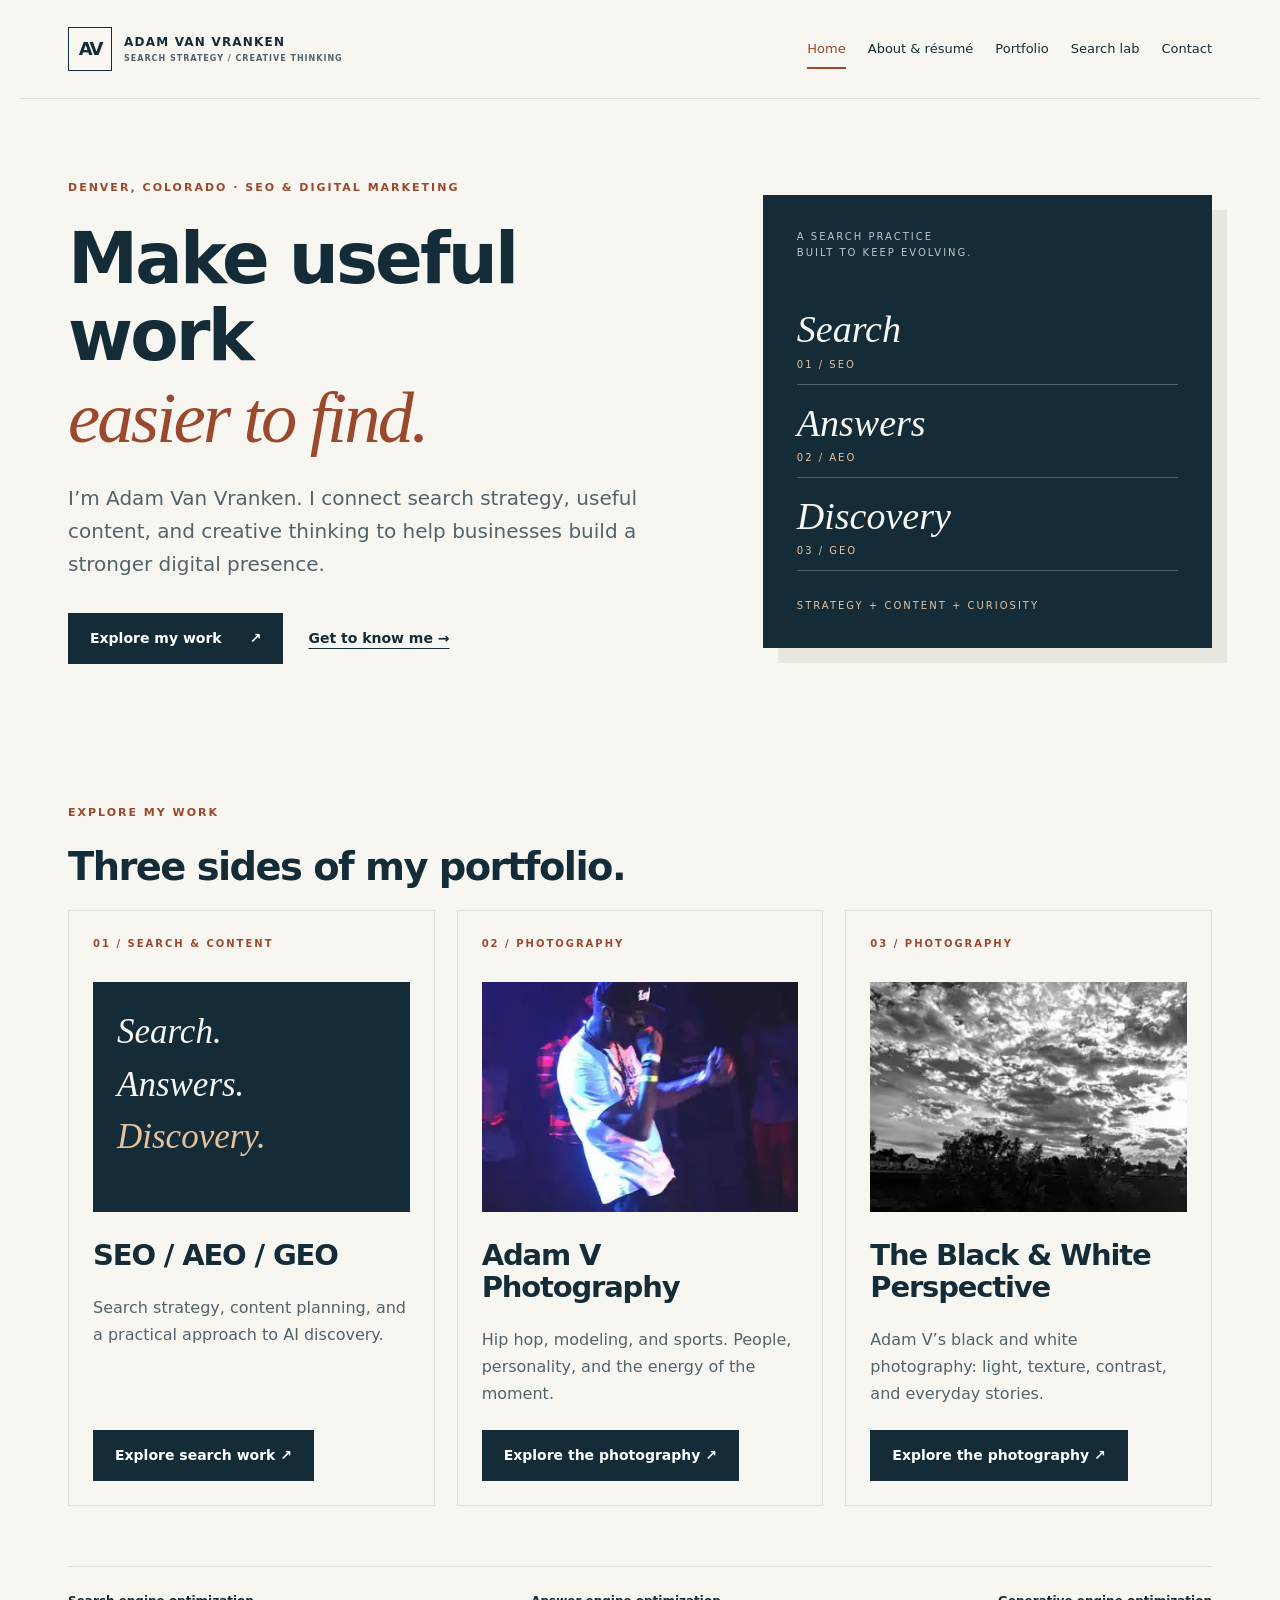
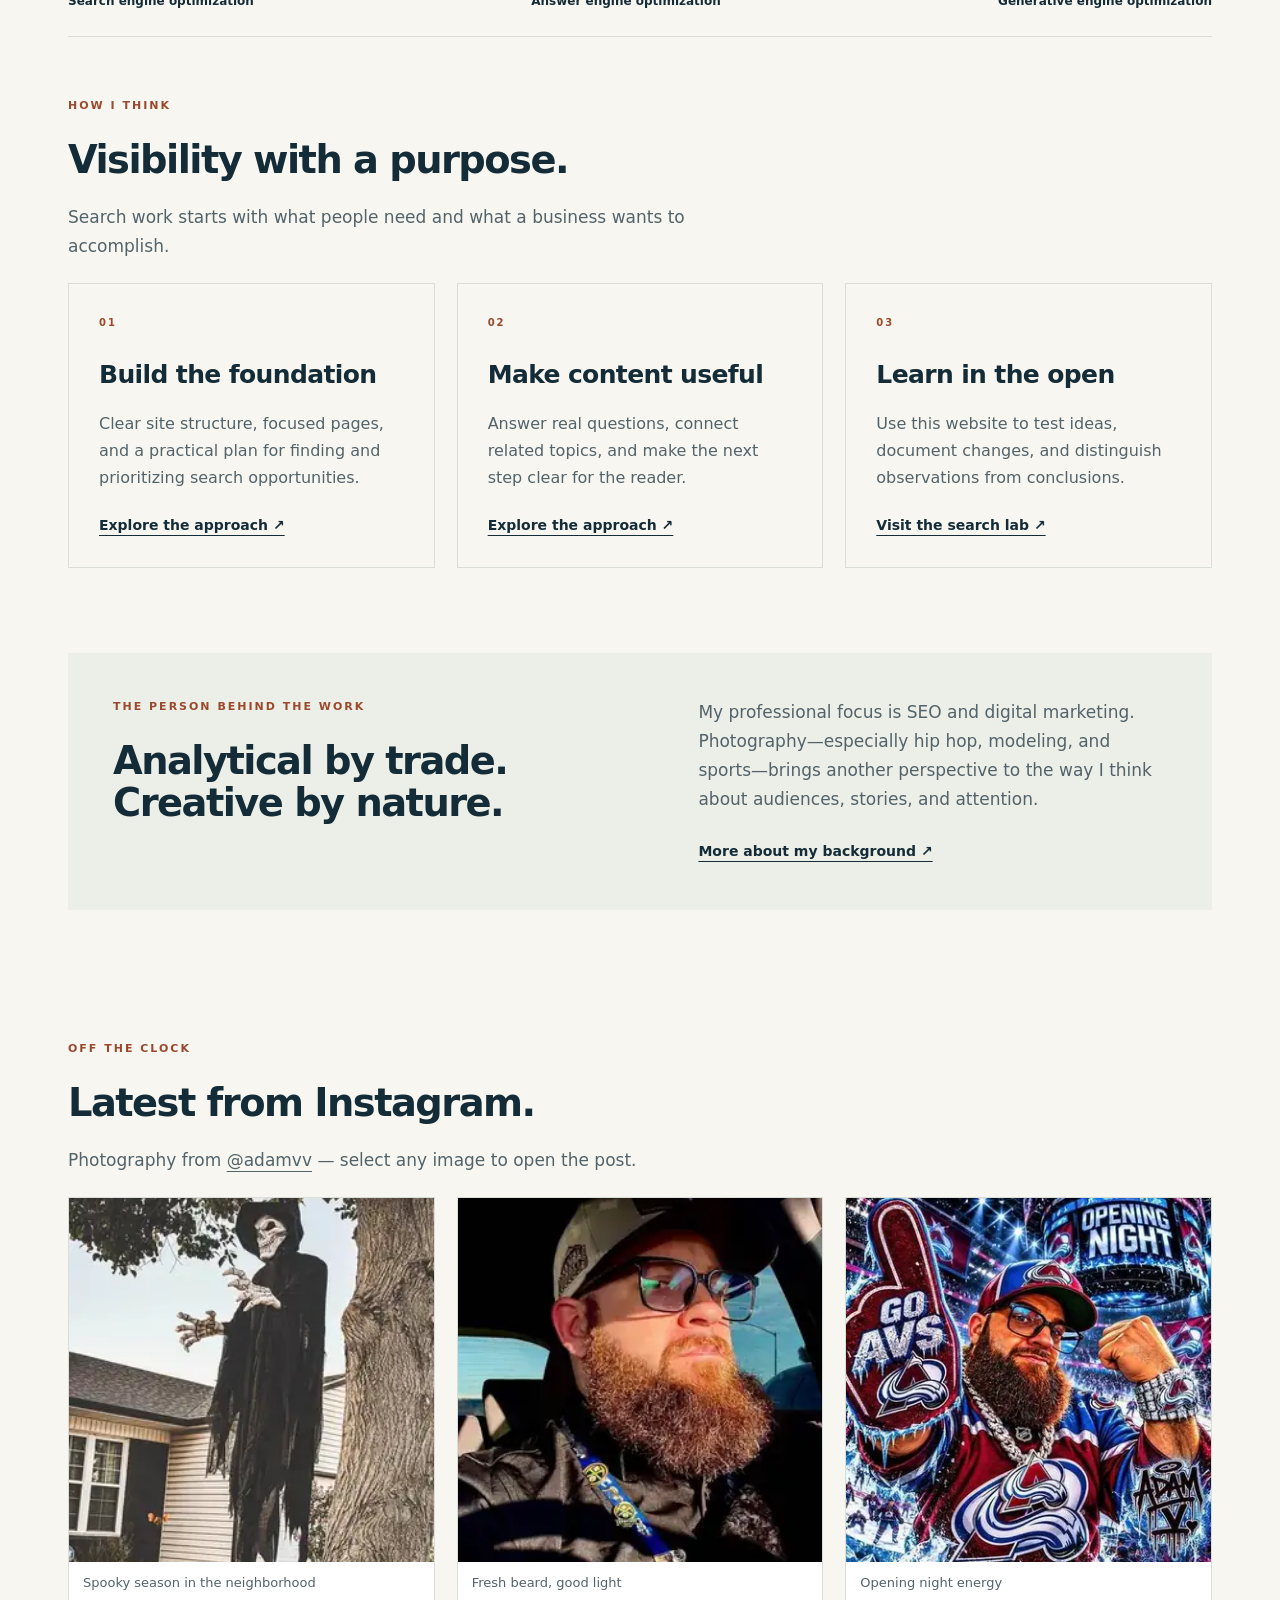
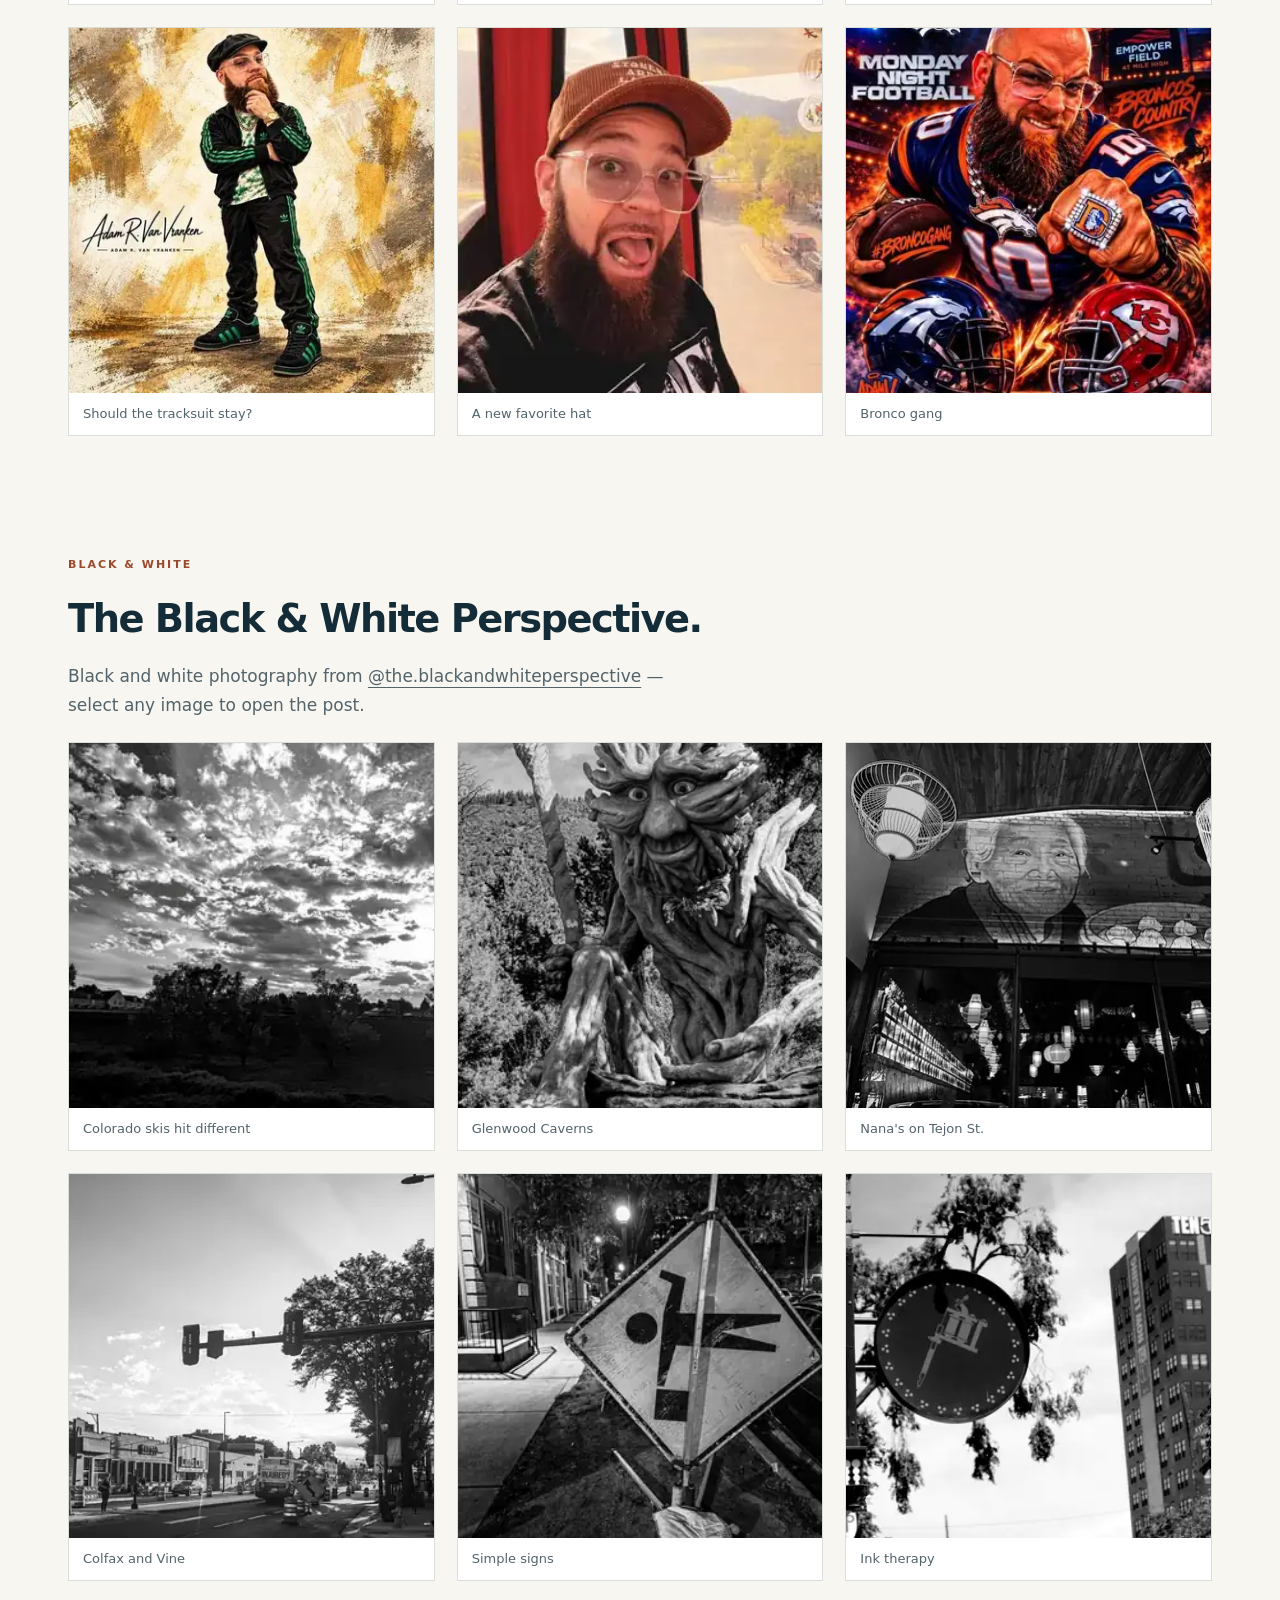
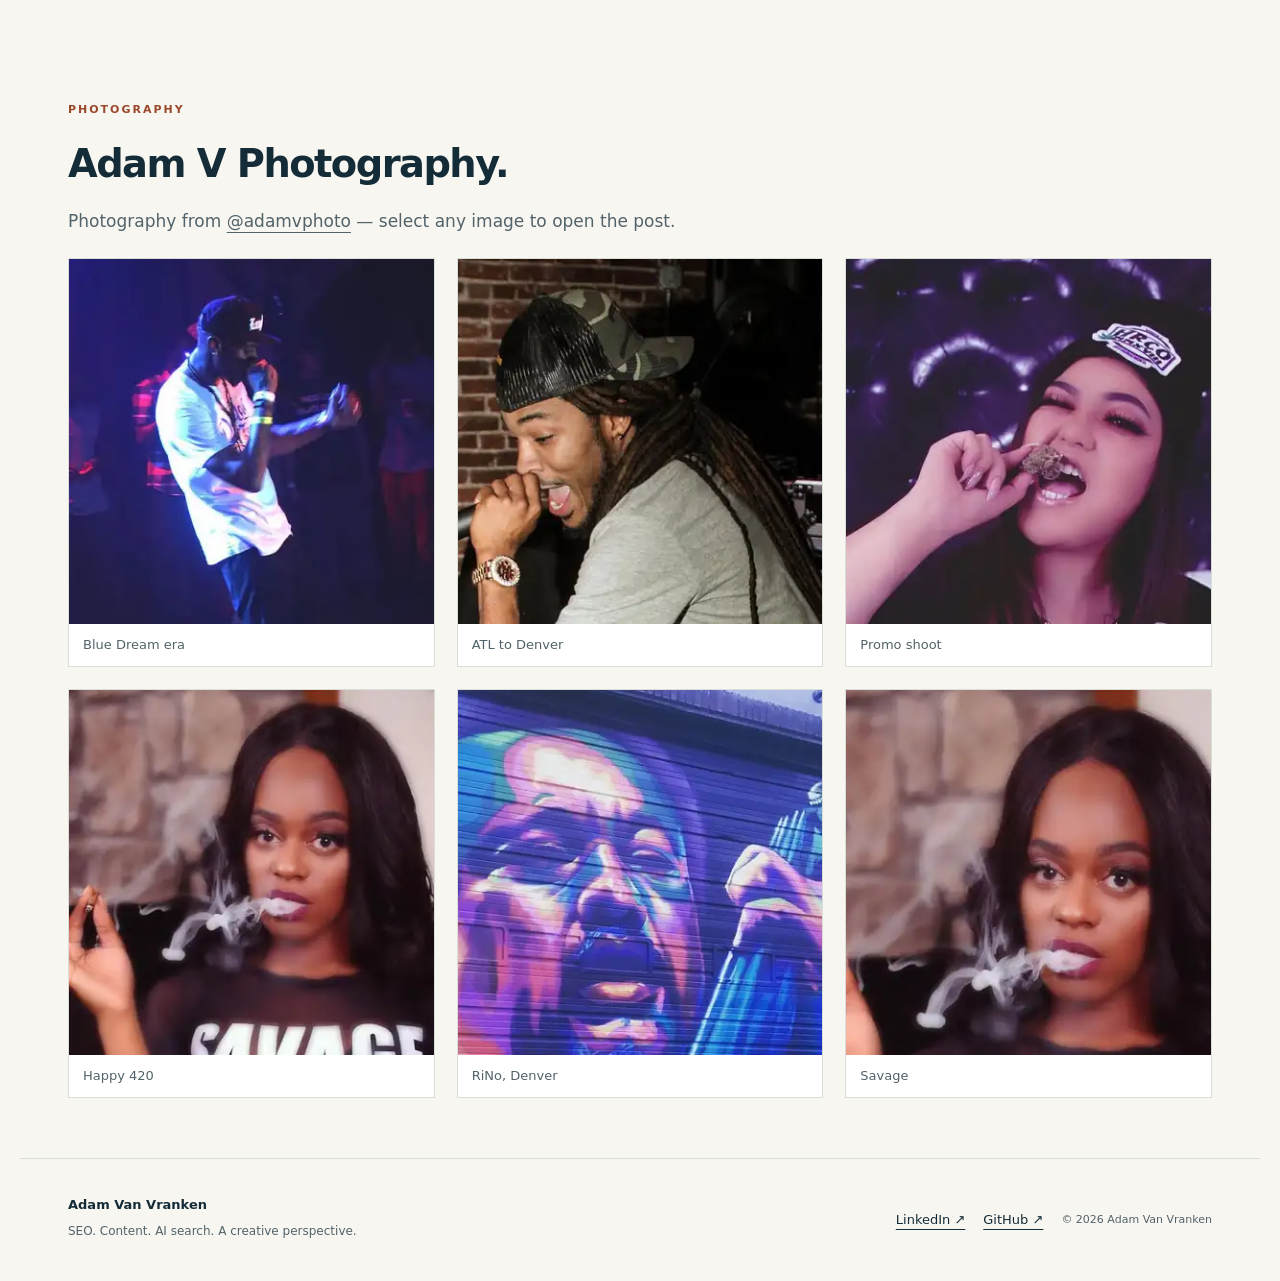
==== index.html @ 3eb28151 "Organize portfolio into search and two photography collections; fix gallery loading" ====
<!doctype html>
<html lang="en"><head><meta charset="utf-8"><meta name="viewport" content="width=device-width,initial-scale=1"><title>SEO, Content & AI Search Portfolio | Adam Van Vranken</title><meta name="description" content="Meet Adam Van Vranken, a Denver-area SEO and digital marketing professional exploring content strategy, AEO, GEO, and creative storytelling."><link rel="canonical" href="https://adamvv303.github.io/"><meta property="og:title" content="SEO, Content & AI Search Portfolio | Adam Van Vranken"><meta property="og:description" content="Meet Adam Van Vranken, a Denver-area SEO and digital marketing professional exploring content strategy, AEO, GEO, and creative storytelling."><meta property="og:url" content="https://adamvv303.github.io/"><meta property="og:type" content="website"><meta name="theme-color" content="#142c37"><link rel="icon" href="/favicon.svg" type="image/svg+xml"><link rel="stylesheet" href="/assets/style.css"><script type="application/ld+json">{"@context":"https://schema.org","@type":"WebPage","name":"SEO, Content & AI Search Portfolio","url":"https://adamvv303.github.io/","description":"Meet Adam Van Vranken, a Denver-area SEO and digital marketing professional exploring content strategy, AEO, GEO, and creative storytelling.","mainEntity":{"@type":"Person","@id":"https://adamvv303.github.io/#adam","name":"Adam Van Vranken","jobTitle":"SEO & Digital Marketing Professional","url":"https://adamvv303.github.io","sameAs":["https://www.linkedin.com/in/internetmarketer/","https://github.com/AdamVV303"]}}</script></head>
<body><a class="skip" href="#main">Skip to content</a><header><a class="brand" href="/" aria-label="Adam Van Vranken home"><span class="mark">AV</span><span>ADAM VAN VRANKEN<small>SEARCH STRATEGY / CREATIVE THINKING</small></span></a><nav aria-label="Main navigation"><a href="/" aria-current="page">Home</a><a href="/about/" >About & résumé</a><a href="/portfolio/" >Portfolio</a><a href="/lab/" >Search lab</a><a href="/contact/" >Contact</a></nav></header><main id="main"><section class="hero"><div><p class="eyebrow">DENVER, COLORADO · SEO & DIGITAL MARKETING</p><h1>Make useful work<br><em>easier to find.</em></h1><p class="lede">I’m Adam Van Vranken. I connect search strategy, useful content, and creative thinking to help businesses build a stronger digital presence.</p><div class="actions"><a class="button" href="/portfolio/">Explore my work <span>↗</span></a><a class="secondary" href="/about/">Get to know me →</a></div></div><aside class="hero-art" aria-label="Areas of focus: Search, answers, and discovery"><div class="art-top">A SEARCH PRACTICE<br>BUILT TO KEEP EVOLVING.</div><div class="art-word">Search<span>01 / SEO</span></div><div class="art-word">Answers<span>02 / AEO</span></div><div class="art-word">Discovery<span>03 / GEO</span></div><div class="art-bottom">STRATEGY + CONTENT + CURIOSITY</div></aside></section><section aria-label="Explore three portfolios"><div class="section-heading"><p class="eyebrow">EXPLORE MY WORK</p><h2>Three sides of my portfolio.</h2></div><div class="grid portfolio-cards"><article class="card portfolio-card"><span class="number">01 / SEARCH & CONTENT</span><div class="search-cover" aria-hidden="true">Search.<br>Answers.<br><em>Discovery.</em></div><h2>SEO / AEO / GEO</h2><p>Search strategy, content planning, and a practical approach to AI discovery.</p><a class="button" href="/portfolio/seo-aeo-geo/">Explore search work ↗</a></article><article class="card portfolio-card"><span class="number">02 / PHOTOGRAPHY</span><div class="portfolio-cover" data-cover="IG_AVP_A"></div><h2>Adam V Photography</h2><p>Hip hop, modeling, and sports. People, personality, and the energy of the moment.</p><a class="button" href="/portfolio/adam-v-photography/">Explore the photography ↗</a></article><article class="card portfolio-card"><span class="number">03 / PHOTOGRAPHY</span><div class="portfolio-cover" data-cover="IG_BW_A"></div><h2>The Black &amp; White Perspective</h2><p>Adam V’s black and white photography: light, texture, contrast, and everyday stories.</p><a class="button" href="/portfolio/black-and-white/">Explore the photography ↗</a></article></div></section><div class="strip"><span>Search engine optimization</span><span>Answer engine optimization</span><span>Generative engine optimization</span></div><section><div class="section-heading"><p class="eyebrow">HOW I THINK</p><h2>Visibility with a purpose.</h2><p>Search work starts with what people need and what a business wants to accomplish.</p></div><div class="grid"><article class="card"><span class="number">01</span><h3>Build the foundation</h3><p>Clear site structure, focused pages, and a practical plan for finding and prioritizing search opportunities.</p><a class="textlink" href="/portfolio/">Explore the approach ↗</a></article><article class="card"><span class="number">02</span><h3>Make content useful</h3><p>Answer real questions, connect related topics, and make the next step clear for the reader.</p><a class="textlink" href="/portfolio/content-planning/">Explore the approach ↗</a></article><article class="card"><span class="number">03</span><h3>Learn in the open</h3><p>Use this website to test ideas, document changes, and distinguish observations from conclusions.</p><a class="textlink" href="/lab/">Visit the search lab ↗</a></article></div></section><section class="split callout"><div><p class="eyebrow">THE PERSON BEHIND THE WORK</p><h2>Analytical by trade.<br>Creative by nature.</h2></div><div><p>My professional focus is SEO and digital marketing. Photography—especially hip hop, modeling, and sports—brings another perspective to the way I think about audiences, stories, and attention.</p><a class="textlink" href="/about/">More about my background ↗</a></div></section><section id="instagram"><div class="section-heading"><p class="eyebrow">OFF THE CLOCK</p><h2>Latest from Instagram.</h2><p>Photography from <a href="https://www.instagram.com/adamvv/">@adamvv</a> — select any image to open the post.</p></div><div class="grid photogrid" id="igGrid"></div><script src="/assets/instagram/ig-photos-1.js"></script><script src="/assets/instagram/ig-photos-2.js"></script><script>document.addEventListener("DOMContentLoaded",function(){function buildGrid(id,vars){var g=document.getElementById(id);if(!g)return;var all=[];vars.forEach(function(v){all=all.concat(window[v]||[])});all.forEach(function(p){var f=document.createElement("figure");var a=document.createElement("a");a.href=p.u;a.target="_blank";a.rel="noopener";var im=document.createElement("img");im.decoding="async";im.loading="lazy";im.alt=p.a;im.src=p.s;a.appendChild(im);f.appendChild(a);var c=document.createElement("figcaption");c.textContent=p.t;f.appendChild(c);g.appendChild(f);});}buildGrid("igGrid",["IG_PHOTOS_A","IG_PHOTOS_B"]);buildGrid("bwGrid",["IG_BW_A","IG_BW_B"]);buildGrid("avpGrid",["IG_AVP_A","IG_AVP_B"]);});</script></section><section id="black-and-white"><div class="section-heading"><p class="eyebrow">BLACK &amp; WHITE</p><h2>The Black &amp; White Perspective.</h2><p>Black and white photography from <a href="https://www.instagram.com/the.blackandwhiteperspective/">@the.blackandwhiteperspective</a> — select any image to open the post.</p></div><div class="grid photogrid" id="bwGrid"></div><script src="/assets/instagram/bw-photos-1.js"></script><script src="/assets/instagram/bw-photos-2.js"></script></section><section id="adamvphoto"><div class="section-heading"><p class="eyebrow">PHOTOGRAPHY</p><h2>Adam V Photography.</h2><p>Photography from <a href="https://www.instagram.com/adamvphoto/">@adamvphoto</a> — select any image to open the post.</p></div><div class="grid photogrid" id="avpGrid"></div><script src="/assets/instagram/avp-photos-1.js"></script><script src="/assets/instagram/avp-photos-2.js"></script></section></main><footer><div><strong>Adam Van Vranken</strong><p>SEO. Content. AI search. A creative perspective.</p></div><div><a href="https://www.linkedin.com/in/internetmarketer/">LinkedIn ↗</a><a href="https://github.com/AdamVV303">GitHub ↗</a><span>© 2026 Adam Van Vranken</span></div></footer><script src="/assets/portfolio.js" defer></script></body></html>
---- assets/style.css ----
:root{--ink:#142c37;--paper:#f8f6f1;--muted:#52636a;--line:#d9ded9;--accent:#9b492c;--cream:#e7c29e}*{box-sizing:border-box}body{margin:0;background:var(--paper);color:var(--ink);font:17px/1.7 system-ui,-apple-system,BlinkMacSystemFont,"Segoe UI",sans-serif}a{color:inherit;text-underline-offset:5px}a:focus-visible{outline:3px solid var(--accent);outline-offset:5px}.skip{position:absolute;left:12px;top:-80px;background:white;padding:12px;z-index:10}.skip:focus{top:12px}header,main,footer{max-width:1240px;margin:auto;padding-left:48px;padding-right:48px}header{display:flex;align-items:center;justify-content:space-between;gap:24px;padding-top:27px;padding-bottom:27px;border-bottom:1px solid var(--line)}.brand{display:flex;align-items:center;gap:12px;text-decoration:none;font-size:12px;font-weight:800;letter-spacing:1.2px;white-space:nowrap}.brand small{display:block;font-size:8px;letter-spacing:1px;color:var(--muted)}.mark{display:grid;place-items:center;border:1px solid var(--ink);width:44px;height:44px;font-size:18px;letter-spacing:-2px}nav{display:flex;gap:22px;flex-wrap:wrap}nav a{text-decoration:none;font-size:13px;padding:7px 0}nav a:hover,nav a[aria-current]{color:var(--accent);box-shadow:0 2px var(--accent)}h1,h2,h3{line-height:1.1;letter-spacing:-.04em;margin:0 0 22px}h1{font-size:clamp(44px,5.5vw,72px);font-weight:650}h1 em{font:italic 1.03em Georgia,serif;color:var(--accent)}h2{font-size:clamp(30px,3vw,42px);font-weight:600}h3{font-size:25px;letter-spacing:-.025em}p{margin:0 0 22px;color:var(--muted)}.eyebrow{font-size:11px;font-weight:750;letter-spacing:2px;color:var(--accent);margin-bottom:23px}.lede{font-size:20px;line-height:1.65;max-width:660px}.hero{display:grid;grid-template-columns:1.4fr 1fr;align-items:center;gap:66px;padding:80px 0}.actions{display:flex;align-items:center;gap:25px;flex-wrap:wrap;margin-top:32px}.button{display:inline-flex;gap:28px;align-items:center;background:var(--ink);color:#fff;padding:14px 22px;text-decoration:none;font-size:14px;font-weight:650}.button:hover{background:var(--accent)}.secondary,.textlink{font-size:14px;font-weight:650}.hero-art{background:var(--ink);color:var(--paper);padding:34px;min-height:400px;box-shadow:15px 15px 0 #e8e6df}.art-top,.art-bottom{font-size:10px;letter-spacing:2px;line-height:1.6}.art-top{color:#bbc8c9;margin-bottom:30px}.art-word{font:italic 38px/1.4 Georgia,serif;padding:12px 0;border-bottom:1px solid #50616a}.art-word span{display:block;font:10px/1.5 system-ui,sans-serif;letter-spacing:2px;color:var(--cream)}.art-bottom{margin-top:27px;color:var(--cream)}.strip{display:flex;justify-content:space-between;gap:20px;padding:24px 0;border-top:1px solid var(--line);border-bottom:1px solid var(--line);font-size:12px;font-weight:650}section{padding:60px 0}.section-heading{max-width:650px}.grid{display:grid;grid-template-columns:repeat(3,1fr);gap:22px}.grid.two{grid-template-columns:repeat(2,1fr)}.card{border:1px solid var(--line);padding:30px;display:flex;flex-direction:column;align-items:flex-start}.card p{font-size:16px}.card .textlink,.card .button{margin-top:auto}.number{font-size:10px;letter-spacing:2px;color:var(--accent);margin-bottom:30px;font-weight:700}.split{display:grid;grid-template-columns:1.1fr 1fr;gap:70px}.callout{background:#eceee8;padding:45px;margin:25px 0 70px}.callout p:last-child{margin:0}.intro{padding:70px 0 35px;max-width:850px}.intro+section{padding-top:25px}.panel{background:var(--ink);color:var(--paper);padding:35px}.panel p,.panel .eyebrow{color:#cdd5d3}.panel h3{font-size:30px}dl{margin:0}dt{color:var(--cream);font-size:12px;letter-spacing:1px;margin-top:20px}dd{margin:3px 0 0}.reading{max-width:760px;padding-bottom:80px}.reading h2{font-size:30px;margin-top:40px}.reading li{padding:8px 0;color:var(--muted)}.note{font-size:14px;border-left:3px solid var(--accent);padding:10px 20px;background:#eeeae2}footer{display:flex;justify-content:space-between;gap:30px;padding-top:35px;padding-bottom:35px;border-top:1px solid var(--line);font-size:13px}footer p{font-size:12px;margin:5px 0}footer>div:last-child{display:flex;gap:18px;flex-wrap:wrap;align-items:center}footer span{color:var(--muted);font-size:11px}@media(max-width:1000px){header{align-items:flex-start;flex-direction:column}.hero{gap:35px}.hero-art{padding:25px}.grid{gap:14px}.card{padding:24px}.split{gap:35px}}@media(max-width:700px){header,main,footer{padding-left:22px;padding-right:22px}nav{gap:17px}nav a{font-size:12px}.hero{grid-template-columns:1fr;padding:48px 0;gap:35px}.hero-art{min-height:0;box-shadow:8px 8px 0 #e8e6df}.art-word{font-size:30px;display:flex;justify-content:space-between;align-items:center}.art-top{margin-bottom:12px}.strip{flex-direction:column;gap:8px}.grid,.grid.two,.split{grid-template-columns:1fr}section{padding:38px 0}.callout{padding:28px;margin-bottom:40px}.intro{padding-top:45px}.lede{font-size:18px}footer{flex-direction:column}.card{padding:26px}}@media print{header,footer,.actions{display:none}body{background:white;color:black}.panel{background:white;color:black}a{color:black}}
.photogrid figure{margin:0;border:1px solid var(--line);background:#fff}
.photogrid a{display:block;overflow:hidden}
.photogrid img{display:block;width:100%;aspect-ratio:1;object-fit:cover;transition:transform .25s ease}
.photogrid a:hover img{transform:scale(1.04)}
.photogrid figcaption{padding:10px 14px;font-size:13px;color:var(--muted)}

.portfolio-nav{padding:24px 0;border-bottom:1px solid var(--line)}.portfolio-cards h2{font-size:29px}.portfolio-card{padding:24px}.portfolio-cover,.search-cover{width:100%;height:230px;margin-bottom:28px;overflow:hidden;background:var(--ink)}.portfolio-cover img{width:100%;height:100%;object-fit:cover}.search-cover{padding:24px;color:var(--paper);font:italic 35px/1.5 Georgia,serif}.search-cover em{color:var(--cream)}.portfolio-card .button{gap:8px}@media(prefers-reduced-motion:reduce){.photogrid img{transition:none}}
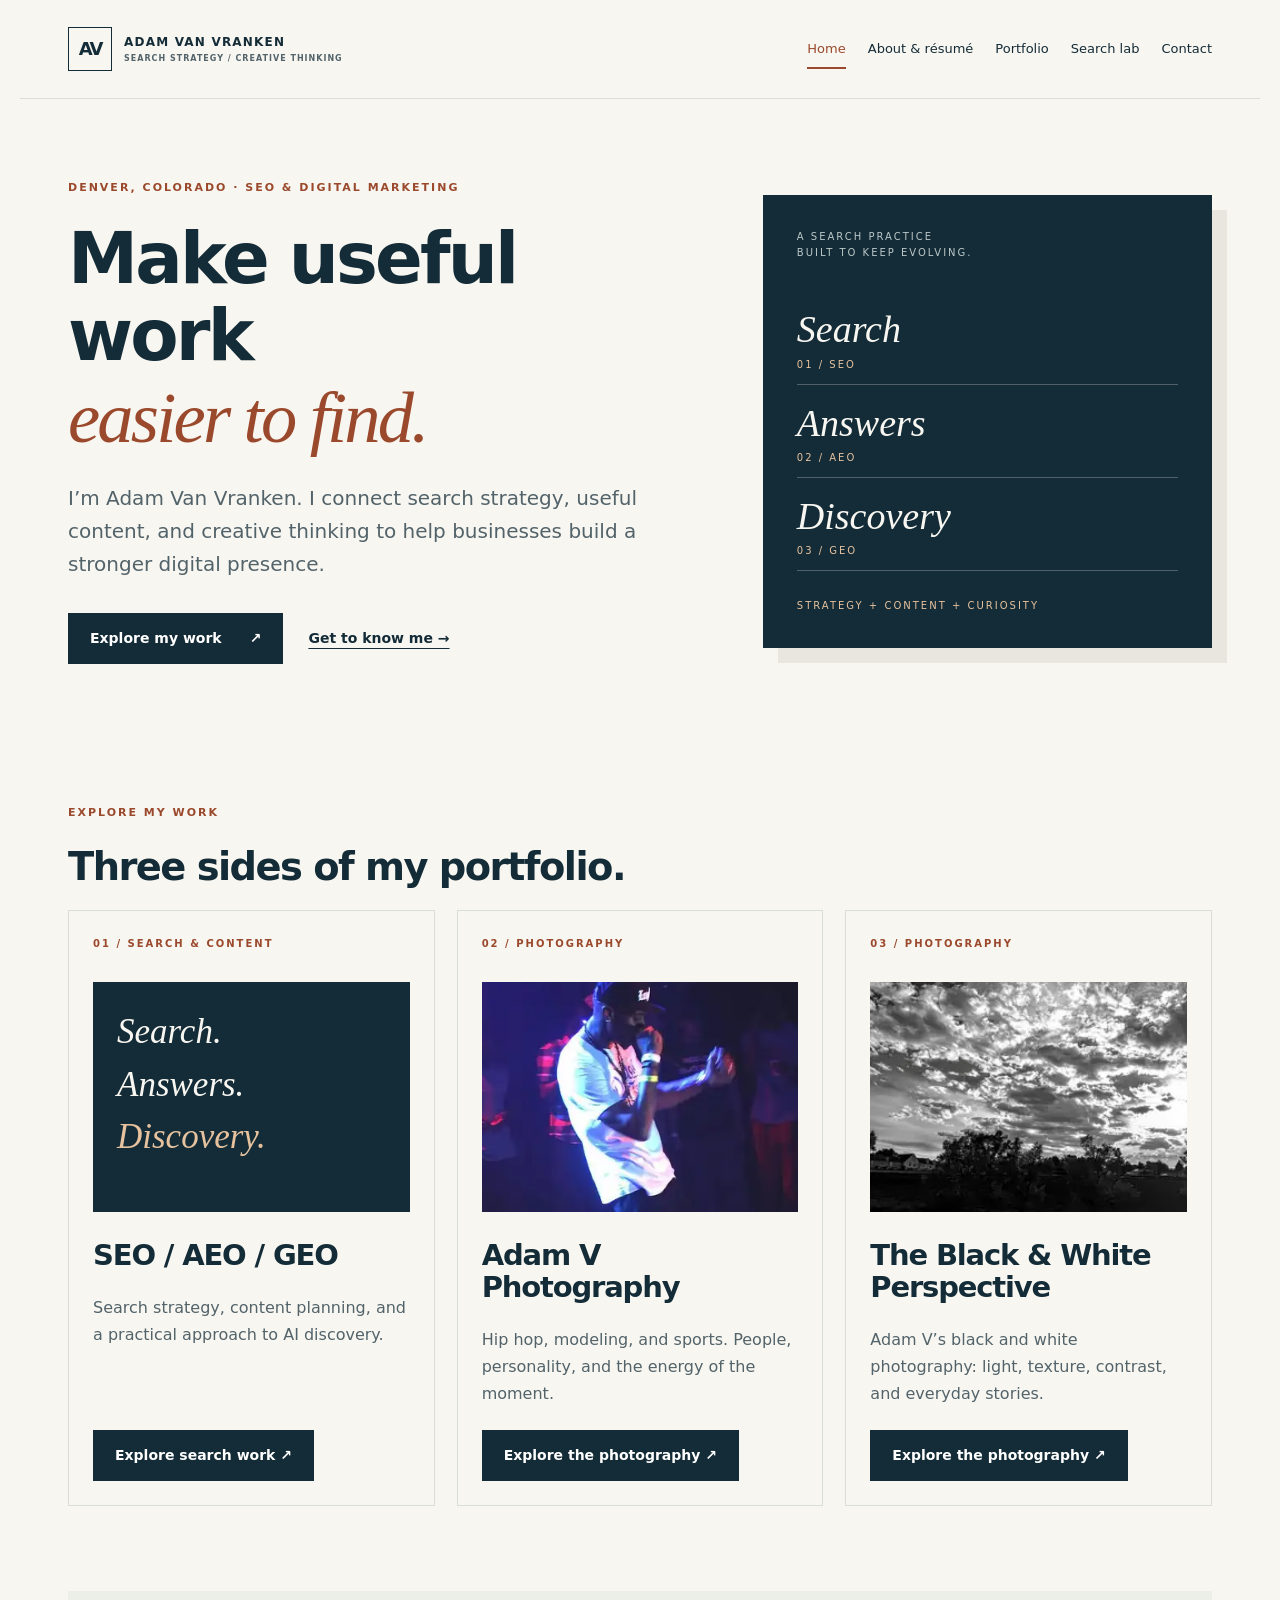
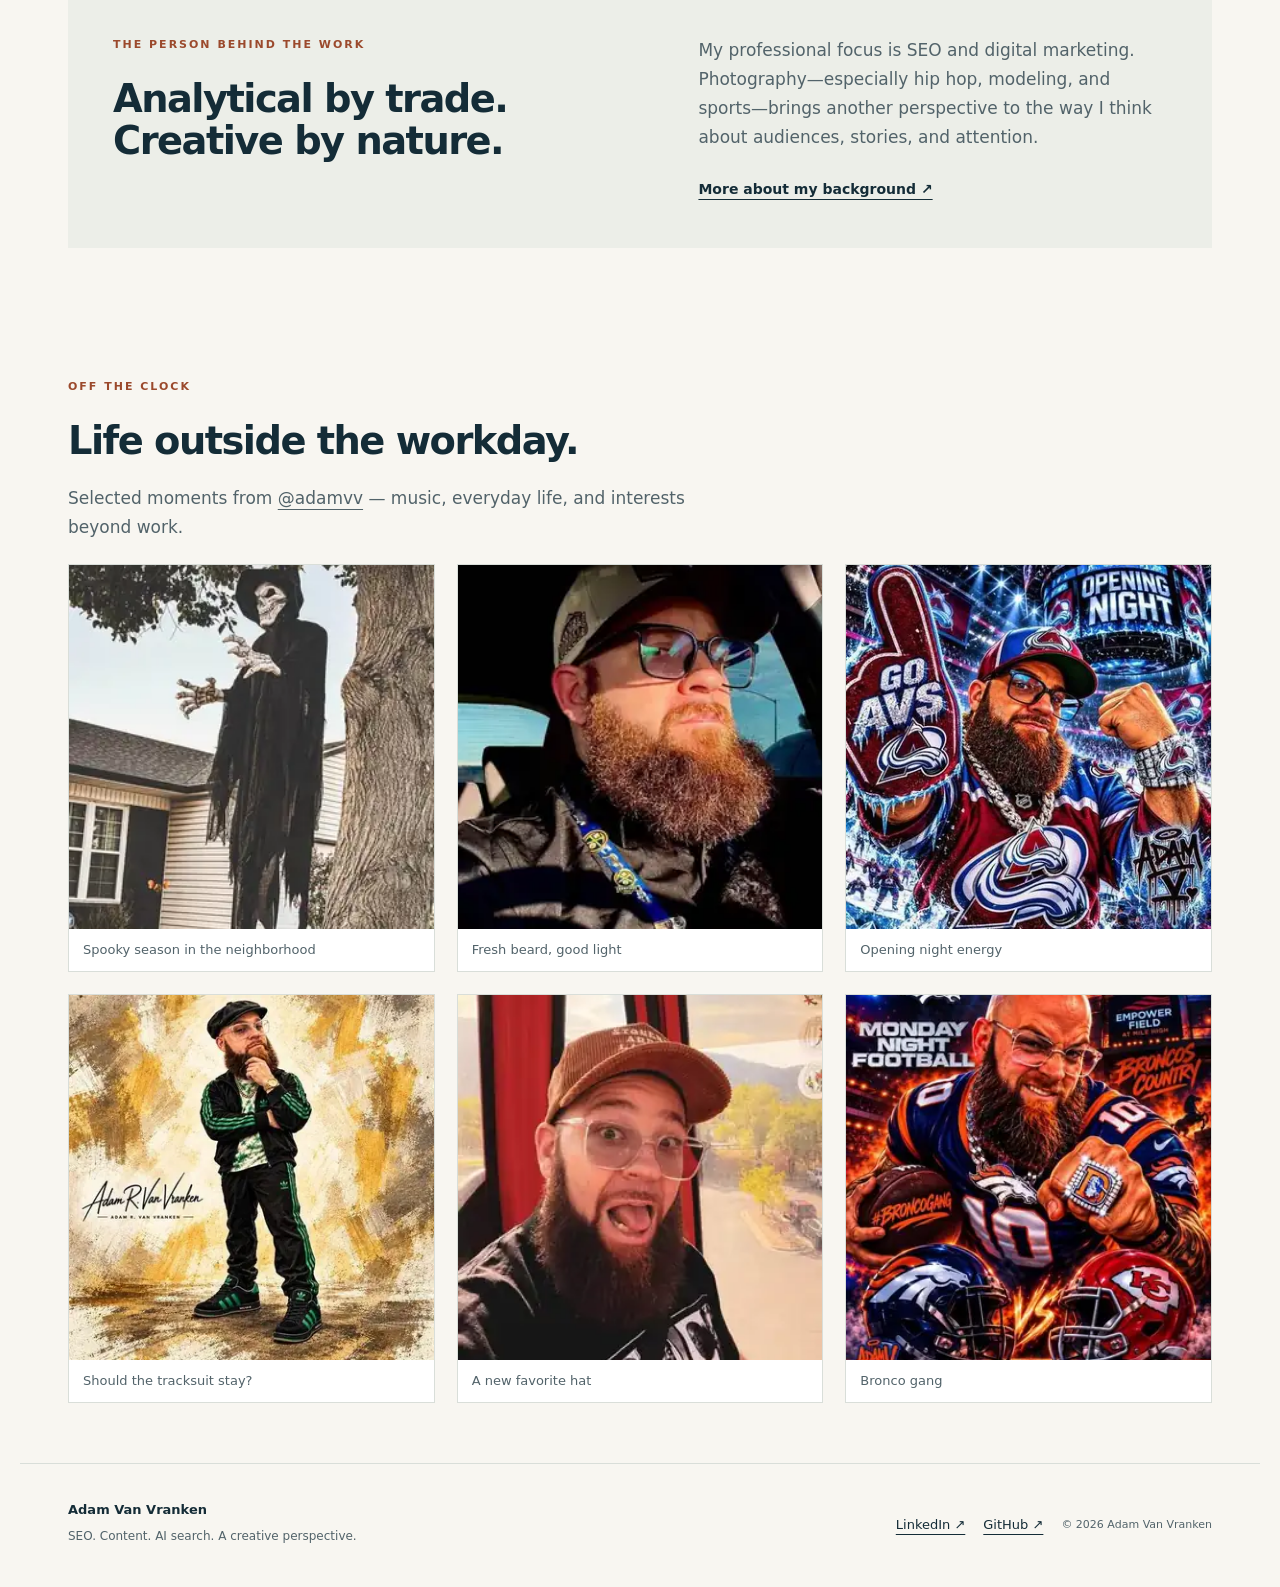
==== commit 5b360694: "Simplify homepage to one entry per portfolio and remove duplicate galleries" ====
--- a/index.html
+++ b/index.html
@@ -1,3 +1,3 @@
 <!doctype html>
 <html lang="en"><head><meta charset="utf-8"><meta name="viewport" content="width=device-width,initial-scale=1"><title>SEO, Content & AI Search Portfolio | Adam Van Vranken</title><meta name="description" content="Meet Adam Van Vranken, a Denver-area SEO and digital marketing professional exploring content strategy, AEO, GEO, and creative storytelling."><link rel="canonical" href="https://adamvv303.github.io/"><meta property="og:title" content="SEO, Content & AI Search Portfolio | Adam Van Vranken"><meta property="og:description" content="Meet Adam Van Vranken, a Denver-area SEO and digital marketing professional exploring content strategy, AEO, GEO, and creative storytelling."><meta property="og:url" content="https://adamvv303.github.io/"><meta property="og:type" content="website"><meta name="theme-color" content="#142c37"><link rel="icon" href="/favicon.svg" type="image/svg+xml"><link rel="stylesheet" href="/assets/style.css"><script type="application/ld+json">{"@context":"https://schema.org","@type":"WebPage","name":"SEO, Content & AI Search Portfolio","url":"https://adamvv303.github.io/","description":"Meet Adam Van Vranken, a Denver-area SEO and digital marketing professional exploring content strategy, AEO, GEO, and creative storytelling.","mainEntity":{"@type":"Person","@id":"https://adamvv303.github.io/#adam","name":"Adam Van Vranken","jobTitle":"SEO & Digital Marketing Professional","url":"https://adamvv303.github.io","sameAs":["https://www.linkedin.com/in/internetmarketer/","https://github.com/AdamVV303"]}}</script></head>
-<body><a class="skip" href="#main">Skip to content</a><header><a class="brand" href="/" aria-label="Adam Van Vranken home"><span class="mark">AV</span><span>ADAM VAN VRANKEN<small>SEARCH STRATEGY / CREATIVE THINKING</small></span></a><nav aria-label="Main navigation"><a href="/" aria-current="page">Home</a><a href="/about/" >About & résumé</a><a href="/portfolio/" >Portfolio</a><a href="/lab/" >Search lab</a><a href="/contact/" >Contact</a></nav></header><main id="main"><section class="hero"><div><p class="eyebrow">DENVER, COLORADO · SEO & DIGITAL MARKETING</p><h1>Make useful work<br><em>easier to find.</em></h1><p class="lede">I’m Adam Van Vranken. I connect search strategy, useful content, and creative thinking to help businesses build a stronger digital presence.</p><div class="actions"><a class="button" href="/portfolio/">Explore my work <span>↗</span></a><a class="secondary" href="/about/">Get to know me →</a></div></div><aside class="hero-art" aria-label="Areas of focus: Search, answers, and discovery"><div class="art-top">A SEARCH PRACTICE<br>BUILT TO KEEP EVOLVING.</div><div class="art-word">Search<span>01 / SEO</span></div><div class="art-word">Answers<span>02 / AEO</span></div><div class="art-word">Discovery<span>03 / GEO</span></div><div class="art-bottom">STRATEGY + CONTENT + CURIOSITY</div></aside></section><section aria-label="Explore three portfolios"><div class="section-heading"><p class="eyebrow">EXPLORE MY WORK</p><h2>Three sides of my portfolio.</h2></div><div class="grid portfolio-cards"><article class="card portfolio-card"><span class="number">01 / SEARCH & CONTENT</span><div class="search-cover" aria-hidden="true">Search.<br>Answers.<br><em>Discovery.</em></div><h2>SEO / AEO / GEO</h2><p>Search strategy, content planning, and a practical approach to AI discovery.</p><a class="button" href="/portfolio/seo-aeo-geo/">Explore search work ↗</a></article><article class="card portfolio-card"><span class="number">02 / PHOTOGRAPHY</span><div class="portfolio-cover" data-cover="IG_AVP_A"></div><h2>Adam V Photography</h2><p>Hip hop, modeling, and sports. People, personality, and the energy of the moment.</p><a class="button" href="/portfolio/adam-v-photography/">Explore the photography ↗</a></article><article class="card portfolio-card"><span class="number">03 / PHOTOGRAPHY</span><div class="portfolio-cover" data-cover="IG_BW_A"></div><h2>The Black &amp; White Perspective</h2><p>Adam V’s black and white photography: light, texture, contrast, and everyday stories.</p><a class="button" href="/portfolio/black-and-white/">Explore the photography ↗</a></article></div></section><div class="strip"><span>Search engine optimization</span><span>Answer engine optimization</span><span>Generative engine optimization</span></div><section><div class="section-heading"><p class="eyebrow">HOW I THINK</p><h2>Visibility with a purpose.</h2><p>Search work starts with what people need and what a business wants to accomplish.</p></div><div class="grid"><article class="card"><span class="number">01</span><h3>Build the foundation</h3><p>Clear site structure, focused pages, and a practical plan for finding and prioritizing search opportunities.</p><a class="textlink" href="/portfolio/">Explore the approach ↗</a></article><article class="card"><span class="number">02</span><h3>Make content useful</h3><p>Answer real questions, connect related topics, and make the next step clear for the reader.</p><a class="textlink" href="/portfolio/content-planning/">Explore the approach ↗</a></article><article class="card"><span class="number">03</span><h3>Learn in the open</h3><p>Use this website to test ideas, document changes, and distinguish observations from conclusions.</p><a class="textlink" href="/lab/">Visit the search lab ↗</a></article></div></section><section class="split callout"><div><p class="eyebrow">THE PERSON BEHIND THE WORK</p><h2>Analytical by trade.<br>Creative by nature.</h2></div><div><p>My professional focus is SEO and digital marketing. Photography—especially hip hop, modeling, and sports—brings another perspective to the way I think about audiences, stories, and attention.</p><a class="textlink" href="/about/">More about my background ↗</a></div></section><section id="instagram"><div class="section-heading"><p class="eyebrow">OFF THE CLOCK</p><h2>Latest from Instagram.</h2><p>Photography from <a href="https://www.instagram.com/adamvv/">@adamvv</a> — select any image to open the post.</p></div><div class="grid photogrid" id="igGrid"></div><script src="/assets/instagram/ig-photos-1.js"></script><script src="/assets/instagram/ig-photos-2.js"></script><script>document.addEventListener("DOMContentLoaded",function(){function buildGrid(id,vars){var g=document.getElementById(id);if(!g)return;var all=[];vars.forEach(function(v){all=all.concat(window[v]||[])});all.forEach(function(p){var f=document.createElement("figure");var a=document.createElement("a");a.href=p.u;a.target="_blank";a.rel="noopener";var im=document.createElement("img");im.decoding="async";im.loading="lazy";im.alt=p.a;im.src=p.s;a.appendChild(im);f.appendChild(a);var c=document.createElement("figcaption");c.textContent=p.t;f.appendChild(c);g.appendChild(f);});}buildGrid("igGrid",["IG_PHOTOS_A","IG_PHOTOS_B"]);buildGrid("bwGrid",["IG_BW_A","IG_BW_B"]);buildGrid("avpGrid",["IG_AVP_A","IG_AVP_B"]);});</script></section><section id="black-and-white"><div class="section-heading"><p class="eyebrow">BLACK &amp; WHITE</p><h2>The Black &amp; White Perspective.</h2><p>Black and white photography from <a href="https://www.instagram.com/the.blackandwhiteperspective/">@the.blackandwhiteperspective</a> — select any image to open the post.</p></div><div class="grid photogrid" id="bwGrid"></div><script src="/assets/instagram/bw-photos-1.js"></script><script src="/assets/instagram/bw-photos-2.js"></script></section><section id="adamvphoto"><div class="section-heading"><p class="eyebrow">PHOTOGRAPHY</p><h2>Adam V Photography.</h2><p>Photography from <a href="https://www.instagram.com/adamvphoto/">@adamvphoto</a> — select any image to open the post.</p></div><div class="grid photogrid" id="avpGrid"></div><script src="/assets/instagram/avp-photos-1.js"></script><script src="/assets/instagram/avp-photos-2.js"></script></section></main><footer><div><strong>Adam Van Vranken</strong><p>SEO. Content. AI search. A creative perspective.</p></div><div><a href="https://www.linkedin.com/in/internetmarketer/">LinkedIn ↗</a><a href="https://github.com/AdamVV303">GitHub ↗</a><span>© 2026 Adam Van Vranken</span></div></footer><script src="/assets/portfolio.js" defer></script></body></html>+<body><a class="skip" href="#main">Skip to content</a><header><a class="brand" href="/" aria-label="Adam Van Vranken home"><span class="mark">AV</span><span>ADAM VAN VRANKEN<small>SEARCH STRATEGY / CREATIVE THINKING</small></span></a><nav aria-label="Main navigation"><a href="/" aria-current="page">Home</a><a href="/about/" >About & résumé</a><a href="/portfolio/" >Portfolio</a><a href="/lab/" >Search lab</a><a href="/contact/" >Contact</a></nav></header><main id="main"><section class="hero"><div><p class="eyebrow">DENVER, COLORADO · SEO & DIGITAL MARKETING</p><h1>Make useful work<br><em>easier to find.</em></h1><p class="lede">I’m Adam Van Vranken. I connect search strategy, useful content, and creative thinking to help businesses build a stronger digital presence.</p><div class="actions"><a class="button" href="#portfolios">Explore my work <span>↗</span></a><a class="secondary" href="/about/">Get to know me →</a></div></div><aside class="hero-art" aria-label="Areas of focus: Search, answers, and discovery"><div class="art-top">A SEARCH PRACTICE<br>BUILT TO KEEP EVOLVING.</div><div class="art-word">Search<span>01 / SEO</span></div><div class="art-word">Answers<span>02 / AEO</span></div><div class="art-word">Discovery<span>03 / GEO</span></div><div class="art-bottom">STRATEGY + CONTENT + CURIOSITY</div></aside></section><section id="portfolios" aria-label="Explore three portfolios"><div class="section-heading"><p class="eyebrow">EXPLORE MY WORK</p><h2>Three sides of my portfolio.</h2></div><div class="grid portfolio-cards"><article class="card portfolio-card"><span class="number">01 / SEARCH & CONTENT</span><div class="search-cover" aria-hidden="true">Search.<br>Answers.<br><em>Discovery.</em></div><h2>SEO / AEO / GEO</h2><p>Search strategy, content planning, and a practical approach to AI discovery.</p><a class="button" href="/portfolio/seo-aeo-geo/">Explore search work ↗</a></article><article class="card portfolio-card"><span class="number">02 / PHOTOGRAPHY</span><div class="portfolio-cover" data-cover="IG_AVP_A"></div><h2>Adam V Photography</h2><p>Hip hop, modeling, and sports. People, personality, and the energy of the moment.</p><a class="button" href="/portfolio/adam-v-photography/">Explore the photography ↗</a></article><article class="card portfolio-card"><span class="number">03 / PHOTOGRAPHY</span><div class="portfolio-cover" data-cover="IG_BW_A"></div><h2>The Black &amp; White Perspective</h2><p>Adam V’s black and white photography: light, texture, contrast, and everyday stories.</p><a class="button" href="/portfolio/black-and-white/">Explore the photography ↗</a></article></div></section><section class="split callout"><div><p class="eyebrow">THE PERSON BEHIND THE WORK</p><h2>Analytical by trade.<br>Creative by nature.</h2></div><div><p>My professional focus is SEO and digital marketing. Photography—especially hip hop, modeling, and sports—brings another perspective to the way I think about audiences, stories, and attention.</p><a class="textlink" href="/about/">More about my background ↗</a></div></section><section id="instagram"><div class="section-heading"><p class="eyebrow">OFF THE CLOCK</p><h2>Life outside the workday.</h2><p>Selected moments from <a href="https://www.instagram.com/adamvv/">@adamvv</a> — music, everyday life, and interests beyond work.</p></div><div class="grid photogrid" id="igGrid"></div><script src="/assets/instagram/ig-photos-1.js"></script><script src="/assets/instagram/ig-photos-2.js"></script><script>document.addEventListener("DOMContentLoaded",function(){function buildGrid(id,vars){var g=document.getElementById(id);if(!g)return;var all=[];vars.forEach(function(v){all=all.concat(window[v]||[])});all.forEach(function(p){var f=document.createElement("figure");var a=document.createElement("a");a.href=p.u;a.target="_blank";a.rel="noopener";var im=document.createElement("img");im.decoding="async";im.loading="lazy";im.alt=p.a;im.src=p.s;a.appendChild(im);f.appendChild(a);var c=document.createElement("figcaption");c.textContent=p.t;f.appendChild(c);g.appendChild(f);});}buildGrid("igGrid",["IG_PHOTOS_A","IG_PHOTOS_B"]);});</script></section></main><footer><div><strong>Adam Van Vranken</strong><p>SEO. Content. AI search. A creative perspective.</p></div><div><a href="https://www.linkedin.com/in/internetmarketer/">LinkedIn ↗</a><a href="https://github.com/AdamVV303">GitHub ↗</a><span>© 2026 Adam Van Vranken</span></div></footer><script src="/assets/instagram/avp-photos-1.js"></script><script src="/assets/instagram/bw-photos-1.js"></script><script src="/assets/portfolio.js" defer></script></body></html>
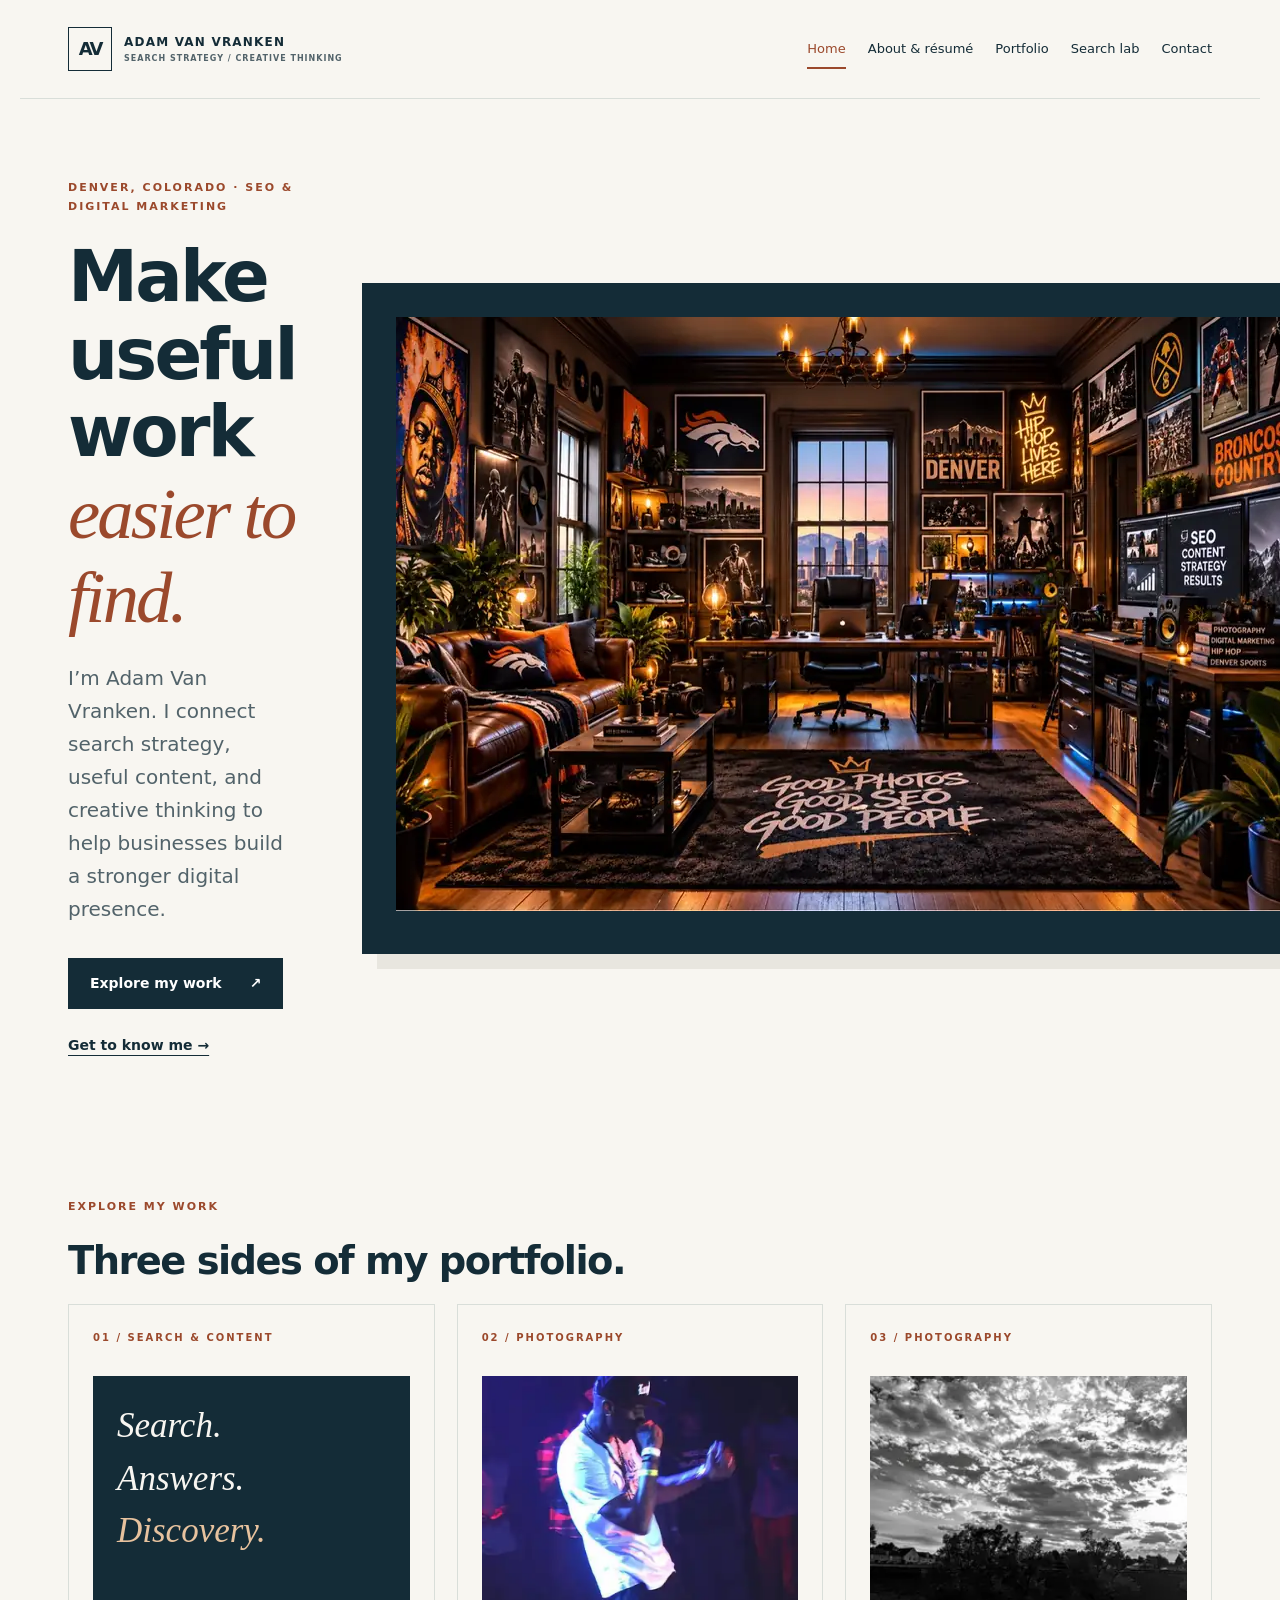
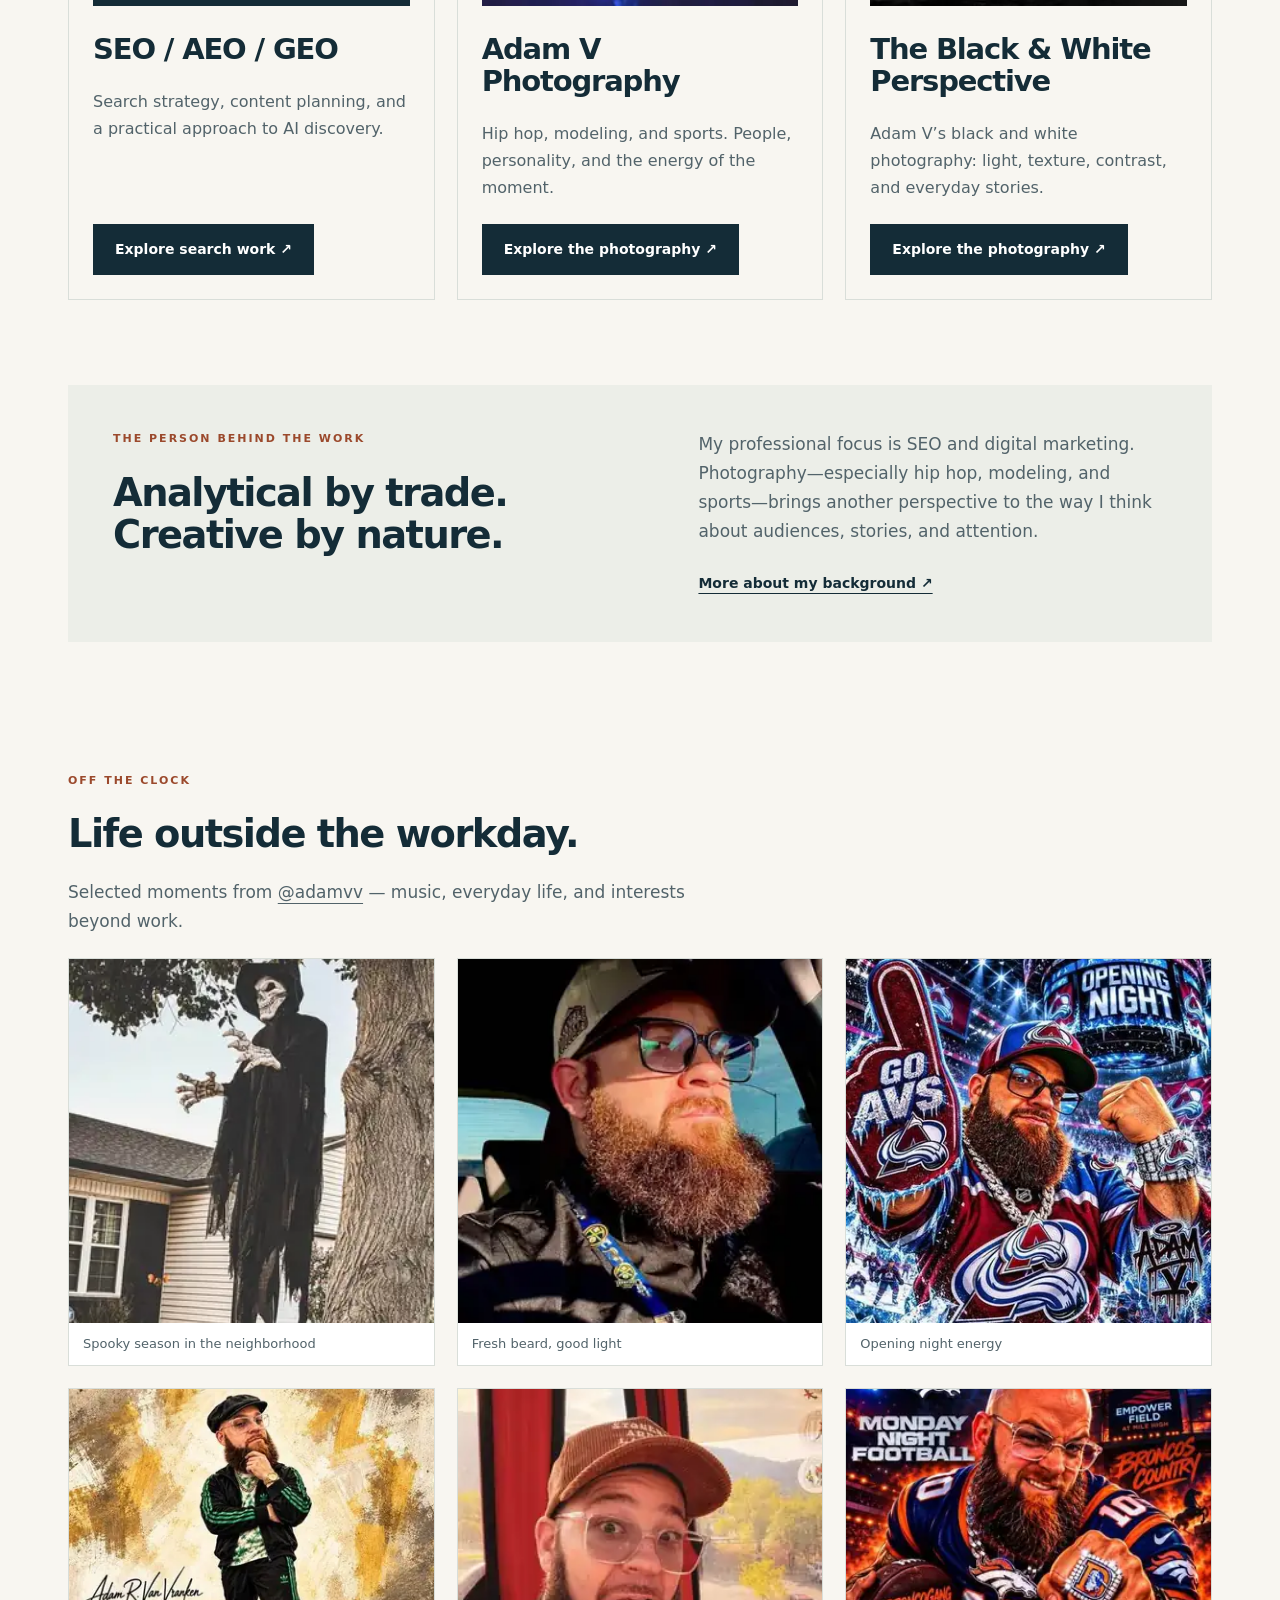
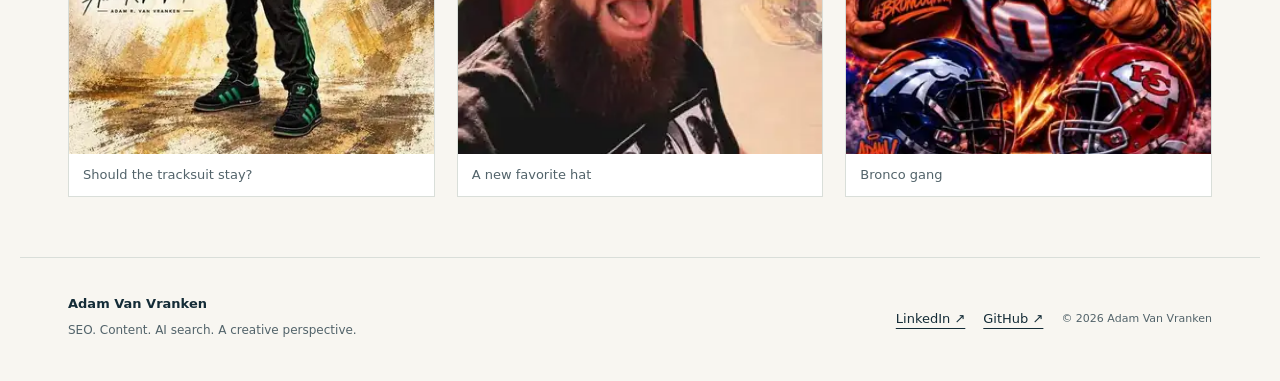
==== commit adbbd357: "Use studio photo as homepage hero image" ====
--- a/index.html
+++ b/index.html
@@ -1,3 +1,3 @@
 <!doctype html>
 <html lang="en"><head><meta charset="utf-8"><meta name="viewport" content="width=device-width,initial-scale=1"><title>SEO, Content & AI Search Portfolio | Adam Van Vranken</title><meta name="description" content="Meet Adam Van Vranken, a Denver-area SEO and digital marketing professional exploring content strategy, AEO, GEO, and creative storytelling."><link rel="canonical" href="https://adamvv303.github.io/"><meta property="og:title" content="SEO, Content & AI Search Portfolio | Adam Van Vranken"><meta property="og:description" content="Meet Adam Van Vranken, a Denver-area SEO and digital marketing professional exploring content strategy, AEO, GEO, and creative storytelling."><meta property="og:url" content="https://adamvv303.github.io/"><meta property="og:type" content="website"><meta name="theme-color" content="#142c37"><link rel="icon" href="/favicon.svg" type="image/svg+xml"><link rel="stylesheet" href="/assets/style.css"><script type="application/ld+json">{"@context":"https://schema.org","@type":"WebPage","name":"SEO, Content & AI Search Portfolio","url":"https://adamvv303.github.io/","description":"Meet Adam Van Vranken, a Denver-area SEO and digital marketing professional exploring content strategy, AEO, GEO, and creative storytelling.","mainEntity":{"@type":"Person","@id":"https://adamvv303.github.io/#adam","name":"Adam Van Vranken","jobTitle":"SEO & Digital Marketing Professional","url":"https://adamvv303.github.io","sameAs":["https://www.linkedin.com/in/internetmarketer/","https://github.com/AdamVV303"]}}</script></head>
-<body><a class="skip" href="#main">Skip to content</a><header><a class="brand" href="/" aria-label="Adam Van Vranken home"><span class="mark">AV</span><span>ADAM VAN VRANKEN<small>SEARCH STRATEGY / CREATIVE THINKING</small></span></a><nav aria-label="Main navigation"><a href="/" aria-current="page">Home</a><a href="/about/" >About & résumé</a><a href="/portfolio/" >Portfolio</a><a href="/lab/" >Search lab</a><a href="/contact/" >Contact</a></nav></header><main id="main"><section class="hero"><div><p class="eyebrow">DENVER, COLORADO · SEO & DIGITAL MARKETING</p><h1>Make useful work<br><em>easier to find.</em></h1><p class="lede">I’m Adam Van Vranken. I connect search strategy, useful content, and creative thinking to help businesses build a stronger digital presence.</p><div class="actions"><a class="button" href="#portfolios">Explore my work <span>↗</span></a><a class="secondary" href="/about/">Get to know me →</a></div></div><aside class="hero-art" aria-label="Areas of focus: Search, answers, and discovery"><div class="art-top">A SEARCH PRACTICE<br>BUILT TO KEEP EVOLVING.</div><div class="art-word">Search<span>01 / SEO</span></div><div class="art-word">Answers<span>02 / AEO</span></div><div class="art-word">Discovery<span>03 / GEO</span></div><div class="art-bottom">STRATEGY + CONTENT + CURIOSITY</div></aside></section><section id="portfolios" aria-label="Explore three portfolios"><div class="section-heading"><p class="eyebrow">EXPLORE MY WORK</p><h2>Three sides of my portfolio.</h2></div><div class="grid portfolio-cards"><article class="card portfolio-card"><span class="number">01 / SEARCH & CONTENT</span><div class="search-cover" aria-hidden="true">Search.<br>Answers.<br><em>Discovery.</em></div><h2>SEO / AEO / GEO</h2><p>Search strategy, content planning, and a practical approach to AI discovery.</p><a class="button" href="/portfolio/seo-aeo-geo/">Explore search work ↗</a></article><article class="card portfolio-card"><span class="number">02 / PHOTOGRAPHY</span><div class="portfolio-cover" data-cover="IG_AVP_A"></div><h2>Adam V Photography</h2><p>Hip hop, modeling, and sports. People, personality, and the energy of the moment.</p><a class="button" href="/portfolio/adam-v-photography/">Explore the photography ↗</a></article><article class="card portfolio-card"><span class="number">03 / PHOTOGRAPHY</span><div class="portfolio-cover" data-cover="IG_BW_A"></div><h2>The Black &amp; White Perspective</h2><p>Adam V’s black and white photography: light, texture, contrast, and everyday stories.</p><a class="button" href="/portfolio/black-and-white/">Explore the photography ↗</a></article></div></section><section class="split callout"><div><p class="eyebrow">THE PERSON BEHIND THE WORK</p><h2>Analytical by trade.<br>Creative by nature.</h2></div><div><p>My professional focus is SEO and digital marketing. Photography—especially hip hop, modeling, and sports—brings another perspective to the way I think about audiences, stories, and attention.</p><a class="textlink" href="/about/">More about my background ↗</a></div></section><section id="instagram"><div class="section-heading"><p class="eyebrow">OFF THE CLOCK</p><h2>Life outside the workday.</h2><p>Selected moments from <a href="https://www.instagram.com/adamvv/">@adamvv</a> — music, everyday life, and interests beyond work.</p></div><div class="grid photogrid" id="igGrid"></div><script src="/assets/instagram/ig-photos-1.js"></script><script src="/assets/instagram/ig-photos-2.js"></script><script>document.addEventListener("DOMContentLoaded",function(){function buildGrid(id,vars){var g=document.getElementById(id);if(!g)return;var all=[];vars.forEach(function(v){all=all.concat(window[v]||[])});all.forEach(function(p){var f=document.createElement("figure");var a=document.createElement("a");a.href=p.u;a.target="_blank";a.rel="noopener";var im=document.createElement("img");im.decoding="async";im.loading="lazy";im.alt=p.a;im.src=p.s;a.appendChild(im);f.appendChild(a);var c=document.createElement("figcaption");c.textContent=p.t;f.appendChild(c);g.appendChild(f);});}buildGrid("igGrid",["IG_PHOTOS_A","IG_PHOTOS_B"]);});</script></section></main><footer><div><strong>Adam Van Vranken</strong><p>SEO. Content. AI search. A creative perspective.</p></div><div><a href="https://www.linkedin.com/in/internetmarketer/">LinkedIn ↗</a><a href="https://github.com/AdamVV303">GitHub ↗</a><span>© 2026 Adam Van Vranken</span></div></footer><script src="/assets/instagram/avp-photos-1.js"></script><script src="/assets/instagram/bw-photos-1.js"></script><script src="/assets/portfolio.js" defer></script></body></html>+<body><a class="skip" href="#main">Skip to content</a><header><a class="brand" href="/" aria-label="Adam Van Vranken home"><span class="mark">AV</span><span>ADAM VAN VRANKEN<small>SEARCH STRATEGY / CREATIVE THINKING</small></span></a><nav aria-label="Main navigation"><a href="/" aria-current="page">Home</a><a href="/about/" >About & résumé</a><a href="/portfolio/" >Portfolio</a><a href="/lab/" >Search lab</a><a href="/contact/" >Contact</a></nav></header><main id="main"><section class="hero"><div><p class="eyebrow">DENVER, COLORADO · SEO & DIGITAL MARKETING</p><h1>Make useful work<br><em>easier to find.</em></h1><p class="lede">I’m Adam Van Vranken. I connect search strategy, useful content, and creative thinking to help businesses build a stronger digital presence.</p><div class="actions"><a class="button" href="#portfolios">Explore my work <span>↗</span></a><a class="secondary" href="/about/">Get to know me →</a></div></div><aside class="hero-art"><img id="heroImg" alt="Warmly lit home studio decorated with Denver Broncos memorabilia, hip-hop art, vinyl records, cameras, and SEO books — the rug reads 'Good Photos, Good SEO, Good People'"><script src="/assets/hero/hero-1.js"></script><script src="/assets/hero/hero-2.js"></script><script>document.getElementById("heroImg").src=(window.HERO_A||"")+(window.HERO_B||"");</script></aside></section><section id="portfolios" aria-label="Explore three portfolios"><div class="section-heading"><p class="eyebrow">EXPLORE MY WORK</p><h2>Three sides of my portfolio.</h2></div><div class="grid portfolio-cards"><article class="card portfolio-card"><span class="number">01 / SEARCH & CONTENT</span><div class="search-cover" aria-hidden="true">Search.<br>Answers.<br><em>Discovery.</em></div><h2>SEO / AEO / GEO</h2><p>Search strategy, content planning, and a practical approach to AI discovery.</p><a class="button" href="/portfolio/seo-aeo-geo/">Explore search work ↗</a></article><article class="card portfolio-card"><span class="number">02 / PHOTOGRAPHY</span><div class="portfolio-cover" data-cover="IG_AVP_A"></div><h2>Adam V Photography</h2><p>Hip hop, modeling, and sports. People, personality, and the energy of the moment.</p><a class="button" href="/portfolio/adam-v-photography/">Explore the photography ↗</a></article><article class="card portfolio-card"><span class="number">03 / PHOTOGRAPHY</span><div class="portfolio-cover" data-cover="IG_BW_A"></div><h2>The Black &amp; White Perspective</h2><p>Adam V’s black and white photography: light, texture, contrast, and everyday stories.</p><a class="button" href="/portfolio/black-and-white/">Explore the photography ↗</a></article></div></section><section class="split callout"><div><p class="eyebrow">THE PERSON BEHIND THE WORK</p><h2>Analytical by trade.<br>Creative by nature.</h2></div><div><p>My professional focus is SEO and digital marketing. Photography—especially hip hop, modeling, and sports—brings another perspective to the way I think about audiences, stories, and attention.</p><a class="textlink" href="/about/">More about my background ↗</a></div></section><section id="instagram"><div class="section-heading"><p class="eyebrow">OFF THE CLOCK</p><h2>Life outside the workday.</h2><p>Selected moments from <a href="https://www.instagram.com/adamvv/">@adamvv</a> — music, everyday life, and interests beyond work.</p></div><div class="grid photogrid" id="igGrid"></div><script src="/assets/instagram/ig-photos-1.js"></script><script src="/assets/instagram/ig-photos-2.js"></script><script>document.addEventListener("DOMContentLoaded",function(){function buildGrid(id,vars){var g=document.getElementById(id);if(!g)return;var all=[];vars.forEach(function(v){all=all.concat(window[v]||[])});all.forEach(function(p){var f=document.createElement("figure");var a=document.createElement("a");a.href=p.u;a.target="_blank";a.rel="noopener";var im=document.createElement("img");im.decoding="async";im.loading="lazy";im.alt=p.a;im.src=p.s;a.appendChild(im);f.appendChild(a);var c=document.createElement("figcaption");c.textContent=p.t;f.appendChild(c);g.appendChild(f);});}buildGrid("igGrid",["IG_PHOTOS_A","IG_PHOTOS_B"]);});</script></section></main><footer><div><strong>Adam Van Vranken</strong><p>SEO. Content. AI search. A creative perspective.</p></div><div><a href="https://www.linkedin.com/in/internetmarketer/">LinkedIn ↗</a><a href="https://github.com/AdamVV303">GitHub ↗</a><span>© 2026 Adam Van Vranken</span></div></footer><script src="/assets/instagram/avp-photos-1.js"></script><script src="/assets/instagram/bw-photos-1.js"></script><script src="/assets/portfolio.js" defer></script></body></html>
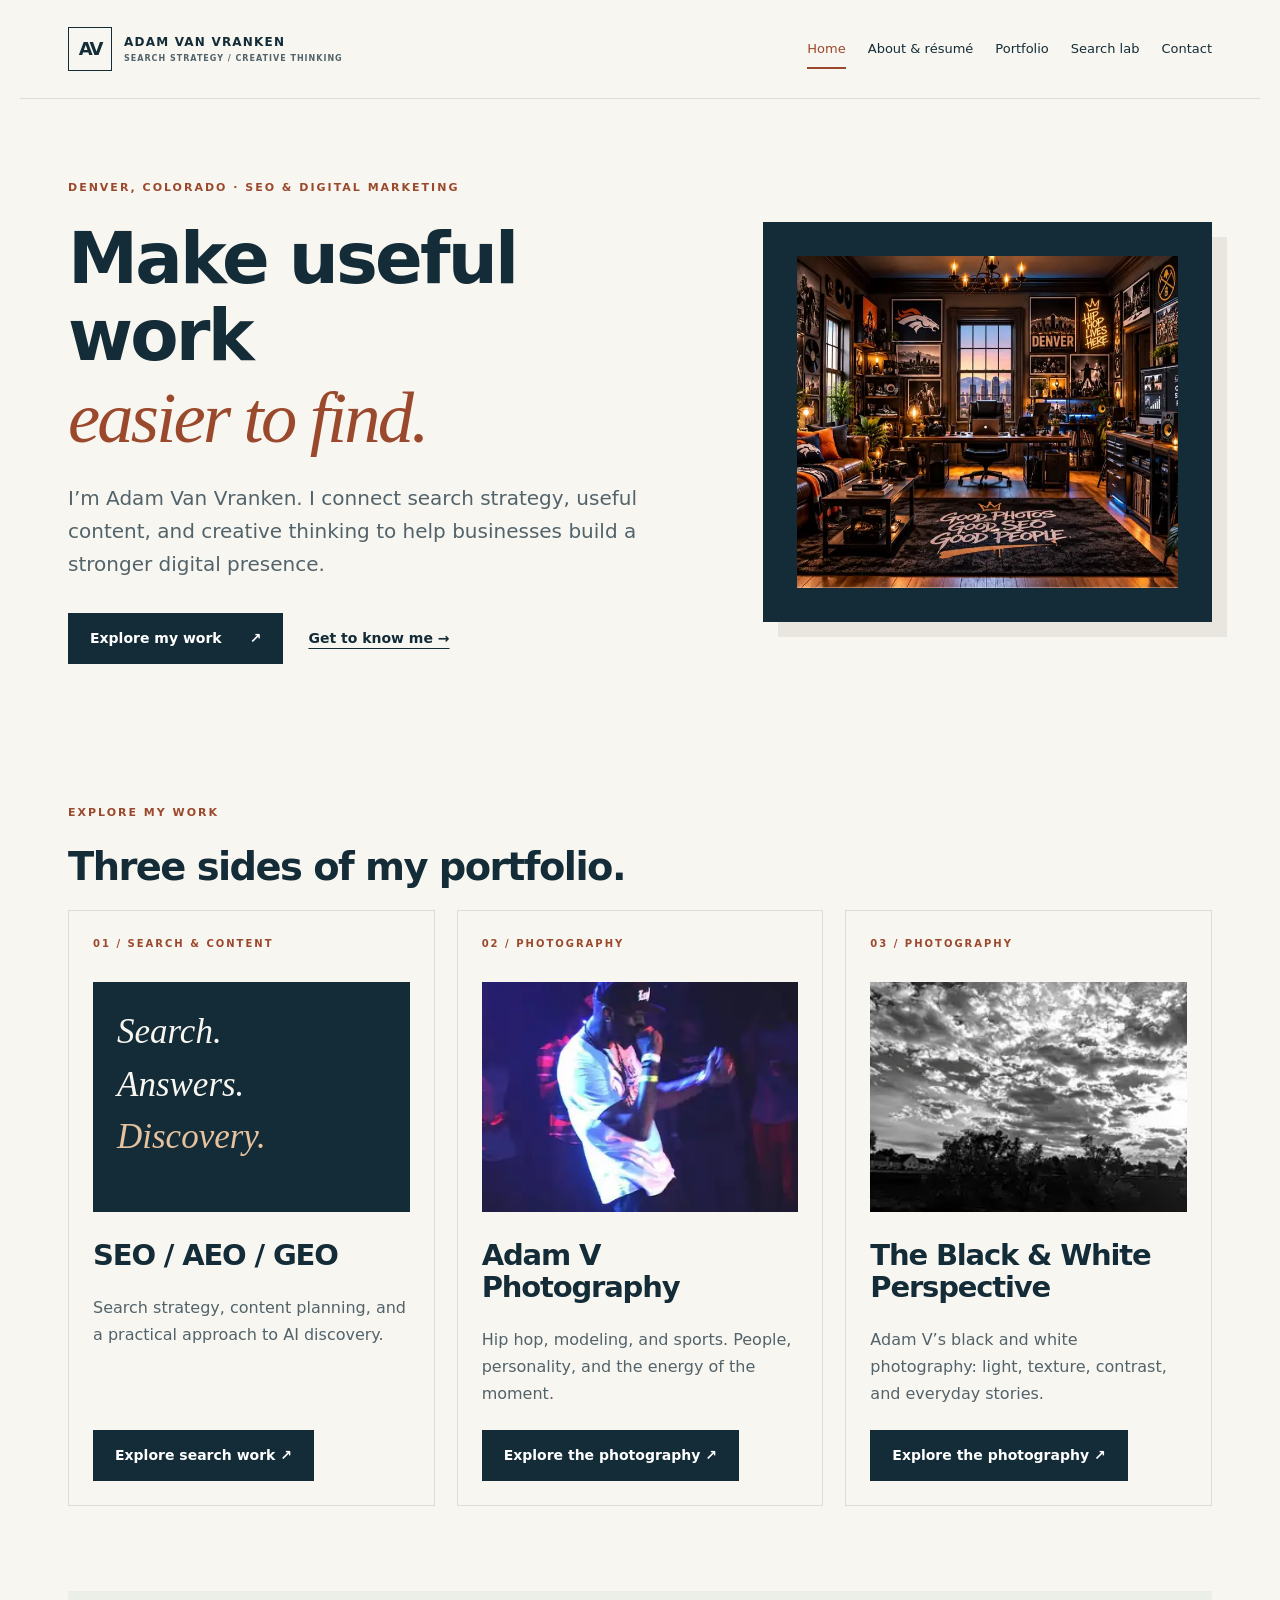
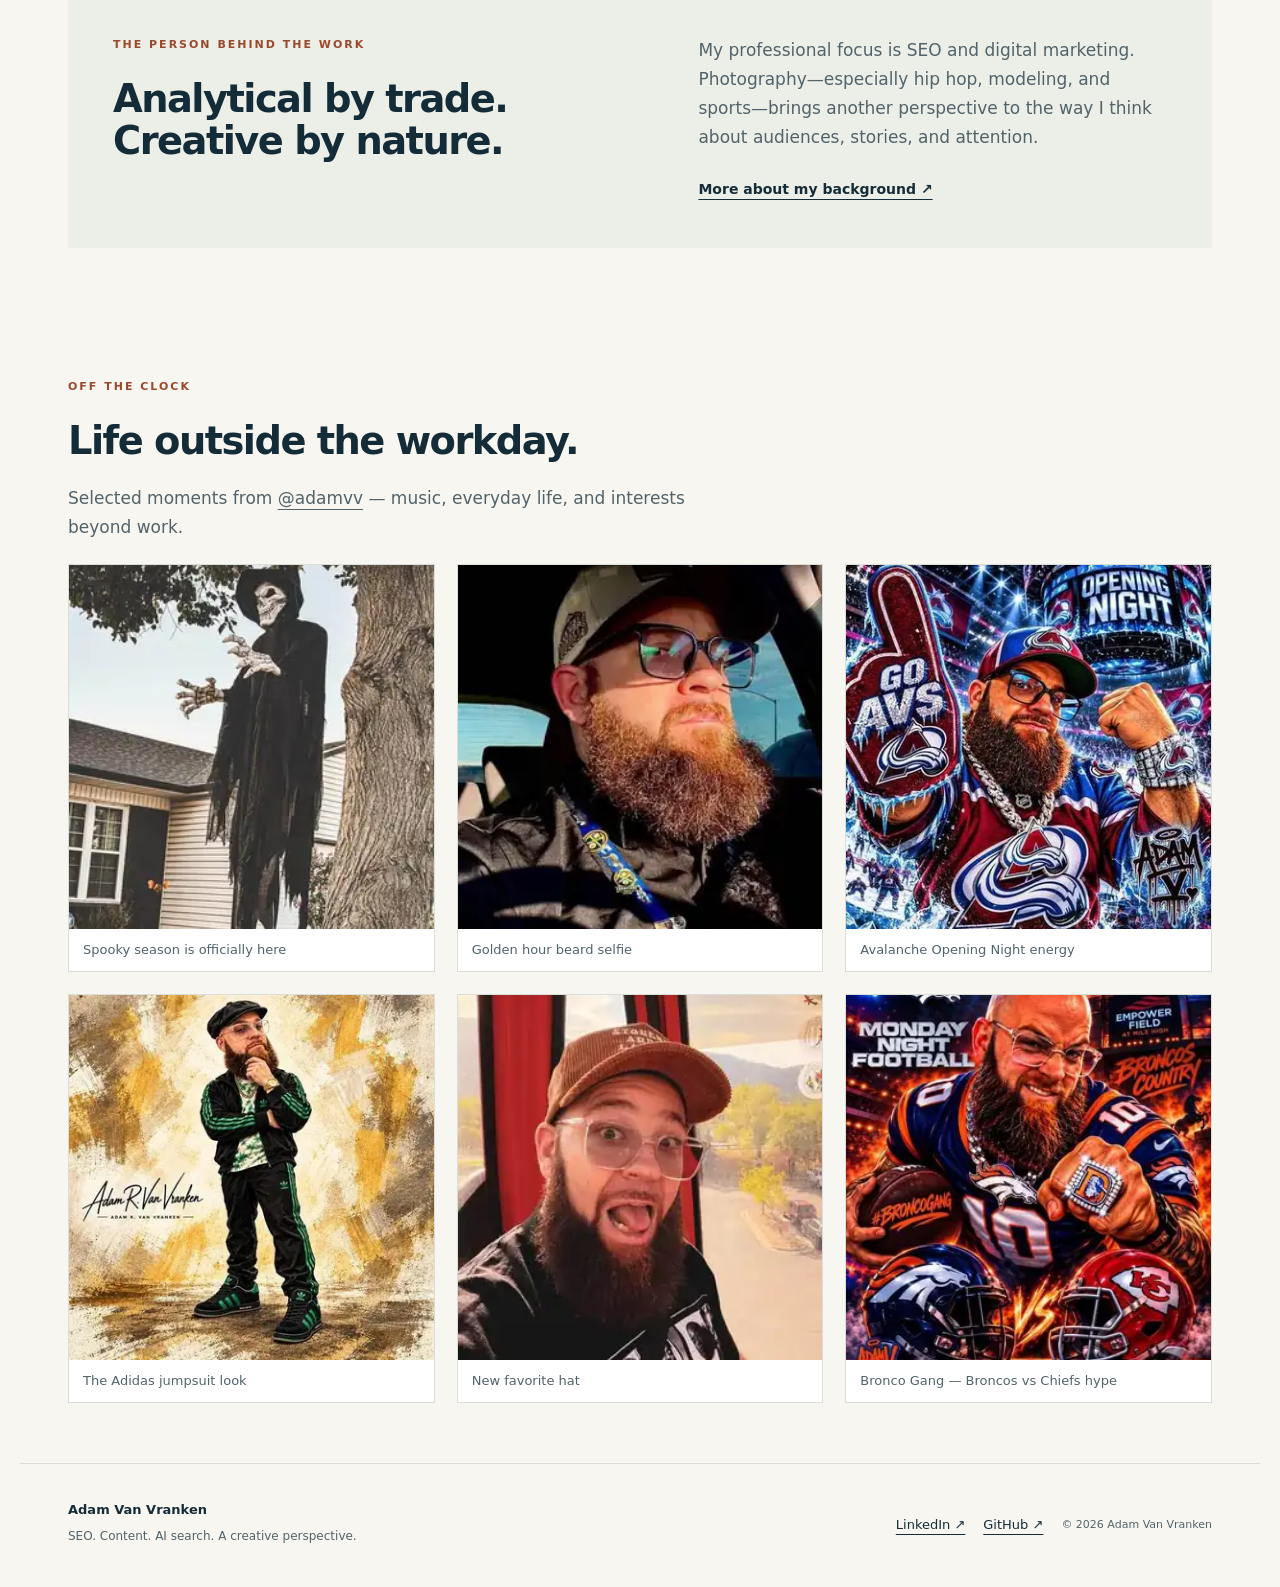
==== commit a6cbdbe0: "Unify hero palette and replace italic display fonts with block typography" ====
--- a/index.html
+++ b/index.html
@@ -1,3 +1,3 @@
 <!doctype html>
 <html lang="en"><head><meta charset="utf-8"><meta name="viewport" content="width=device-width,initial-scale=1"><title>SEO, Content & AI Search Portfolio | Adam Van Vranken</title><meta name="description" content="Meet Adam Van Vranken, a Denver-area SEO and digital marketing professional exploring content strategy, AEO, GEO, and creative storytelling."><link rel="canonical" href="https://adamvv303.github.io/"><meta property="og:title" content="SEO, Content & AI Search Portfolio | Adam Van Vranken"><meta property="og:description" content="Meet Adam Van Vranken, a Denver-area SEO and digital marketing professional exploring content strategy, AEO, GEO, and creative storytelling."><meta property="og:url" content="https://adamvv303.github.io/"><meta property="og:type" content="website"><meta name="theme-color" content="#142c37"><link rel="icon" href="/favicon.svg" type="image/svg+xml"><link rel="stylesheet" href="/assets/style.css"><script type="application/ld+json">{"@context":"https://schema.org","@type":"WebPage","name":"SEO, Content & AI Search Portfolio","url":"https://adamvv303.github.io/","description":"Meet Adam Van Vranken, a Denver-area SEO and digital marketing professional exploring content strategy, AEO, GEO, and creative storytelling.","mainEntity":{"@type":"Person","@id":"https://adamvv303.github.io/#adam","name":"Adam Van Vranken","jobTitle":"SEO & Digital Marketing Professional","url":"https://adamvv303.github.io","sameAs":["https://www.linkedin.com/in/internetmarketer/","https://github.com/AdamVV303"]}}</script></head>
-<body><a class="skip" href="#main">Skip to content</a><header><a class="brand" href="/" aria-label="Adam Van Vranken home"><span class="mark">AV</span><span>ADAM VAN VRANKEN<small>SEARCH STRATEGY / CREATIVE THINKING</small></span></a><nav aria-label="Main navigation"><a href="/" aria-current="page">Home</a><a href="/about/" >About & résumé</a><a href="/portfolio/" >Portfolio</a><a href="/lab/" >Search lab</a><a href="/contact/" >Contact</a></nav></header><main id="main"><section class="hero"><div><p class="eyebrow">DENVER, COLORADO · SEO & DIGITAL MARKETING</p><h1>Make useful work<br><em>easier to find.</em></h1><p class="lede">I’m Adam Van Vranken. I connect search strategy, useful content, and creative thinking to help businesses build a stronger digital presence.</p><div class="actions"><a class="button" href="#portfolios">Explore my work <span>↗</span></a><a class="secondary" href="/about/">Get to know me →</a></div></div><aside class="hero-art"><img id="heroImg" alt="Warmly lit home studio decorated with Denver Broncos memorabilia, hip-hop art, vinyl records, cameras, and SEO books — the rug reads 'Good Photos, Good SEO, Good People'"><script src="/assets/hero/hero-1.js"></script><script src="/assets/hero/hero-2.js"></script><script>document.getElementById("heroImg").src=(window.HERO_A||"")+(window.HERO_B||"");</script></aside></section><section id="portfolios" aria-label="Explore three portfolios"><div class="section-heading"><p class="eyebrow">EXPLORE MY WORK</p><h2>Three sides of my portfolio.</h2></div><div class="grid portfolio-cards"><article class="card portfolio-card"><span class="number">01 / SEARCH & CONTENT</span><div class="search-cover" aria-hidden="true">Search.<br>Answers.<br><em>Discovery.</em></div><h2>SEO / AEO / GEO</h2><p>Search strategy, content planning, and a practical approach to AI discovery.</p><a class="button" href="/portfolio/seo-aeo-geo/">Explore search work ↗</a></article><article class="card portfolio-card"><span class="number">02 / PHOTOGRAPHY</span><div class="portfolio-cover" data-cover="IG_AVP_A"></div><h2>Adam V Photography</h2><p>Hip hop, modeling, and sports. People, personality, and the energy of the moment.</p><a class="button" href="/portfolio/adam-v-photography/">Explore the photography ↗</a></article><article class="card portfolio-card"><span class="number">03 / PHOTOGRAPHY</span><div class="portfolio-cover" data-cover="IG_BW_A"></div><h2>The Black &amp; White Perspective</h2><p>Adam V’s black and white photography: light, texture, contrast, and everyday stories.</p><a class="button" href="/portfolio/black-and-white/">Explore the photography ↗</a></article></div></section><section class="split callout"><div><p class="eyebrow">THE PERSON BEHIND THE WORK</p><h2>Analytical by trade.<br>Creative by nature.</h2></div><div><p>My professional focus is SEO and digital marketing. Photography—especially hip hop, modeling, and sports—brings another perspective to the way I think about audiences, stories, and attention.</p><a class="textlink" href="/about/">More about my background ↗</a></div></section><section id="instagram"><div class="section-heading"><p class="eyebrow">OFF THE CLOCK</p><h2>Life outside the workday.</h2><p>Selected moments from <a href="https://www.instagram.com/adamvv/">@adamvv</a> — music, everyday life, and interests beyond work.</p></div><div class="grid photogrid" id="igGrid"></div><script src="/assets/instagram/ig-photos-1.js"></script><script src="/assets/instagram/ig-photos-2.js"></script><script>document.addEventListener("DOMContentLoaded",function(){function buildGrid(id,vars){var g=document.getElementById(id);if(!g)return;var all=[];vars.forEach(function(v){all=all.concat(window[v]||[])});all.forEach(function(p){var f=document.createElement("figure");var a=document.createElement("a");a.href=p.u;a.target="_blank";a.rel="noopener";var im=document.createElement("img");im.decoding="async";im.loading="lazy";im.alt=p.a;im.src=p.s;a.appendChild(im);f.appendChild(a);var c=document.createElement("figcaption");c.textContent=p.t;f.appendChild(c);g.appendChild(f);});}buildGrid("igGrid",["IG_PHOTOS_A","IG_PHOTOS_B"]);});</script></section></main><footer><div><strong>Adam Van Vranken</strong><p>SEO. Content. AI search. A creative perspective.</p></div><div><a href="https://www.linkedin.com/in/internetmarketer/">LinkedIn ↗</a><a href="https://github.com/AdamVV303">GitHub ↗</a><span>© 2026 Adam Van Vranken</span></div></footer><script src="/assets/instagram/avp-photos-1.js"></script><script src="/assets/instagram/bw-photos-1.js"></script><script src="/assets/portfolio.js" defer></script></body></html>+<body><a class="skip" href="#main">Skip to content</a><header><a class="brand" href="/" aria-label="Adam Van Vranken home"><span class="mark">AV</span><span>ADAM VAN VRANKEN<small>SEARCH STRATEGY / CREATIVE THINKING</small></span></a><nav aria-label="Main navigation"><a href="/" aria-current="page">Home</a><a href="/about/" >About & résumé</a><a href="/portfolio/" >Portfolio</a><a href="/lab/" >Search lab</a><a href="/contact/" >Contact</a></nav></header><main id="main"><section class="hero"><div><p class="eyebrow">DENVER, COLORADO · SEO & DIGITAL MARKETING</p><h1>Make useful work<br><em>easier to find.</em></h1><p class="lede">I’m Adam Van Vranken. I connect search strategy, useful content, and creative thinking to help businesses build a stronger digital presence.</p><div class="actions"><a class="button" href="#portfolios">Explore my work <span>↗</span></a><a class="secondary" href="/about/">Get to know me →</a></div></div><aside class="hero-art"><svg width="0" height="0" aria-hidden="true" focusable="false" style="position:absolute"><defs><filter id="hero-theme-tone" color-interpolation-filters="sRGB"><feColorMatrix type="saturate" values="0"/><feComponentTransfer><feFuncR type="table" tableValues="0.0784 0.6078 0.9725"/><feFuncG type="table" tableValues="0.1725 0.2863 0.9647"/><feFuncB type="table" tableValues="0.2157 0.1725 0.9451"/></feComponentTransfer></filter></defs></svg><img id="heroImg" alt="Warmly lit home studio decorated with Denver Broncos memorabilia, hip-hop art, vinyl records, cameras, and SEO books — the rug reads 'Good Photos, Good SEO, Good People'"><script src="/assets/hero/hero-1.js"></script><script src="/assets/hero/hero-2.js"></script><script>document.getElementById("heroImg").src=(window.HERO_A||"")+(window.HERO_B||"");</script></aside></section><section id="portfolios" aria-label="Explore three portfolios"><div class="section-heading"><p class="eyebrow">EXPLORE MY WORK</p><h2>Three sides of my portfolio.</h2></div><div class="grid portfolio-cards"><article class="card portfolio-card"><span class="number">01 / SEARCH & CONTENT</span><div class="search-cover" aria-hidden="true">Search.<br>Answers.<br><em>Discovery.</em></div><h2>SEO / AEO / GEO</h2><p>Search strategy, content planning, and a practical approach to AI discovery.</p><a class="button" href="/portfolio/seo-aeo-geo/">Explore search work ↗</a></article><article class="card portfolio-card"><span class="number">02 / PHOTOGRAPHY</span><div class="portfolio-cover" data-cover="IG_AVP_A"></div><h2>Adam V Photography</h2><p>Hip hop, modeling, and sports. People, personality, and the energy of the moment.</p><a class="button" href="/portfolio/adam-v-photography/">Explore the photography ↗</a></article><article class="card portfolio-card"><span class="number">03 / PHOTOGRAPHY</span><div class="portfolio-cover" data-cover="IG_BW_A"></div><h2>The Black &amp; White Perspective</h2><p>Adam V’s black and white photography: light, texture, contrast, and everyday stories.</p><a class="button" href="/portfolio/black-and-white/">Explore the photography ↗</a></article></div></section><section class="split callout"><div><p class="eyebrow">THE PERSON BEHIND THE WORK</p><h2>Analytical by trade.<br>Creative by nature.</h2></div><div><p>My professional focus is SEO and digital marketing. Photography—especially hip hop, modeling, and sports—brings another perspective to the way I think about audiences, stories, and attention.</p><a class="textlink" href="/about/">More about my background ↗</a></div></section><section id="instagram"><div class="section-heading"><p class="eyebrow">OFF THE CLOCK</p><h2>Life outside the workday.</h2><p>Selected moments from <a href="https://www.instagram.com/adamvv/">@adamvv</a> — music, everyday life, and interests beyond work.</p></div><div class="grid photogrid" id="igGrid"></div><script src="/assets/instagram/ig-photos-1.js"></script><script src="/assets/instagram/ig-photos-2.js"></script><script>document.addEventListener("DOMContentLoaded",function(){function buildGrid(id,vars){var g=document.getElementById(id);if(!g)return;var all=[];vars.forEach(function(v){all=all.concat(window[v]||[])});all.forEach(function(p){var f=document.createElement("figure");var a=document.createElement("a");a.href=p.u;a.target="_blank";a.rel="noopener";var im=document.createElement("img");im.decoding="async";im.loading="lazy";im.alt=p.a;im.src=p.s;a.appendChild(im);f.appendChild(a);var c=document.createElement("figcaption");c.textContent=p.t;f.appendChild(c);g.appendChild(f);});}buildGrid("igGrid",["IG_PHOTOS_A","IG_PHOTOS_B"]);});</script></section></main><footer><div><strong>Adam Van Vranken</strong><p>SEO. Content. AI search. A creative perspective.</p></div><div><a href="https://www.linkedin.com/in/internetmarketer/">LinkedIn ↗</a><a href="https://github.com/AdamVV303">GitHub ↗</a><span>© 2026 Adam Van Vranken</span></div></footer><script src="/assets/instagram/avp-photos-1.js"></script><script src="/assets/instagram/bw-photos-1.js"></script><script src="/assets/portfolio.js" defer></script></body></html>
--- a/assets/style.css
+++ b/assets/style.css
@@ -6,3 +6,5 @@
 .photogrid figcaption{padding:10px 14px;font-size:13px;color:var(--muted)}
 
 .portfolio-nav{padding:24px 0;border-bottom:1px solid var(--line)}.portfolio-cards h2{font-size:29px}.portfolio-card{padding:24px}.portfolio-cover,.search-cover{width:100%;height:230px;margin-bottom:28px;overflow:hidden;background:var(--ink)}.portfolio-cover img{width:100%;height:100%;object-fit:cover}.search-cover{padding:24px;color:var(--paper);font:italic 35px/1.5 Georgia,serif}.search-cover em{color:var(--cream)}.portfolio-card .button{gap:8px}@media(prefers-reduced-motion:reduce){.photogrid img{transition:none}}
+
+.hero-art img{width:100%;height:100%;min-height:332px;object-fit:cover;display:block}
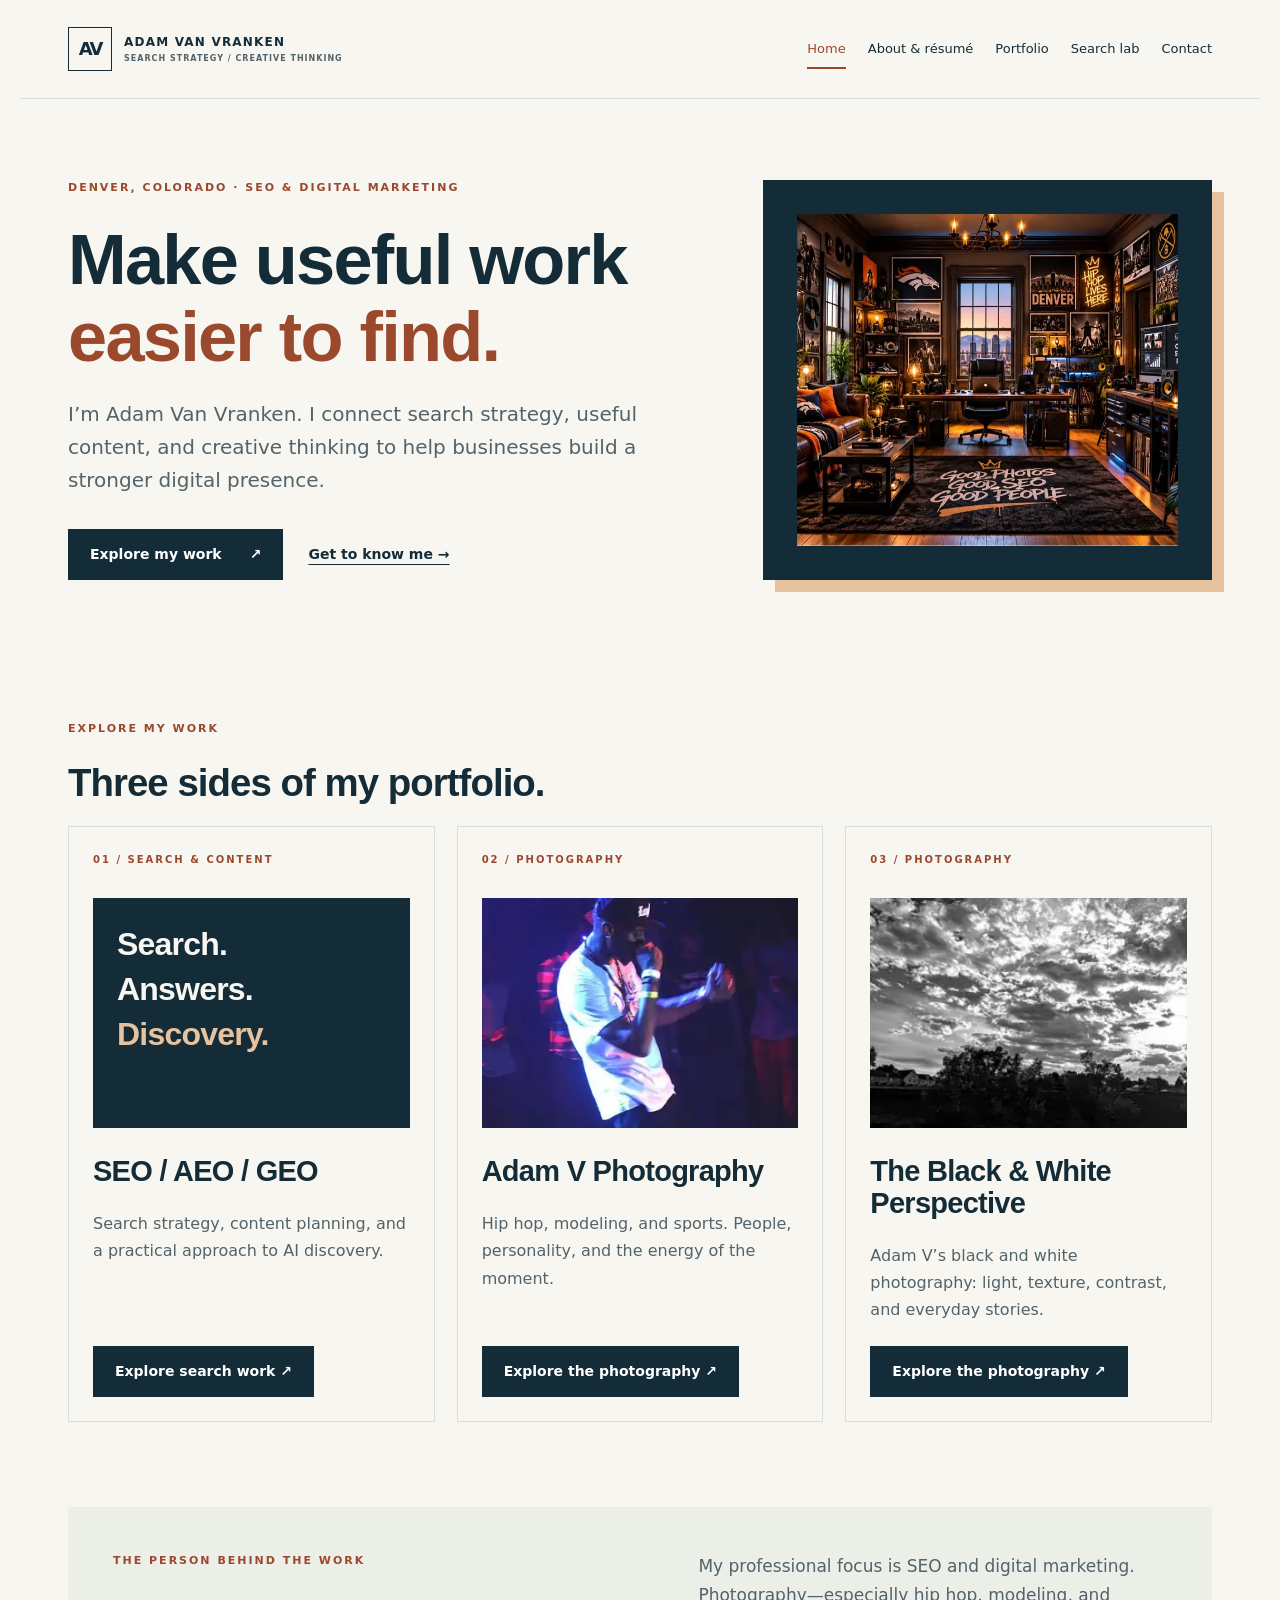
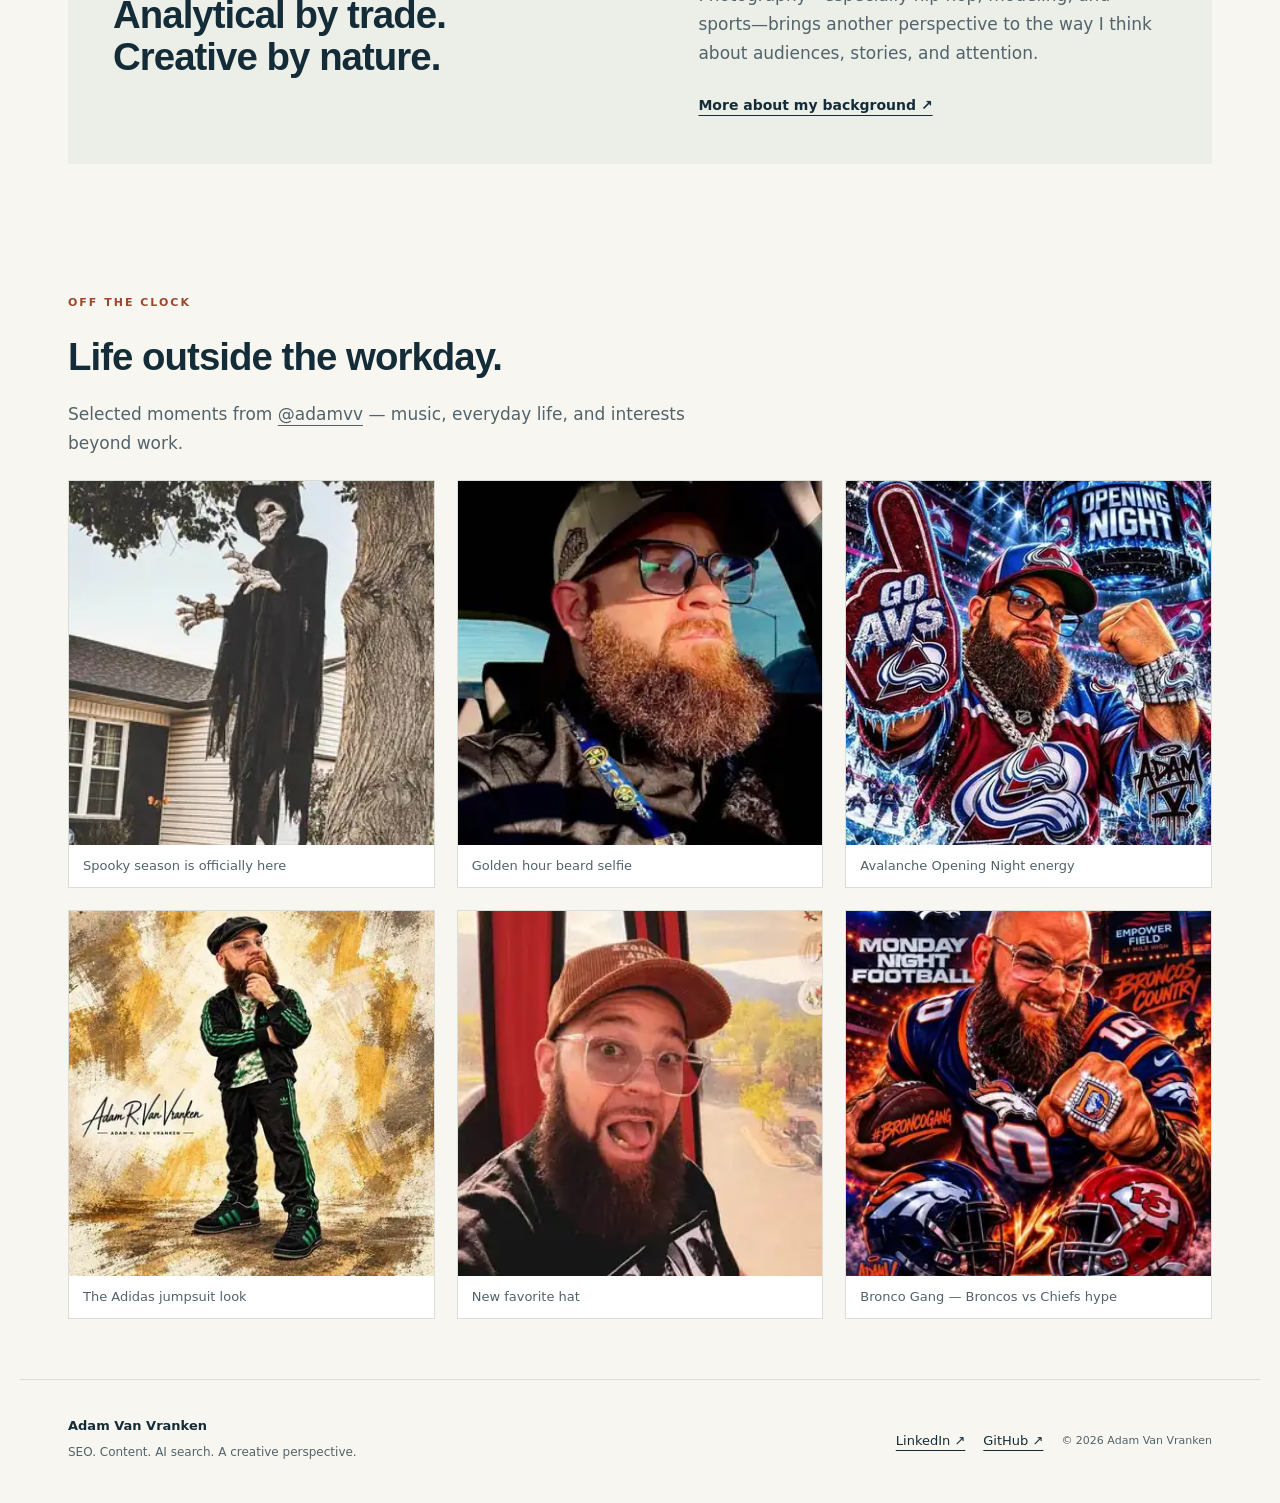
==== commit 8db43591: "Match website palette to original studio hero colors" ====
--- a/index.html
+++ b/index.html
@@ -1,3 +1,3 @@
 <!doctype html>
-<html lang="en"><head><meta charset="utf-8"><meta name="viewport" content="width=device-width,initial-scale=1"><title>SEO, Content & AI Search Portfolio | Adam Van Vranken</title><meta name="description" content="Meet Adam Van Vranken, a Denver-area SEO and digital marketing professional exploring content strategy, AEO, GEO, and creative storytelling."><link rel="canonical" href="https://adamvv303.github.io/"><meta property="og:title" content="SEO, Content & AI Search Portfolio | Adam Van Vranken"><meta property="og:description" content="Meet Adam Van Vranken, a Denver-area SEO and digital marketing professional exploring content strategy, AEO, GEO, and creative storytelling."><meta property="og:url" content="https://adamvv303.github.io/"><meta property="og:type" content="website"><meta name="theme-color" content="#142c37"><link rel="icon" href="/favicon.svg" type="image/svg+xml"><link rel="stylesheet" href="/assets/style.css"><script type="application/ld+json">{"@context":"https://schema.org","@type":"WebPage","name":"SEO, Content & AI Search Portfolio","url":"https://adamvv303.github.io/","description":"Meet Adam Van Vranken, a Denver-area SEO and digital marketing professional exploring content strategy, AEO, GEO, and creative storytelling.","mainEntity":{"@type":"Person","@id":"https://adamvv303.github.io/#adam","name":"Adam Van Vranken","jobTitle":"SEO & Digital Marketing Professional","url":"https://adamvv303.github.io","sameAs":["https://www.linkedin.com/in/internetmarketer/","https://github.com/AdamVV303"]}}</script></head>
-<body><a class="skip" href="#main">Skip to content</a><header><a class="brand" href="/" aria-label="Adam Van Vranken home"><span class="mark">AV</span><span>ADAM VAN VRANKEN<small>SEARCH STRATEGY / CREATIVE THINKING</small></span></a><nav aria-label="Main navigation"><a href="/" aria-current="page">Home</a><a href="/about/" >About & résumé</a><a href="/portfolio/" >Portfolio</a><a href="/lab/" >Search lab</a><a href="/contact/" >Contact</a></nav></header><main id="main"><section class="hero"><div><p class="eyebrow">DENVER, COLORADO · SEO & DIGITAL MARKETING</p><h1>Make useful work<br><em>easier to find.</em></h1><p class="lede">I’m Adam Van Vranken. I connect search strategy, useful content, and creative thinking to help businesses build a stronger digital presence.</p><div class="actions"><a class="button" href="#portfolios">Explore my work <span>↗</span></a><a class="secondary" href="/about/">Get to know me →</a></div></div><aside class="hero-art"><svg width="0" height="0" aria-hidden="true" focusable="false" style="position:absolute"><defs><filter id="hero-theme-tone" color-interpolation-filters="sRGB"><feColorMatrix type="saturate" values="0"/><feComponentTransfer><feFuncR type="table" tableValues="0.0784 0.6078 0.9725"/><feFuncG type="table" tableValues="0.1725 0.2863 0.9647"/><feFuncB type="table" tableValues="0.2157 0.1725 0.9451"/></feComponentTransfer></filter></defs></svg><img id="heroImg" alt="Warmly lit home studio decorated with Denver Broncos memorabilia, hip-hop art, vinyl records, cameras, and SEO books — the rug reads 'Good Photos, Good SEO, Good People'"><script src="/assets/hero/hero-1.js"></script><script src="/assets/hero/hero-2.js"></script><script>document.getElementById("heroImg").src=(window.HERO_A||"")+(window.HERO_B||"");</script></aside></section><section id="portfolios" aria-label="Explore three portfolios"><div class="section-heading"><p class="eyebrow">EXPLORE MY WORK</p><h2>Three sides of my portfolio.</h2></div><div class="grid portfolio-cards"><article class="card portfolio-card"><span class="number">01 / SEARCH & CONTENT</span><div class="search-cover" aria-hidden="true">Search.<br>Answers.<br><em>Discovery.</em></div><h2>SEO / AEO / GEO</h2><p>Search strategy, content planning, and a practical approach to AI discovery.</p><a class="button" href="/portfolio/seo-aeo-geo/">Explore search work ↗</a></article><article class="card portfolio-card"><span class="number">02 / PHOTOGRAPHY</span><div class="portfolio-cover" data-cover="IG_AVP_A"></div><h2>Adam V Photography</h2><p>Hip hop, modeling, and sports. People, personality, and the energy of the moment.</p><a class="button" href="/portfolio/adam-v-photography/">Explore the photography ↗</a></article><article class="card portfolio-card"><span class="number">03 / PHOTOGRAPHY</span><div class="portfolio-cover" data-cover="IG_BW_A"></div><h2>The Black &amp; White Perspective</h2><p>Adam V’s black and white photography: light, texture, contrast, and everyday stories.</p><a class="button" href="/portfolio/black-and-white/">Explore the photography ↗</a></article></div></section><section class="split callout"><div><p class="eyebrow">THE PERSON BEHIND THE WORK</p><h2>Analytical by trade.<br>Creative by nature.</h2></div><div><p>My professional focus is SEO and digital marketing. Photography—especially hip hop, modeling, and sports—brings another perspective to the way I think about audiences, stories, and attention.</p><a class="textlink" href="/about/">More about my background ↗</a></div></section><section id="instagram"><div class="section-heading"><p class="eyebrow">OFF THE CLOCK</p><h2>Life outside the workday.</h2><p>Selected moments from <a href="https://www.instagram.com/adamvv/">@adamvv</a> — music, everyday life, and interests beyond work.</p></div><div class="grid photogrid" id="igGrid"></div><script src="/assets/instagram/ig-photos-1.js"></script><script src="/assets/instagram/ig-photos-2.js"></script><script>document.addEventListener("DOMContentLoaded",function(){function buildGrid(id,vars){var g=document.getElementById(id);if(!g)return;var all=[];vars.forEach(function(v){all=all.concat(window[v]||[])});all.forEach(function(p){var f=document.createElement("figure");var a=document.createElement("a");a.href=p.u;a.target="_blank";a.rel="noopener";var im=document.createElement("img");im.decoding="async";im.loading="lazy";im.alt=p.a;im.src=p.s;a.appendChild(im);f.appendChild(a);var c=document.createElement("figcaption");c.textContent=p.t;f.appendChild(c);g.appendChild(f);});}buildGrid("igGrid",["IG_PHOTOS_A","IG_PHOTOS_B"]);});</script></section></main><footer><div><strong>Adam Van Vranken</strong><p>SEO. Content. AI search. A creative perspective.</p></div><div><a href="https://www.linkedin.com/in/internetmarketer/">LinkedIn ↗</a><a href="https://github.com/AdamVV303">GitHub ↗</a><span>© 2026 Adam Van Vranken</span></div></footer><script src="/assets/instagram/avp-photos-1.js"></script><script src="/assets/instagram/bw-photos-1.js"></script><script src="/assets/portfolio.js" defer></script></body></html>+<html lang="en"><head><meta charset="utf-8"><meta name="viewport" content="width=device-width,initial-scale=1"><title>SEO, Content & AI Search Portfolio | Adam Van Vranken</title><meta name="description" content="Meet Adam Van Vranken, a Denver-area SEO and digital marketing professional exploring content strategy, AEO, GEO, and creative storytelling."><link rel="canonical" href="https://adamvv303.github.io/"><meta property="og:title" content="SEO, Content & AI Search Portfolio | Adam Van Vranken"><meta property="og:description" content="Meet Adam Van Vranken, a Denver-area SEO and digital marketing professional exploring content strategy, AEO, GEO, and creative storytelling."><meta property="og:url" content="https://adamvv303.github.io/"><meta property="og:type" content="website"><meta name="theme-color" content="#241912"><link rel="icon" href="/favicon.svg" type="image/svg+xml"><link rel="stylesheet" href="/assets/style.css"><script type="application/ld+json">{"@context":"https://schema.org","@type":"WebPage","name":"SEO, Content & AI Search Portfolio","url":"https://adamvv303.github.io/","description":"Meet Adam Van Vranken, a Denver-area SEO and digital marketing professional exploring content strategy, AEO, GEO, and creative storytelling.","mainEntity":{"@type":"Person","@id":"https://adamvv303.github.io/#adam","name":"Adam Van Vranken","jobTitle":"SEO & Digital Marketing Professional","url":"https://adamvv303.github.io","sameAs":["https://www.linkedin.com/in/internetmarketer/","https://github.com/AdamVV303"]}}</script></head>
+<body><a class="skip" href="#main">Skip to content</a><header><a class="brand" href="/" aria-label="Adam Van Vranken home"><span class="mark">AV</span><span>ADAM VAN VRANKEN<small>SEARCH STRATEGY / CREATIVE THINKING</small></span></a><nav aria-label="Main navigation"><a href="/" aria-current="page">Home</a><a href="/about/" >About & résumé</a><a href="/portfolio/" >Portfolio</a><a href="/lab/" >Search lab</a><a href="/contact/" >Contact</a></nav></header><main id="main"><section class="hero"><div><p class="eyebrow">DENVER, COLORADO · SEO & DIGITAL MARKETING</p><h1>Make useful work<br><em>easier to find.</em></h1><p class="lede">I’m Adam Van Vranken. I connect search strategy, useful content, and creative thinking to help businesses build a stronger digital presence.</p><div class="actions"><a class="button" href="#portfolios">Explore my work <span>↗</span></a><a class="secondary" href="/about/">Get to know me →</a></div></div><aside class="hero-art"><img id="heroImg" alt="Warmly lit home studio decorated with Denver Broncos memorabilia, hip-hop art, vinyl records, cameras, and SEO books — the rug reads 'Good Photos, Good SEO, Good People'"><script src="/assets/hero/hero-1.js"></script><script src="/assets/hero/hero-2.js"></script><script>document.getElementById("heroImg").src=(window.HERO_A||"")+(window.HERO_B||"");</script></aside></section><section id="portfolios" aria-label="Explore three portfolios"><div class="section-heading"><p class="eyebrow">EXPLORE MY WORK</p><h2>Three sides of my portfolio.</h2></div><div class="grid portfolio-cards"><article class="card portfolio-card"><span class="number">01 / SEARCH & CONTENT</span><div class="search-cover" aria-hidden="true">Search.<br>Answers.<br><em>Discovery.</em></div><h2>SEO / AEO / GEO</h2><p>Search strategy, content planning, and a practical approach to AI discovery.</p><a class="button" href="/portfolio/seo-aeo-geo/">Explore search work ↗</a></article><article class="card portfolio-card"><span class="number">02 / PHOTOGRAPHY</span><div class="portfolio-cover" data-cover="IG_AVP_A"></div><h2>Adam V Photography</h2><p>Hip hop, modeling, and sports. People, personality, and the energy of the moment.</p><a class="button" href="/portfolio/adam-v-photography/">Explore the photography ↗</a></article><article class="card portfolio-card"><span class="number">03 / PHOTOGRAPHY</span><div class="portfolio-cover" data-cover="IG_BW_A"></div><h2>The Black &amp; White Perspective</h2><p>Adam V’s black and white photography: light, texture, contrast, and everyday stories.</p><a class="button" href="/portfolio/black-and-white/">Explore the photography ↗</a></article></div></section><section class="split callout"><div><p class="eyebrow">THE PERSON BEHIND THE WORK</p><h2>Analytical by trade.<br>Creative by nature.</h2></div><div><p>My professional focus is SEO and digital marketing. Photography—especially hip hop, modeling, and sports—brings another perspective to the way I think about audiences, stories, and attention.</p><a class="textlink" href="/about/">More about my background ↗</a></div></section><section id="instagram"><div class="section-heading"><p class="eyebrow">OFF THE CLOCK</p><h2>Life outside the workday.</h2><p>Selected moments from <a href="https://www.instagram.com/adamvv/">@adamvv</a> — music, everyday life, and interests beyond work.</p></div><div class="grid photogrid" id="igGrid"></div><script src="/assets/instagram/ig-photos-1.js"></script><script src="/assets/instagram/ig-photos-2.js"></script><script>document.addEventListener("DOMContentLoaded",function(){function buildGrid(id,vars){var g=document.getElementById(id);if(!g)return;var all=[];vars.forEach(function(v){all=all.concat(window[v]||[])});all.forEach(function(p){var f=document.createElement("figure");var a=document.createElement("a");a.href=p.u;a.target="_blank";a.rel="noopener";var im=document.createElement("img");im.decoding="async";im.loading="lazy";im.alt=p.a;im.src=p.s;a.appendChild(im);f.appendChild(a);var c=document.createElement("figcaption");c.textContent=p.t;f.appendChild(c);g.appendChild(f);});}buildGrid("igGrid",["IG_PHOTOS_A","IG_PHOTOS_B"]);});</script></section></main><footer><div><strong>Adam Van Vranken</strong><p>SEO. Content. AI search. A creative perspective.</p></div><div><a href="https://www.linkedin.com/in/internetmarketer/">LinkedIn ↗</a><a href="https://github.com/AdamVV303">GitHub ↗</a><span>© 2026 Adam Van Vranken</span></div></footer><script src="/assets/instagram/avp-photos-1.js"></script><script src="/assets/instagram/bw-photos-1.js"></script><script src="/assets/portfolio.js" defer></script></body></html>
--- a/assets/style.css
+++ b/assets/style.css
@@ -1,10 +1,19 @@
-:root{--ink:#142c37;--paper:#f8f6f1;--muted:#52636a;--line:#d9ded9;--accent:#9b492c;--cream:#e7c29e}*{box-sizing:border-box}body{margin:0;background:var(--paper);color:var(--ink);font:17px/1.7 system-ui,-apple-system,BlinkMacSystemFont,"Segoe UI",sans-serif}a{color:inherit;text-underline-offset:5px}a:focus-visible{outline:3px solid var(--accent);outline-offset:5px}.skip{position:absolute;left:12px;top:-80px;background:white;padding:12px;z-index:10}.skip:focus{top:12px}header,main,footer{max-width:1240px;margin:auto;padding-left:48px;padding-right:48px}header{display:flex;align-items:center;justify-content:space-between;gap:24px;padding-top:27px;padding-bottom:27px;border-bottom:1px solid var(--line)}.brand{display:flex;align-items:center;gap:12px;text-decoration:none;font-size:12px;font-weight:800;letter-spacing:1.2px;white-space:nowrap}.brand small{display:block;font-size:8px;letter-spacing:1px;color:var(--muted)}.mark{display:grid;place-items:center;border:1px solid var(--ink);width:44px;height:44px;font-size:18px;letter-spacing:-2px}nav{display:flex;gap:22px;flex-wrap:wrap}nav a{text-decoration:none;font-size:13px;padding:7px 0}nav a:hover,nav a[aria-current]{color:var(--accent);box-shadow:0 2px var(--accent)}h1,h2,h3{line-height:1.1;letter-spacing:-.04em;margin:0 0 22px}h1{font-size:clamp(44px,5.5vw,72px);font-weight:650}h1 em{font:italic 1.03em Georgia,serif;color:var(--accent)}h2{font-size:clamp(30px,3vw,42px);font-weight:600}h3{font-size:25px;letter-spacing:-.025em}p{margin:0 0 22px;color:var(--muted)}.eyebrow{font-size:11px;font-weight:750;letter-spacing:2px;color:var(--accent);margin-bottom:23px}.lede{font-size:20px;line-height:1.65;max-width:660px}.hero{display:grid;grid-template-columns:1.4fr 1fr;align-items:center;gap:66px;padding:80px 0}.actions{display:flex;align-items:center;gap:25px;flex-wrap:wrap;margin-top:32px}.button{display:inline-flex;gap:28px;align-items:center;background:var(--ink);color:#fff;padding:14px 22px;text-decoration:none;font-size:14px;font-weight:650}.button:hover{background:var(--accent)}.secondary,.textlink{font-size:14px;font-weight:650}.hero-art{background:var(--ink);color:var(--paper);padding:34px;min-height:400px;box-shadow:15px 15px 0 #e8e6df}.art-top,.art-bottom{font-size:10px;letter-spacing:2px;line-height:1.6}.art-top{color:#bbc8c9;margin-bottom:30px}.art-word{font:italic 38px/1.4 Georgia,serif;padding:12px 0;border-bottom:1px solid #50616a}.art-word span{display:block;font:10px/1.5 system-ui,sans-serif;letter-spacing:2px;color:var(--cream)}.art-bottom{margin-top:27px;color:var(--cream)}.strip{display:flex;justify-content:space-between;gap:20px;padding:24px 0;border-top:1px solid var(--line);border-bottom:1px solid var(--line);font-size:12px;font-weight:650}section{padding:60px 0}.section-heading{max-width:650px}.grid{display:grid;grid-template-columns:repeat(3,1fr);gap:22px}.grid.two{grid-template-columns:repeat(2,1fr)}.card{border:1px solid var(--line);padding:30px;display:flex;flex-direction:column;align-items:flex-start}.card p{font-size:16px}.card .textlink,.card .button{margin-top:auto}.number{font-size:10px;letter-spacing:2px;color:var(--accent);margin-bottom:30px;font-weight:700}.split{display:grid;grid-template-columns:1.1fr 1fr;gap:70px}.callout{background:#eceee8;padding:45px;margin:25px 0 70px}.callout p:last-child{margin:0}.intro{padding:70px 0 35px;max-width:850px}.intro+section{padding-top:25px}.panel{background:var(--ink);color:var(--paper);padding:35px}.panel p,.panel .eyebrow{color:#cdd5d3}.panel h3{font-size:30px}dl{margin:0}dt{color:var(--cream);font-size:12px;letter-spacing:1px;margin-top:20px}dd{margin:3px 0 0}.reading{max-width:760px;padding-bottom:80px}.reading h2{font-size:30px;margin-top:40px}.reading li{padding:8px 0;color:var(--muted)}.note{font-size:14px;border-left:3px solid var(--accent);padding:10px 20px;background:#eeeae2}footer{display:flex;justify-content:space-between;gap:30px;padding-top:35px;padding-bottom:35px;border-top:1px solid var(--line);font-size:13px}footer p{font-size:12px;margin:5px 0}footer>div:last-child{display:flex;gap:18px;flex-wrap:wrap;align-items:center}footer span{color:var(--muted);font-size:11px}@media(max-width:1000px){header{align-items:flex-start;flex-direction:column}.hero{gap:35px}.hero-art{padding:25px}.grid{gap:14px}.card{padding:24px}.split{gap:35px}}@media(max-width:700px){header,main,footer{padding-left:22px;padding-right:22px}nav{gap:17px}nav a{font-size:12px}.hero{grid-template-columns:1fr;padding:48px 0;gap:35px}.hero-art{min-height:0;box-shadow:8px 8px 0 #e8e6df}.art-word{font-size:30px;display:flex;justify-content:space-between;align-items:center}.art-top{margin-bottom:12px}.strip{flex-direction:column;gap:8px}.grid,.grid.two,.split{grid-template-columns:1fr}section{padding:38px 0}.callout{padding:28px;margin-bottom:40px}.intro{padding-top:45px}.lede{font-size:18px}footer{flex-direction:column}.card{padding:26px}}@media print{header,footer,.actions{display:none}body{background:white;color:black}.panel{background:white;color:black}a{color:black}}
+:root{--ink:#142c37;--paper:#f8f6f1;--muted:#52636a;--line:#d9ded9;--accent:#9b492c;--cream:#e7c29e;--display-font:"Arial Black","Helvetica Neue",Arial,sans-serif}*{box-sizing:border-box}body{margin:0;background:var(--paper);color:var(--ink);font:17px/1.7 system-ui,-apple-system,BlinkMacSystemFont,"Segoe UI",sans-serif}a{color:inherit;text-underline-offset:5px}a:focus-visible{outline:3px solid var(--accent);outline-offset:5px}.skip{position:absolute;left:12px;top:-80px;background:white;padding:12px;z-index:10}.skip:focus{top:12px}header,main,footer{max-width:1240px;margin:auto;padding-left:48px;padding-right:48px}header{display:flex;align-items:center;justify-content:space-between;gap:24px;padding-top:27px;padding-bottom:27px;border-bottom:1px solid var(--line)}.brand{display:flex;align-items:center;gap:12px;text-decoration:none;font-size:12px;font-weight:800;letter-spacing:1.2px;white-space:nowrap}.brand small{display:block;font-size:8px;letter-spacing:1px;color:var(--muted)}.mark{display:grid;place-items:center;border:1px solid var(--ink);width:44px;height:44px;font-size:18px;letter-spacing:-2px}nav{display:flex;gap:22px;flex-wrap:wrap}nav a{text-decoration:none;font-size:13px;padding:7px 0}nav a:hover,nav a[aria-current]{color:var(--accent);box-shadow:0 2px var(--accent)}h1,h2,h3{line-height:1.1;letter-spacing:-.04em;margin:0 0 22px}h1{font-size:clamp(44px,5.5vw,72px);font-weight:650}h1 em{font:inherit;font-style:normal;color:var(--accent)}h2{font-size:clamp(30px,3vw,42px);font-weight:600}h3{font-size:25px;letter-spacing:-.025em}p{margin:0 0 22px;color:var(--muted)}.eyebrow{font-size:11px;font-weight:750;letter-spacing:2px;color:var(--accent);margin-bottom:23px}.lede{font-size:20px;line-height:1.65;max-width:660px}.hero{display:grid;grid-template-columns:1.4fr 1fr;align-items:center;gap:66px;padding:80px 0}.actions{display:flex;align-items:center;gap:25px;flex-wrap:wrap;margin-top:32px}.button{display:inline-flex;gap:28px;align-items:center;background:var(--ink);color:#fff;padding:14px 22px;text-decoration:none;font-size:14px;font-weight:650}.button:hover{background:var(--accent)}.secondary,.textlink{font-size:14px;font-weight:650}.hero-art{background:var(--ink);color:var(--paper);padding:34px;min-height:400px;box-shadow:15px 15px 0 #e8e6df}.art-top,.art-bottom{font-size:10px;letter-spacing:2px;line-height:1.6}.art-top{color:#bbc8c9;margin-bottom:30px}.art-word{font:800 38px/1.4 var(--display-font);padding:12px 0;border-bottom:1px solid #50616a}.art-word span{display:block;font:10px/1.5 system-ui,sans-serif;letter-spacing:2px;color:var(--cream)}.art-bottom{margin-top:27px;color:var(--cream)}.strip{display:flex;justify-content:space-between;gap:20px;padding:24px 0;border-top:1px solid var(--line);border-bottom:1px solid var(--line);font-size:12px;font-weight:650}section{padding:60px 0}.section-heading{max-width:650px}.grid{display:grid;grid-template-columns:repeat(3,1fr);gap:22px}.grid.two{grid-template-columns:repeat(2,1fr)}.card{border:1px solid var(--line);padding:30px;display:flex;flex-direction:column;align-items:flex-start}.card p{font-size:16px}.card .textlink,.card .button{margin-top:auto}.number{font-size:10px;letter-spacing:2px;color:var(--accent);margin-bottom:30px;font-weight:700}.split{display:grid;grid-template-columns:1.1fr 1fr;gap:70px}.callout{background:#eceee8;padding:45px;margin:25px 0 70px}.callout p:last-child{margin:0}.intro{padding:70px 0 35px;max-width:850px}.intro+section{padding-top:25px}.panel{background:var(--ink);color:var(--paper);padding:35px}.panel p,.panel .eyebrow{color:#cdd5d3}.panel h3{font-size:30px}dl{margin:0}dt{color:var(--cream);font-size:12px;letter-spacing:1px;margin-top:20px}dd{margin:3px 0 0}.reading{max-width:760px;padding-bottom:80px}.reading h2{font-size:30px;margin-top:40px}.reading li{padding:8px 0;color:var(--muted)}.note{font-size:14px;border-left:3px solid var(--accent);padding:10px 20px;background:#eeeae2}footer{display:flex;justify-content:space-between;gap:30px;padding-top:35px;padding-bottom:35px;border-top:1px solid var(--line);font-size:13px}footer p{font-size:12px;margin:5px 0}footer>div:last-child{display:flex;gap:18px;flex-wrap:wrap;align-items:center}footer span{color:var(--muted);font-size:11px}@media(max-width:1000px){header{align-items:flex-start;flex-direction:column}.hero{gap:35px}.hero-art{padding:25px}.grid{gap:14px}.card{padding:24px}.split{gap:35px}}@media(max-width:700px){header,main,footer{padding-left:22px;padding-right:22px}nav{gap:17px}nav a{font-size:12px}.hero{grid-template-columns:1fr;padding:48px 0;gap:35px}.hero-art{min-height:0;box-shadow:8px 8px 0 #e8e6df}.art-word{font-size:30px;display:flex;justify-content:space-between;align-items:center}.art-top{margin-bottom:12px}.strip{flex-direction:column;gap:8px}.grid,.grid.two,.split{grid-template-columns:1fr}section{padding:38px 0}.callout{padding:28px;margin-bottom:40px}.intro{padding-top:45px}.lede{font-size:18px}footer{flex-direction:column}.card{padding:26px}}@media print{header,footer,.actions{display:none}body{background:white;color:black}.panel{background:white;color:black}a{color:black}}
 .photogrid figure{margin:0;border:1px solid var(--line);background:#fff}
 .photogrid a{display:block;overflow:hidden}
 .photogrid img{display:block;width:100%;aspect-ratio:1;object-fit:cover;transition:transform .25s ease}
 .photogrid a:hover img{transform:scale(1.04)}
 .photogrid figcaption{padding:10px 14px;font-size:13px;color:var(--muted)}
 
-.portfolio-nav{padding:24px 0;border-bottom:1px solid var(--line)}.portfolio-cards h2{font-size:29px}.portfolio-card{padding:24px}.portfolio-cover,.search-cover{width:100%;height:230px;margin-bottom:28px;overflow:hidden;background:var(--ink)}.portfolio-cover img{width:100%;height:100%;object-fit:cover}.search-cover{padding:24px;color:var(--paper);font:italic 35px/1.5 Georgia,serif}.search-cover em{color:var(--cream)}.portfolio-card .button{gap:8px}@media(prefers-reduced-motion:reduce){.photogrid img{transition:none}}
+.portfolio-nav{padding:24px 0;border-bottom:1px solid var(--line)}.portfolio-cards h2{font-size:29px}.portfolio-card{padding:24px}.portfolio-cover,.search-cover{width:100%;height:230px;margin-bottom:28px;overflow:hidden;background:var(--ink)}.portfolio-cover img{width:100%;height:100%;object-fit:cover}.search-cover{padding:24px;color:var(--paper);font:800 32px/1.4 var(--display-font)}.search-cover em{color:var(--cream)}.portfolio-card .button{gap:8px}@media(prefers-reduced-motion:reduce){.photogrid img{transition:none}}
 
 .hero-art img{width:100%;height:100%;min-height:332px;object-fit:cover;display:block}
+
+/* Unified upright, block-style display typography. */
+h1,h2,h3,.art-word,.search-cover{font-family:var(--display-font);font-style:normal;font-weight:800;letter-spacing:-.025em}
+em,i{font-family:inherit;font-style:normal;font-weight:700}
+h1 em,.search-cover em{font-weight:inherit}
+/* Theme duotone maps hero shadows to navy, midtones to copper, and lights to cream. */
+.hero-art{box-shadow:12px 12px 0 var(--cream)}
+.hero-art img{filter:url("#hero-theme-tone")}
+@media(max-width:700px){.hero-art{box-shadow:8px 8px 0 var(--cream)}}
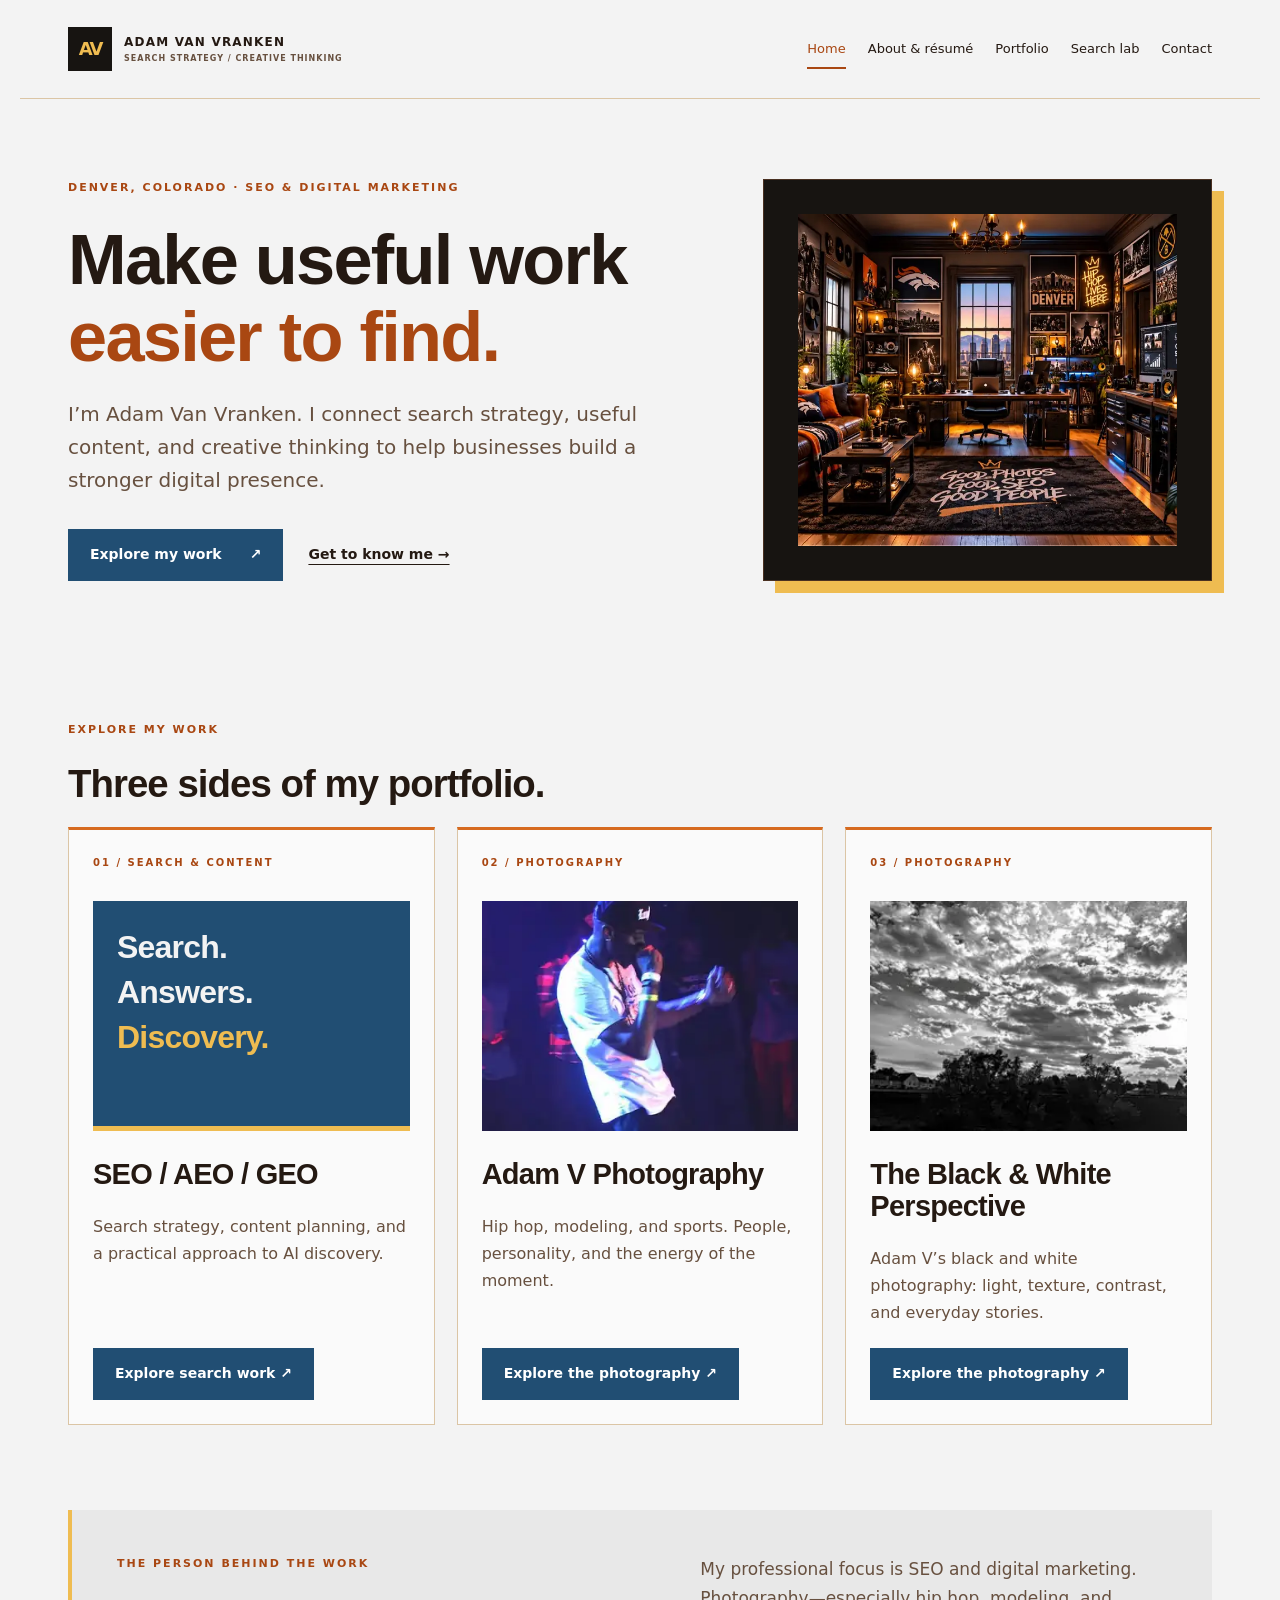
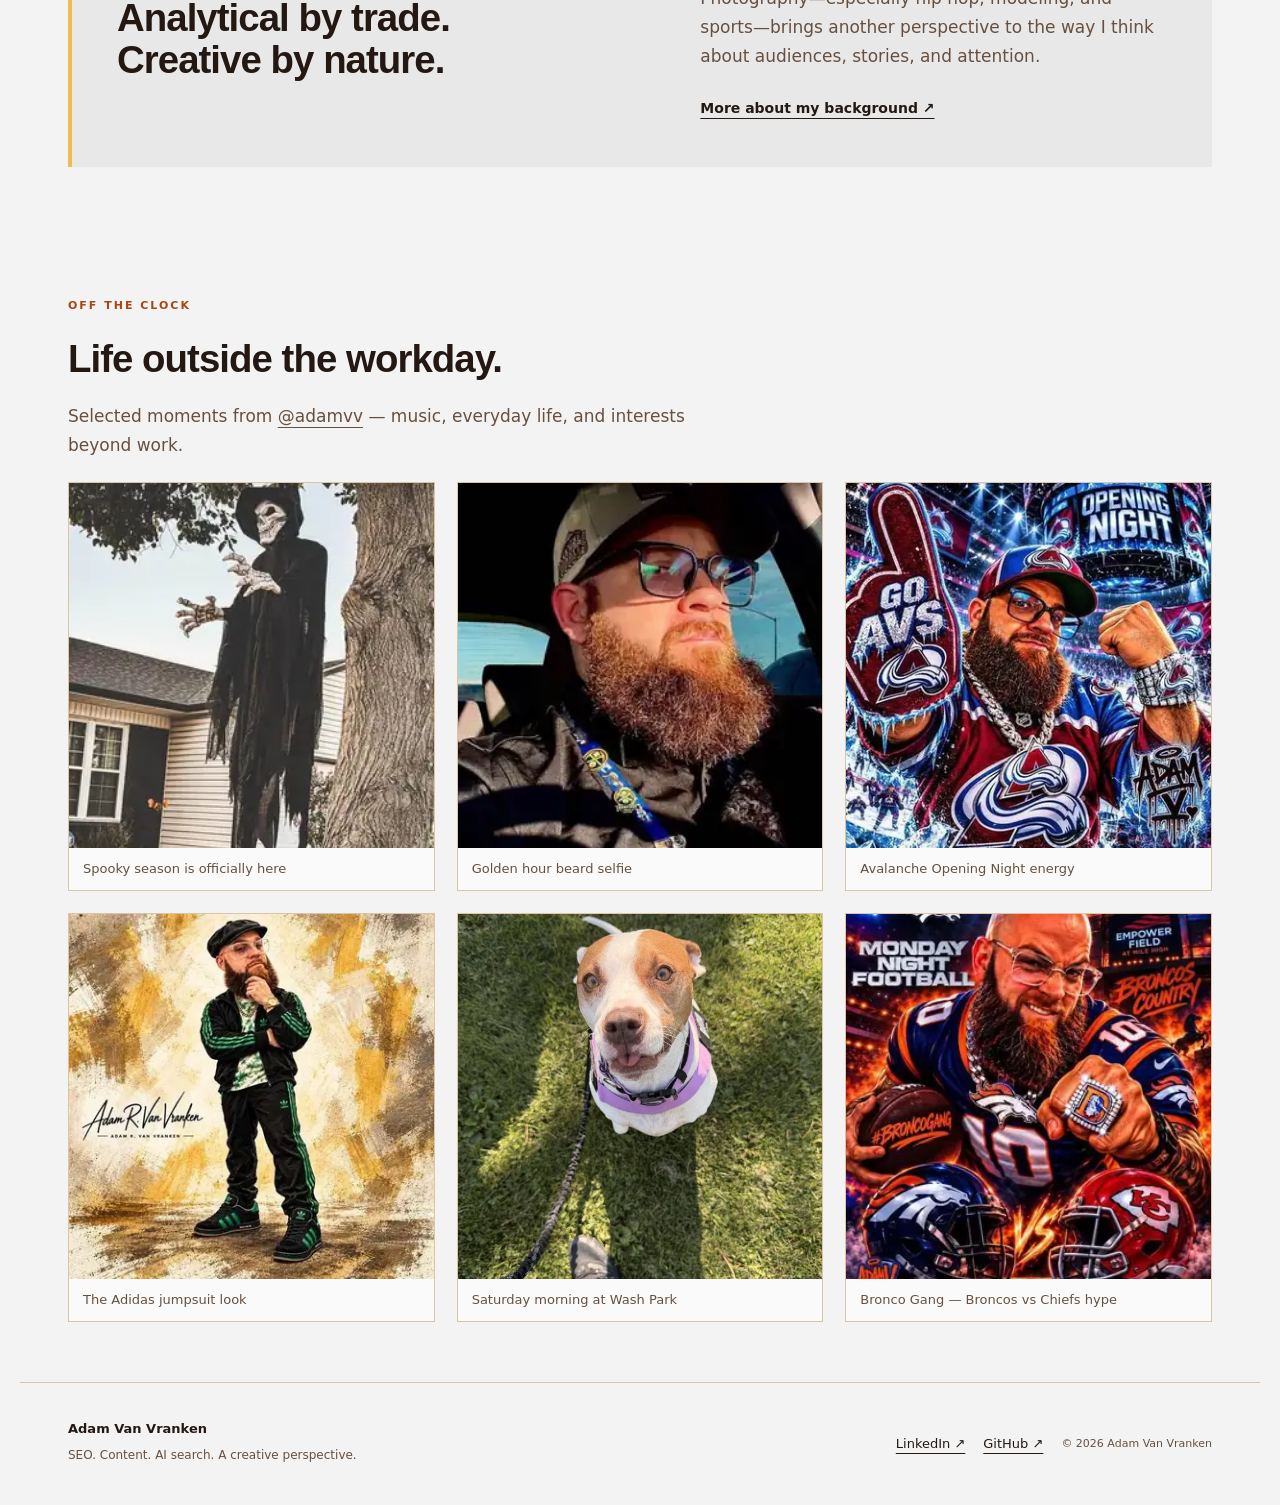
==== commit 4dac4cb2: "SEO: expand Person schema (sameAs, worksFor, knowsAbout) + full OG/Twitter tags on homepage" ====
--- a/index.html
+++ b/index.html
@@ -1,3 +1,3 @@
 <!doctype html>
-<html lang="en"><head><meta charset="utf-8"><meta name="viewport" content="width=device-width,initial-scale=1"><title>SEO, Content & AI Search Portfolio | Adam Van Vranken</title><meta name="description" content="Meet Adam Van Vranken, a Denver-area SEO and digital marketing professional exploring content strategy, AEO, GEO, and creative storytelling."><link rel="canonical" href="https://adamvv303.github.io/"><meta property="og:title" content="SEO, Content & AI Search Portfolio | Adam Van Vranken"><meta property="og:description" content="Meet Adam Van Vranken, a Denver-area SEO and digital marketing professional exploring content strategy, AEO, GEO, and creative storytelling."><meta property="og:url" content="https://adamvv303.github.io/"><meta property="og:type" content="website"><meta name="theme-color" content="#241912"><link rel="icon" href="/favicon.svg" type="image/svg+xml"><link rel="stylesheet" href="/assets/style.css"><script type="application/ld+json">{"@context":"https://schema.org","@type":"WebPage","name":"SEO, Content & AI Search Portfolio","url":"https://adamvv303.github.io/","description":"Meet Adam Van Vranken, a Denver-area SEO and digital marketing professional exploring content strategy, AEO, GEO, and creative storytelling.","mainEntity":{"@type":"Person","@id":"https://adamvv303.github.io/#adam","name":"Adam Van Vranken","jobTitle":"SEO & Digital Marketing Professional","url":"https://adamvv303.github.io","sameAs":["https://www.linkedin.com/in/internetmarketer/","https://github.com/AdamVV303"]}}</script></head>
+<html lang="en"><head><meta charset="utf-8"><meta name="viewport" content="width=device-width,initial-scale=1"><title>SEO, Content & AI Search Portfolio | Adam Van Vranken</title><meta name="description" content="Meet Adam Van Vranken, a Denver-area SEO and digital marketing professional exploring content strategy, AEO, GEO, and creative storytelling."><link rel="canonical" href="https://adamvv303.github.io/"><meta property="og:title" content="SEO, Content & AI Search Portfolio | Adam Van Vranken"><meta property="og:description" content="Meet Adam Van Vranken, a Denver-area SEO and digital marketing professional exploring content strategy, AEO, GEO, and creative storytelling."><meta property="og:url" content="https://adamvv303.github.io/"><meta property="og:type" content="website"><meta property="og:site_name" content="Adam Van Vranken"><meta property="og:locale" content="en_US"><meta property="og:image" content="https://adamvv303.github.io/assets/og-image.jpg"><meta property="og:image:width" content="1200"><meta property="og:image:height" content="630"><meta property="og:image:alt" content="Adam Van Vranken — SEO, Content & AI Search Portfolio"><meta name="twitter:card" content="summary_large_image"><meta name="twitter:title" content="SEO, Content & AI Search Portfolio | Adam Van Vranken"><meta name="twitter:description" content="Meet Adam Van Vranken, a Denver-area SEO and digital marketing professional exploring content strategy, AEO, GEO, and creative storytelling."><meta name="twitter:image" content="https://adamvv303.github.io/assets/og-image.jpg"><meta name="theme-color" content="#241912"><link rel="icon" href="/favicon.svg" type="image/svg+xml"><link rel="stylesheet" href="/assets/style.css"><script type="application/ld+json">{"@context":"https://schema.org","@type":"WebPage","name":"SEO, Content & AI Search Portfolio","url":"https://adamvv303.github.io/","description":"Meet Adam Van Vranken, a Denver-area SEO and digital marketing professional exploring content strategy, AEO, GEO, and creative storytelling.","mainEntity":{"@type":"Person","@id":"https://adamvv303.github.io/#adam","name":"Adam Van Vranken","jobTitle":"SEO & Digital Marketing Professional","worksFor":{"@type":"Organization","name":"Brawn Media"},"url":"https://adamvv303.github.io/","knowsAbout":["SEO","AEO","GEO","Content Strategy","Digital Marketing","Photography"],"address":{"@type":"PostalAddress","addressLocality":"Denver","addressRegion":"CO","addressCountry":"US"},"sameAs":["https://www.linkedin.com/in/internetmarketer/","https://github.com/AdamVV303","https://www.instagram.com/adamvv/","https://www.instagram.com/adamvphoto/","https://www.instagram.com/the.blackandwhiteperspective/"]}}</script></head>
 <body><a class="skip" href="#main">Skip to content</a><header><a class="brand" href="/" aria-label="Adam Van Vranken home"><span class="mark">AV</span><span>ADAM VAN VRANKEN<small>SEARCH STRATEGY / CREATIVE THINKING</small></span></a><nav aria-label="Main navigation"><a href="/" aria-current="page">Home</a><a href="/about/" >About & résumé</a><a href="/portfolio/" >Portfolio</a><a href="/lab/" >Search lab</a><a href="/contact/" >Contact</a></nav></header><main id="main"><section class="hero"><div><p class="eyebrow">DENVER, COLORADO · SEO & DIGITAL MARKETING</p><h1>Make useful work<br><em>easier to find.</em></h1><p class="lede">I’m Adam Van Vranken. I connect search strategy, useful content, and creative thinking to help businesses build a stronger digital presence.</p><div class="actions"><a class="button" href="#portfolios">Explore my work <span>↗</span></a><a class="secondary" href="/about/">Get to know me →</a></div></div><aside class="hero-art"><img id="heroImg" alt="Warmly lit home studio decorated with Denver Broncos memorabilia, hip-hop art, vinyl records, cameras, and SEO books — the rug reads 'Good Photos, Good SEO, Good People'"><script src="/assets/hero/hero-1.js"></script><script src="/assets/hero/hero-2.js"></script><script>document.getElementById("heroImg").src=(window.HERO_A||"")+(window.HERO_B||"");</script></aside></section><section id="portfolios" aria-label="Explore three portfolios"><div class="section-heading"><p class="eyebrow">EXPLORE MY WORK</p><h2>Three sides of my portfolio.</h2></div><div class="grid portfolio-cards"><article class="card portfolio-card"><span class="number">01 / SEARCH & CONTENT</span><div class="search-cover" aria-hidden="true">Search.<br>Answers.<br><em>Discovery.</em></div><h2>SEO / AEO / GEO</h2><p>Search strategy, content planning, and a practical approach to AI discovery.</p><a class="button" href="/portfolio/seo-aeo-geo/">Explore search work ↗</a></article><article class="card portfolio-card"><span class="number">02 / PHOTOGRAPHY</span><div class="portfolio-cover" data-cover="IG_AVP_A"></div><h2>Adam V Photography</h2><p>Hip hop, modeling, and sports. People, personality, and the energy of the moment.</p><a class="button" href="/portfolio/adam-v-photography/">Explore the photography ↗</a></article><article class="card portfolio-card"><span class="number">03 / PHOTOGRAPHY</span><div class="portfolio-cover" data-cover="IG_BW_A"></div><h2>The Black &amp; White Perspective</h2><p>Adam V’s black and white photography: light, texture, contrast, and everyday stories.</p><a class="button" href="/portfolio/black-and-white/">Explore the photography ↗</a></article></div></section><section class="split callout"><div><p class="eyebrow">THE PERSON BEHIND THE WORK</p><h2>Analytical by trade.<br>Creative by nature.</h2></div><div><p>My professional focus is SEO and digital marketing. Photography—especially hip hop, modeling, and sports—brings another perspective to the way I think about audiences, stories, and attention.</p><a class="textlink" href="/about/">More about my background ↗</a></div></section><section id="instagram"><div class="section-heading"><p class="eyebrow">OFF THE CLOCK</p><h2>Life outside the workday.</h2><p>Selected moments from <a href="https://www.instagram.com/adamvv/">@adamvv</a> — music, everyday life, and interests beyond work.</p></div><div class="grid photogrid" id="igGrid"></div><script src="/assets/instagram/ig-photos-1.js"></script><script src="/assets/instagram/ig-photos-2.js"></script><script>document.addEventListener("DOMContentLoaded",function(){function buildGrid(id,vars){var g=document.getElementById(id);if(!g)return;var all=[];vars.forEach(function(v){all=all.concat(window[v]||[])});all.forEach(function(p){var f=document.createElement("figure");var a=document.createElement("a");a.href=p.u;a.target="_blank";a.rel="noopener";var im=document.createElement("img");im.decoding="async";im.loading="lazy";im.alt=p.a;im.src=p.s;a.appendChild(im);f.appendChild(a);var c=document.createElement("figcaption");c.textContent=p.t;f.appendChild(c);g.appendChild(f);});}buildGrid("igGrid",["IG_PHOTOS_A","IG_PHOTOS_B"]);});</script></section></main><footer><div><strong>Adam Van Vranken</strong><p>SEO. Content. AI search. A creative perspective.</p></div><div><a href="https://www.linkedin.com/in/internetmarketer/">LinkedIn ↗</a><a href="https://github.com/AdamVV303">GitHub ↗</a><span>© 2026 Adam Van Vranken</span></div></footer><script src="/assets/instagram/avp-photos-1.js"></script><script src="/assets/instagram/bw-photos-1.js"></script><script src="/assets/portfolio.js" defer></script></body></html>
--- a/assets/style.css
+++ b/assets/style.css
@@ -1,4 +1,4 @@
-:root{--ink:#142c37;--paper:#f8f6f1;--muted:#52636a;--line:#d9ded9;--accent:#9b492c;--cream:#e7c29e;--display-font:"Arial Black","Helvetica Neue",Arial,sans-serif}*{box-sizing:border-box}body{margin:0;background:var(--paper);color:var(--ink);font:17px/1.7 system-ui,-apple-system,BlinkMacSystemFont,"Segoe UI",sans-serif}a{color:inherit;text-underline-offset:5px}a:focus-visible{outline:3px solid var(--accent);outline-offset:5px}.skip{position:absolute;left:12px;top:-80px;background:white;padding:12px;z-index:10}.skip:focus{top:12px}header,main,footer{max-width:1240px;margin:auto;padding-left:48px;padding-right:48px}header{display:flex;align-items:center;justify-content:space-between;gap:24px;padding-top:27px;padding-bottom:27px;border-bottom:1px solid var(--line)}.brand{display:flex;align-items:center;gap:12px;text-decoration:none;font-size:12px;font-weight:800;letter-spacing:1.2px;white-space:nowrap}.brand small{display:block;font-size:8px;letter-spacing:1px;color:var(--muted)}.mark{display:grid;place-items:center;border:1px solid var(--ink);width:44px;height:44px;font-size:18px;letter-spacing:-2px}nav{display:flex;gap:22px;flex-wrap:wrap}nav a{text-decoration:none;font-size:13px;padding:7px 0}nav a:hover,nav a[aria-current]{color:var(--accent);box-shadow:0 2px var(--accent)}h1,h2,h3{line-height:1.1;letter-spacing:-.04em;margin:0 0 22px}h1{font-size:clamp(44px,5.5vw,72px);font-weight:650}h1 em{font:inherit;font-style:normal;color:var(--accent)}h2{font-size:clamp(30px,3vw,42px);font-weight:600}h3{font-size:25px;letter-spacing:-.025em}p{margin:0 0 22px;color:var(--muted)}.eyebrow{font-size:11px;font-weight:750;letter-spacing:2px;color:var(--accent);margin-bottom:23px}.lede{font-size:20px;line-height:1.65;max-width:660px}.hero{display:grid;grid-template-columns:1.4fr 1fr;align-items:center;gap:66px;padding:80px 0}.actions{display:flex;align-items:center;gap:25px;flex-wrap:wrap;margin-top:32px}.button{display:inline-flex;gap:28px;align-items:center;background:var(--ink);color:#fff;padding:14px 22px;text-decoration:none;font-size:14px;font-weight:650}.button:hover{background:var(--accent)}.secondary,.textlink{font-size:14px;font-weight:650}.hero-art{background:var(--ink);color:var(--paper);padding:34px;min-height:400px;box-shadow:15px 15px 0 #e8e6df}.art-top,.art-bottom{font-size:10px;letter-spacing:2px;line-height:1.6}.art-top{color:#bbc8c9;margin-bottom:30px}.art-word{font:800 38px/1.4 var(--display-font);padding:12px 0;border-bottom:1px solid #50616a}.art-word span{display:block;font:10px/1.5 system-ui,sans-serif;letter-spacing:2px;color:var(--cream)}.art-bottom{margin-top:27px;color:var(--cream)}.strip{display:flex;justify-content:space-between;gap:20px;padding:24px 0;border-top:1px solid var(--line);border-bottom:1px solid var(--line);font-size:12px;font-weight:650}section{padding:60px 0}.section-heading{max-width:650px}.grid{display:grid;grid-template-columns:repeat(3,1fr);gap:22px}.grid.two{grid-template-columns:repeat(2,1fr)}.card{border:1px solid var(--line);padding:30px;display:flex;flex-direction:column;align-items:flex-start}.card p{font-size:16px}.card .textlink,.card .button{margin-top:auto}.number{font-size:10px;letter-spacing:2px;color:var(--accent);margin-bottom:30px;font-weight:700}.split{display:grid;grid-template-columns:1.1fr 1fr;gap:70px}.callout{background:#eceee8;padding:45px;margin:25px 0 70px}.callout p:last-child{margin:0}.intro{padding:70px 0 35px;max-width:850px}.intro+section{padding-top:25px}.panel{background:var(--ink);color:var(--paper);padding:35px}.panel p,.panel .eyebrow{color:#cdd5d3}.panel h3{font-size:30px}dl{margin:0}dt{color:var(--cream);font-size:12px;letter-spacing:1px;margin-top:20px}dd{margin:3px 0 0}.reading{max-width:760px;padding-bottom:80px}.reading h2{font-size:30px;margin-top:40px}.reading li{padding:8px 0;color:var(--muted)}.note{font-size:14px;border-left:3px solid var(--accent);padding:10px 20px;background:#eeeae2}footer{display:flex;justify-content:space-between;gap:30px;padding-top:35px;padding-bottom:35px;border-top:1px solid var(--line);font-size:13px}footer p{font-size:12px;margin:5px 0}footer>div:last-child{display:flex;gap:18px;flex-wrap:wrap;align-items:center}footer span{color:var(--muted);font-size:11px}@media(max-width:1000px){header{align-items:flex-start;flex-direction:column}.hero{gap:35px}.hero-art{padding:25px}.grid{gap:14px}.card{padding:24px}.split{gap:35px}}@media(max-width:700px){header,main,footer{padding-left:22px;padding-right:22px}nav{gap:17px}nav a{font-size:12px}.hero{grid-template-columns:1fr;padding:48px 0;gap:35px}.hero-art{min-height:0;box-shadow:8px 8px 0 #e8e6df}.art-word{font-size:30px;display:flex;justify-content:space-between;align-items:center}.art-top{margin-bottom:12px}.strip{flex-direction:column;gap:8px}.grid,.grid.two,.split{grid-template-columns:1fr}section{padding:38px 0}.callout{padding:28px;margin-bottom:40px}.intro{padding-top:45px}.lede{font-size:18px}footer{flex-direction:column}.card{padding:26px}}@media print{header,footer,.actions{display:none}body{background:white;color:black}.panel{background:white;color:black}a{color:black}}
+:root{--ink:#241912;--paper:#f3f3f3;--muted:#67503f;--line:#dbc5a5;--accent:#a94712;--cream:#efbc51;--orange:#d66a20;--blue:#214e73;--black:#171411;--brown:#493021;--display-font:"Arial Black","Helvetica Neue",Arial,sans-serif}*{box-sizing:border-box}body{margin:0;background:var(--paper);color:var(--ink);font:17px/1.7 system-ui,-apple-system,BlinkMacSystemFont,"Segoe UI",sans-serif}a{color:inherit;text-underline-offset:5px}a:focus-visible{outline:3px solid var(--accent);outline-offset:5px}.skip{position:absolute;left:12px;top:-80px;background:white;padding:12px;z-index:10}.skip:focus{top:12px}header,main,footer{max-width:1240px;margin:auto;padding-left:48px;padding-right:48px}header{display:flex;align-items:center;justify-content:space-between;gap:24px;padding-top:27px;padding-bottom:27px;border-bottom:1px solid var(--line)}.brand{display:flex;align-items:center;gap:12px;text-decoration:none;font-size:12px;font-weight:800;letter-spacing:1.2px;white-space:nowrap}.brand small{display:block;font-size:8px;letter-spacing:1px;color:var(--muted)}.mark{display:grid;place-items:center;border:1px solid var(--ink);width:44px;height:44px;font-size:18px;letter-spacing:-2px}nav{display:flex;gap:22px;flex-wrap:wrap}nav a{text-decoration:none;font-size:13px;padding:7px 0}nav a:hover,nav a[aria-current]{color:var(--accent);box-shadow:0 2px var(--accent)}h1,h2,h3{line-height:1.1;letter-spacing:-.04em;margin:0 0 22px}h1{font-size:clamp(44px,5.5vw,72px);font-weight:650}h1 em{font:inherit;font-style:normal;color:var(--accent)}h2{font-size:clamp(30px,3vw,42px);font-weight:600}h3{font-size:25px;letter-spacing:-.025em}p{margin:0 0 22px;color:var(--muted)}.eyebrow{font-size:11px;font-weight:750;letter-spacing:2px;color:var(--accent);margin-bottom:23px}.lede{font-size:20px;line-height:1.65;max-width:660px}.hero{display:grid;grid-template-columns:1.4fr 1fr;align-items:center;gap:66px;padding:80px 0}.actions{display:flex;align-items:center;gap:25px;flex-wrap:wrap;margin-top:32px}.button{display:inline-flex;gap:28px;align-items:center;background:var(--ink);color:#fff;padding:14px 22px;text-decoration:none;font-size:14px;font-weight:650}.button:hover{background:var(--accent)}.secondary,.textlink{font-size:14px;font-weight:650}.hero-art{background:var(--ink);color:var(--paper);padding:34px;min-height:400px;box-shadow:15px 15px 0 #e8e6df}.art-top,.art-bottom{font-size:10px;letter-spacing:2px;line-height:1.6}.art-top{color:#bbc8c9;margin-bottom:30px}.art-word{font:800 38px/1.4 var(--display-font);padding:12px 0;border-bottom:1px solid #50616a}.art-word span{display:block;font:10px/1.5 system-ui,sans-serif;letter-spacing:2px;color:var(--cream)}.art-bottom{margin-top:27px;color:var(--cream)}.strip{display:flex;justify-content:space-between;gap:20px;padding:24px 0;border-top:1px solid var(--line);border-bottom:1px solid var(--line);font-size:12px;font-weight:650}section{padding:60px 0}.section-heading{max-width:650px}.grid{display:grid;grid-template-columns:repeat(3,1fr);gap:22px}.grid.two{grid-template-columns:repeat(2,1fr)}.card{border:1px solid var(--line);padding:30px;display:flex;flex-direction:column;align-items:flex-start}.card p{font-size:16px}.card .textlink,.card .button{margin-top:auto}.number{font-size:10px;letter-spacing:2px;color:var(--accent);margin-bottom:30px;font-weight:700}.split{display:grid;grid-template-columns:1.1fr 1fr;gap:70px}.callout{background:#e8e8e8;padding:45px;margin:25px 0 70px}.callout p:last-child{margin:0}.intro{padding:70px 0 35px;max-width:850px}.intro+section{padding-top:25px}.panel{background:var(--ink);color:var(--paper);padding:35px}.panel p,.panel .eyebrow{color:#cdd5d3}.panel h3{font-size:30px}dl{margin:0}dt{color:var(--cream);font-size:12px;letter-spacing:1px;margin-top:20px}dd{margin:3px 0 0}.reading{max-width:760px;padding-bottom:80px}.reading h2{font-size:30px;margin-top:40px}.reading li{padding:8px 0;color:var(--muted)}.note{font-size:14px;border-left:3px solid var(--accent);padding:10px 20px;background:#eeeae2}footer{display:flex;justify-content:space-between;gap:30px;padding-top:35px;padding-bottom:35px;border-top:1px solid var(--line);font-size:13px}footer p{font-size:12px;margin:5px 0}footer>div:last-child{display:flex;gap:18px;flex-wrap:wrap;align-items:center}footer span{color:var(--muted);font-size:11px}@media(max-width:1000px){header{align-items:flex-start;flex-direction:column}.hero{gap:35px}.hero-art{padding:25px}.grid{gap:14px}.card{padding:24px}.split{gap:35px}}@media(max-width:700px){header,main,footer{padding-left:22px;padding-right:22px}nav{gap:17px}nav a{font-size:12px}.hero{grid-template-columns:1fr;padding:48px 0;gap:35px}.hero-art{min-height:0;box-shadow:8px 8px 0 #e8e6df}.art-word{font-size:30px;display:flex;justify-content:space-between;align-items:center}.art-top{margin-bottom:12px}.strip{flex-direction:column;gap:8px}.grid,.grid.two,.split{grid-template-columns:1fr}section{padding:38px 0}.callout{padding:28px;margin-bottom:40px}.intro{padding-top:45px}.lede{font-size:18px}footer{flex-direction:column}.card{padding:26px}}@media print{header,footer,.actions{display:none}body{background:white;color:black}.panel{background:white;color:black}a{color:black}}
 .photogrid figure{margin:0;border:1px solid var(--line);background:#fff}
 .photogrid a{display:block;overflow:hidden}
 .photogrid img{display:block;width:100%;aspect-ratio:1;object-fit:cover;transition:transform .25s ease}
@@ -13,7 +13,23 @@
 h1,h2,h3,.art-word,.search-cover{font-family:var(--display-font);font-style:normal;font-weight:800;letter-spacing:-.025em}
 em,i{font-family:inherit;font-style:normal;font-weight:700}
 h1 em,.search-cover em{font-weight:inherit}
-/* Theme duotone maps hero shadows to navy, midtones to copper, and lights to cream. */
-.hero-art{box-shadow:12px 12px 0 var(--cream)}
-.hero-art img{filter:url("#hero-theme-tone")}
+/* Studio palette: warm orange, wood brown, black, blue, and golden light. */
+.mark{background:var(--black);color:var(--cream);border-color:var(--black)}
+.button{background:var(--blue);color:#fff}
+.button:hover{background:var(--brown)}
+.button:focus-visible{outline-color:var(--accent)}
+.hero-art{background:var(--black);border:1px solid var(--brown);box-shadow:12px 12px 0 var(--cream)}
+.hero-art img{filter:none}
+.card{background:#fafafa;border-top:3px solid var(--orange)}
+.callout{background:#e8e8e8;border-left:4px solid var(--cream)}
+.panel{background:var(--brown);color:var(--paper)}
+.panel p,.panel .eyebrow{color:#f3dfbd}
+dt{color:var(--cream)}
+.search-cover{background:var(--blue);color:var(--paper);border-bottom:5px solid var(--cream)}
+.search-cover em{color:var(--cream)}
+.photogrid figure{background:#fafafa}
+.note{background:#e8e8e8}
+.art-top{color:#f3dfbd}
+.art-word{border-color:var(--brown)}
 @media(max-width:700px){.hero-art{box-shadow:8px 8px 0 var(--cream)}}
+@media print{.card,.callout,.note,.panel{background:white;color:black}.panel p{color:black}}
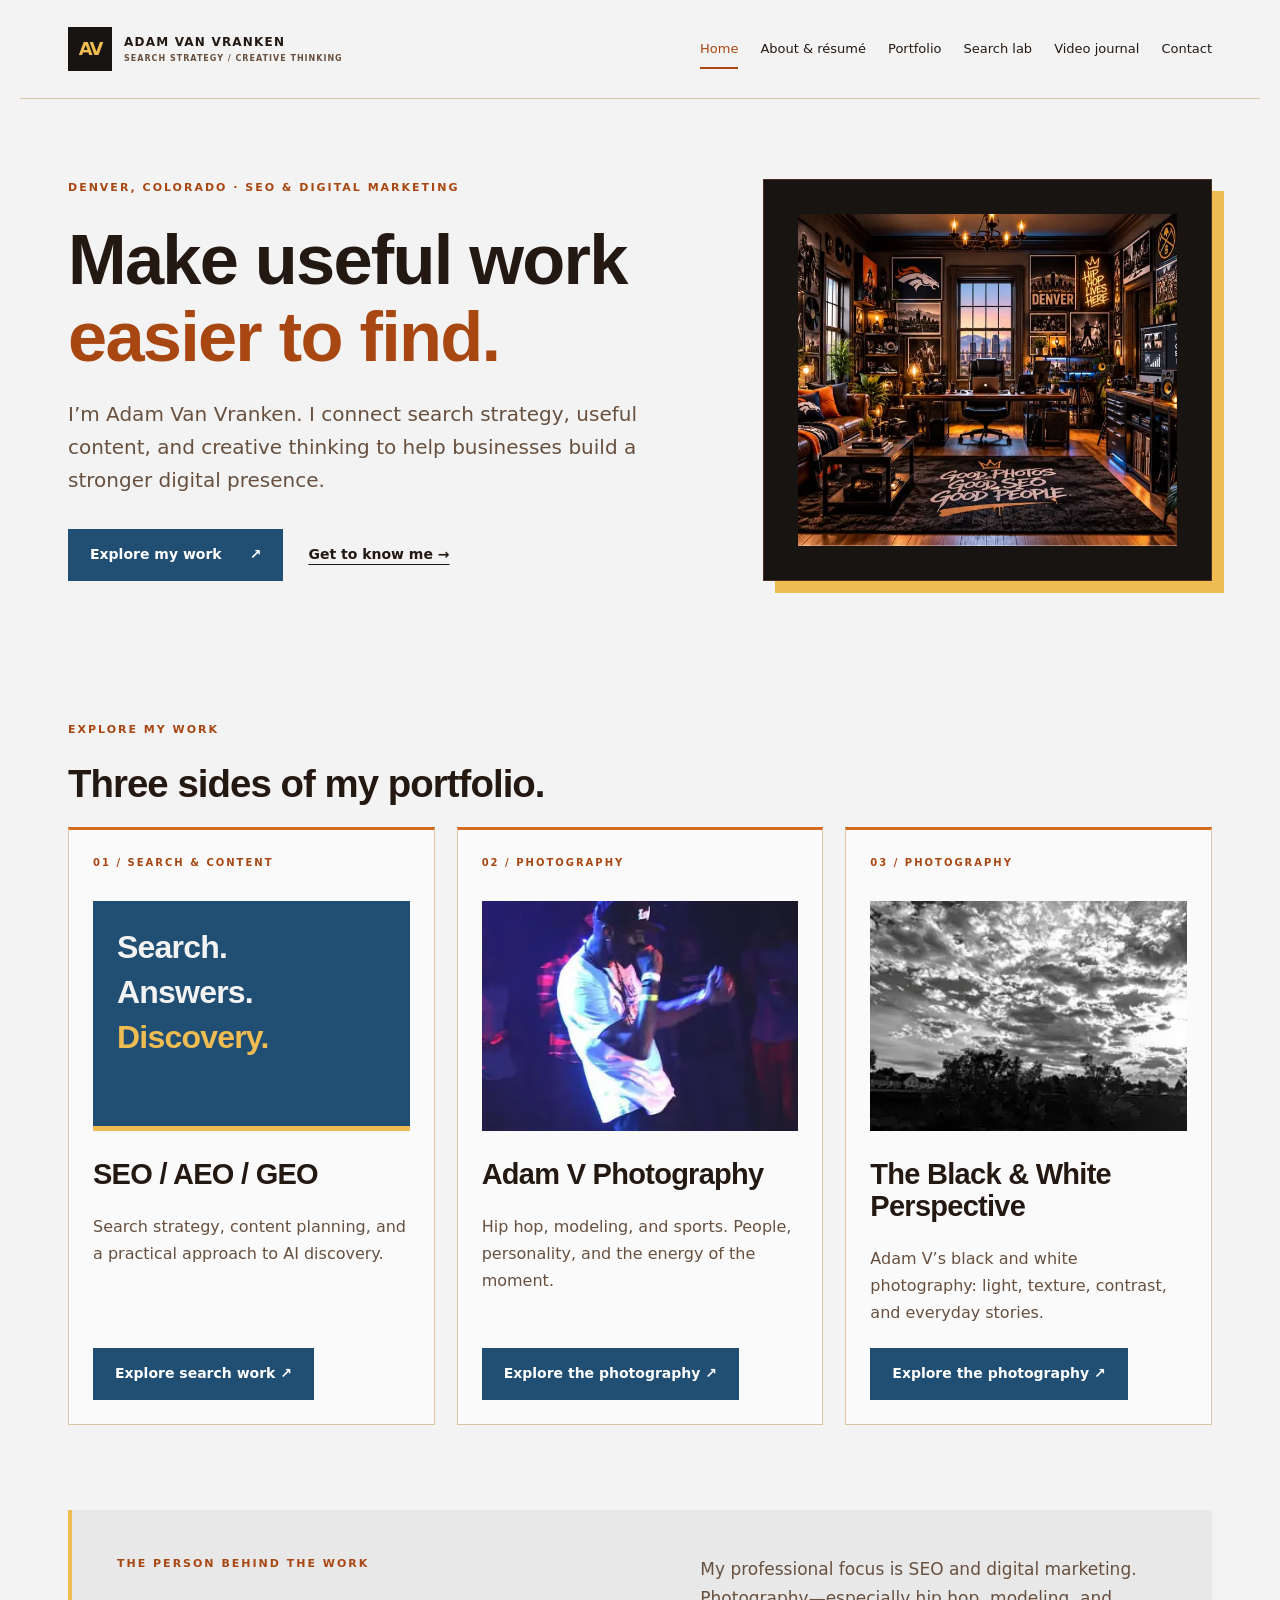
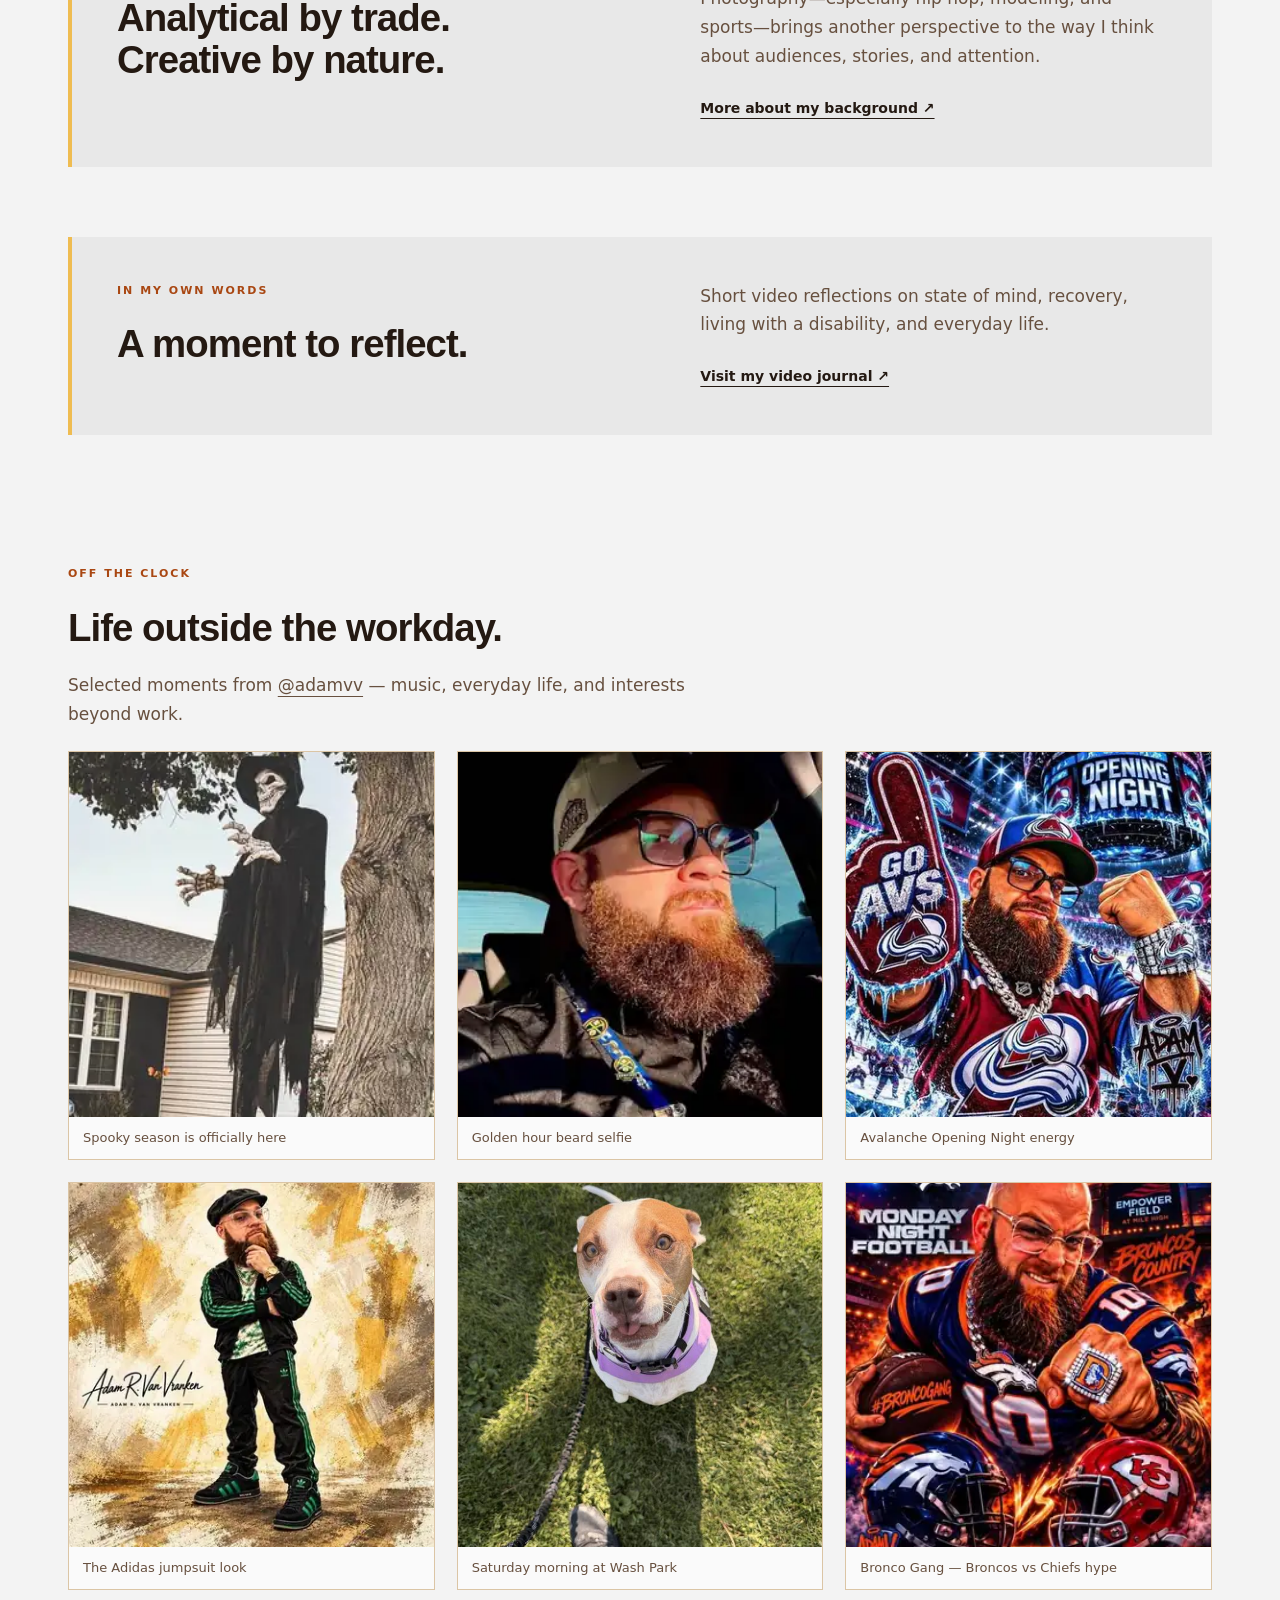
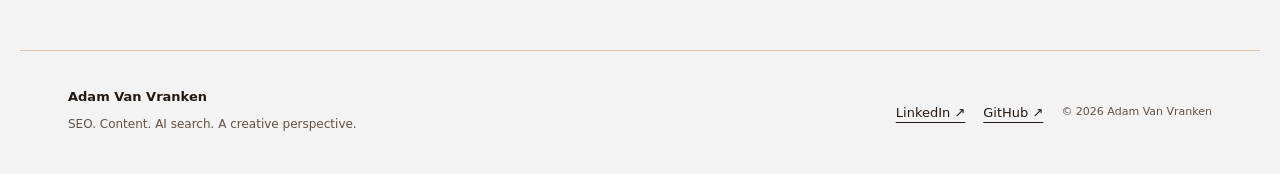
==== commit 7eed41d3: "Link video journal from homepage and main navigation" ====
--- a/index.html
+++ b/index.html
@@ -1,3 +1,3 @@
 <!doctype html>
 <html lang="en"><head><meta charset="utf-8"><meta name="viewport" content="width=device-width,initial-scale=1"><title>SEO, Content & AI Search Portfolio | Adam Van Vranken</title><meta name="description" content="Meet Adam Van Vranken, a Denver-area SEO and digital marketing professional exploring content strategy, AEO, GEO, and creative storytelling."><link rel="canonical" href="https://adamvv303.github.io/"><meta property="og:title" content="SEO, Content & AI Search Portfolio | Adam Van Vranken"><meta property="og:description" content="Meet Adam Van Vranken, a Denver-area SEO and digital marketing professional exploring content strategy, AEO, GEO, and creative storytelling."><meta property="og:url" content="https://adamvv303.github.io/"><meta property="og:type" content="website"><meta property="og:site_name" content="Adam Van Vranken"><meta property="og:locale" content="en_US"><meta property="og:image" content="https://adamvv303.github.io/assets/og-image.jpg"><meta property="og:image:width" content="1200"><meta property="og:image:height" content="630"><meta property="og:image:alt" content="Adam Van Vranken — SEO, Content & AI Search Portfolio"><meta name="twitter:card" content="summary_large_image"><meta name="twitter:title" content="SEO, Content & AI Search Portfolio | Adam Van Vranken"><meta name="twitter:description" content="Meet Adam Van Vranken, a Denver-area SEO and digital marketing professional exploring content strategy, AEO, GEO, and creative storytelling."><meta name="twitter:image" content="https://adamvv303.github.io/assets/og-image.jpg"><meta name="theme-color" content="#241912"><link rel="icon" href="/favicon.svg" type="image/svg+xml"><link rel="stylesheet" href="/assets/style.css"><script type="application/ld+json">{"@context":"https://schema.org","@type":"WebPage","name":"SEO, Content & AI Search Portfolio","url":"https://adamvv303.github.io/","description":"Meet Adam Van Vranken, a Denver-area SEO and digital marketing professional exploring content strategy, AEO, GEO, and creative storytelling.","mainEntity":{"@type":"Person","@id":"https://adamvv303.github.io/#adam","name":"Adam Van Vranken","jobTitle":"SEO & Digital Marketing Professional","worksFor":{"@type":"Organization","name":"Brawn Media"},"url":"https://adamvv303.github.io/","knowsAbout":["SEO","AEO","GEO","Content Strategy","Digital Marketing","Photography"],"address":{"@type":"PostalAddress","addressLocality":"Denver","addressRegion":"CO","addressCountry":"US"},"sameAs":["https://www.linkedin.com/in/internetmarketer/","https://github.com/AdamVV303","https://www.instagram.com/adamvv/","https://www.instagram.com/adamvphoto/","https://www.instagram.com/the.blackandwhiteperspective/"]}}</script></head>
-<body><a class="skip" href="#main">Skip to content</a><header><a class="brand" href="/" aria-label="Adam Van Vranken home"><span class="mark">AV</span><span>ADAM VAN VRANKEN<small>SEARCH STRATEGY / CREATIVE THINKING</small></span></a><nav aria-label="Main navigation"><a href="/" aria-current="page">Home</a><a href="/about/" >About & résumé</a><a href="/portfolio/" >Portfolio</a><a href="/lab/" >Search lab</a><a href="/contact/" >Contact</a></nav></header><main id="main"><section class="hero"><div><p class="eyebrow">DENVER, COLORADO · SEO & DIGITAL MARKETING</p><h1>Make useful work<br><em>easier to find.</em></h1><p class="lede">I’m Adam Van Vranken. I connect search strategy, useful content, and creative thinking to help businesses build a stronger digital presence.</p><div class="actions"><a class="button" href="#portfolios">Explore my work <span>↗</span></a><a class="secondary" href="/about/">Get to know me →</a></div></div><aside class="hero-art"><img id="heroImg" alt="Warmly lit home studio decorated with Denver Broncos memorabilia, hip-hop art, vinyl records, cameras, and SEO books — the rug reads 'Good Photos, Good SEO, Good People'"><script src="/assets/hero/hero-1.js"></script><script src="/assets/hero/hero-2.js"></script><script>document.getElementById("heroImg").src=(window.HERO_A||"")+(window.HERO_B||"");</script></aside></section><section id="portfolios" aria-label="Explore three portfolios"><div class="section-heading"><p class="eyebrow">EXPLORE MY WORK</p><h2>Three sides of my portfolio.</h2></div><div class="grid portfolio-cards"><article class="card portfolio-card"><span class="number">01 / SEARCH & CONTENT</span><div class="search-cover" aria-hidden="true">Search.<br>Answers.<br><em>Discovery.</em></div><h2>SEO / AEO / GEO</h2><p>Search strategy, content planning, and a practical approach to AI discovery.</p><a class="button" href="/portfolio/seo-aeo-geo/">Explore search work ↗</a></article><article class="card portfolio-card"><span class="number">02 / PHOTOGRAPHY</span><div class="portfolio-cover" data-cover="IG_AVP_A"></div><h2>Adam V Photography</h2><p>Hip hop, modeling, and sports. People, personality, and the energy of the moment.</p><a class="button" href="/portfolio/adam-v-photography/">Explore the photography ↗</a></article><article class="card portfolio-card"><span class="number">03 / PHOTOGRAPHY</span><div class="portfolio-cover" data-cover="IG_BW_A"></div><h2>The Black &amp; White Perspective</h2><p>Adam V’s black and white photography: light, texture, contrast, and everyday stories.</p><a class="button" href="/portfolio/black-and-white/">Explore the photography ↗</a></article></div></section><section class="split callout"><div><p class="eyebrow">THE PERSON BEHIND THE WORK</p><h2>Analytical by trade.<br>Creative by nature.</h2></div><div><p>My professional focus is SEO and digital marketing. Photography—especially hip hop, modeling, and sports—brings another perspective to the way I think about audiences, stories, and attention.</p><a class="textlink" href="/about/">More about my background ↗</a></div></section><section id="instagram"><div class="section-heading"><p class="eyebrow">OFF THE CLOCK</p><h2>Life outside the workday.</h2><p>Selected moments from <a href="https://www.instagram.com/adamvv/">@adamvv</a> — music, everyday life, and interests beyond work.</p></div><div class="grid photogrid" id="igGrid"></div><script src="/assets/instagram/ig-photos-1.js"></script><script src="/assets/instagram/ig-photos-2.js"></script><script>document.addEventListener("DOMContentLoaded",function(){function buildGrid(id,vars){var g=document.getElementById(id);if(!g)return;var all=[];vars.forEach(function(v){all=all.concat(window[v]||[])});all.forEach(function(p){var f=document.createElement("figure");var a=document.createElement("a");a.href=p.u;a.target="_blank";a.rel="noopener";var im=document.createElement("img");im.decoding="async";im.loading="lazy";im.alt=p.a;im.src=p.s;a.appendChild(im);f.appendChild(a);var c=document.createElement("figcaption");c.textContent=p.t;f.appendChild(c);g.appendChild(f);});}buildGrid("igGrid",["IG_PHOTOS_A","IG_PHOTOS_B"]);});</script></section></main><footer><div><strong>Adam Van Vranken</strong><p>SEO. Content. AI search. A creative perspective.</p></div><div><a href="https://www.linkedin.com/in/internetmarketer/">LinkedIn ↗</a><a href="https://github.com/AdamVV303">GitHub ↗</a><span>© 2026 Adam Van Vranken</span></div></footer><script src="/assets/instagram/avp-photos-1.js"></script><script src="/assets/instagram/bw-photos-1.js"></script><script src="/assets/portfolio.js" defer></script></body></html>+<body><a class="skip" href="#main">Skip to content</a><header><a class="brand" href="/" aria-label="Adam Van Vranken home"><span class="mark">AV</span><span>ADAM VAN VRANKEN<small>SEARCH STRATEGY / CREATIVE THINKING</small></span></a><nav aria-label="Main navigation"><a href="/" aria-current="page">Home</a><a href="/about/" >About & résumé</a><a href="/portfolio/" >Portfolio</a><a href="/lab/" >Search lab</a><a href="/journal/">Video journal</a><a href="/contact/" >Contact</a></nav></header><main id="main"><section class="hero"><div><p class="eyebrow">DENVER, COLORADO · SEO & DIGITAL MARKETING</p><h1>Make useful work<br><em>easier to find.</em></h1><p class="lede">I’m Adam Van Vranken. I connect search strategy, useful content, and creative thinking to help businesses build a stronger digital presence.</p><div class="actions"><a class="button" href="#portfolios">Explore my work <span>↗</span></a><a class="secondary" href="/about/">Get to know me →</a></div></div><aside class="hero-art"><img id="heroImg" alt="Warmly lit home studio decorated with Denver Broncos memorabilia, hip-hop art, vinyl records, cameras, and SEO books — the rug reads 'Good Photos, Good SEO, Good People'"><script src="/assets/hero/hero-1.js"></script><script src="/assets/hero/hero-2.js"></script><script>document.getElementById("heroImg").src=(window.HERO_A||"")+(window.HERO_B||"");</script></aside></section><section id="portfolios" aria-label="Explore three portfolios"><div class="section-heading"><p class="eyebrow">EXPLORE MY WORK</p><h2>Three sides of my portfolio.</h2></div><div class="grid portfolio-cards"><article class="card portfolio-card"><span class="number">01 / SEARCH & CONTENT</span><div class="search-cover" aria-hidden="true">Search.<br>Answers.<br><em>Discovery.</em></div><h2>SEO / AEO / GEO</h2><p>Search strategy, content planning, and a practical approach to AI discovery.</p><a class="button" href="/portfolio/seo-aeo-geo/">Explore search work ↗</a></article><article class="card portfolio-card"><span class="number">02 / PHOTOGRAPHY</span><div class="portfolio-cover" data-cover="IG_AVP_A"></div><h2>Adam V Photography</h2><p>Hip hop, modeling, and sports. People, personality, and the energy of the moment.</p><a class="button" href="/portfolio/adam-v-photography/">Explore the photography ↗</a></article><article class="card portfolio-card"><span class="number">03 / PHOTOGRAPHY</span><div class="portfolio-cover" data-cover="IG_BW_A"></div><h2>The Black &amp; White Perspective</h2><p>Adam V’s black and white photography: light, texture, contrast, and everyday stories.</p><a class="button" href="/portfolio/black-and-white/">Explore the photography ↗</a></article></div></section><section class="split callout"><div><p class="eyebrow">THE PERSON BEHIND THE WORK</p><h2>Analytical by trade.<br>Creative by nature.</h2></div><div><p>My professional focus is SEO and digital marketing. Photography—especially hip hop, modeling, and sports—brings another perspective to the way I think about audiences, stories, and attention.</p><a class="textlink" href="/about/">More about my background ↗</a></div></section><section class="split callout" aria-labelledby="journal-title"><div><p class="eyebrow">IN MY OWN WORDS</p><h2 id="journal-title">A moment to reflect.</h2></div><div><p>Short video reflections on state of mind, recovery, living with a disability, and everyday life.</p><a class="textlink" href="/journal/">Visit my video journal ↗</a></div></section><section id="instagram"><div class="section-heading"><p class="eyebrow">OFF THE CLOCK</p><h2>Life outside the workday.</h2><p>Selected moments from <a href="https://www.instagram.com/adamvv/">@adamvv</a> — music, everyday life, and interests beyond work.</p></div><div class="grid photogrid" id="igGrid"></div><script src="/assets/instagram/ig-photos-1.js"></script><script src="/assets/instagram/ig-photos-2.js"></script><script>document.addEventListener("DOMContentLoaded",function(){function buildGrid(id,vars){var g=document.getElementById(id);if(!g)return;var all=[];vars.forEach(function(v){all=all.concat(window[v]||[])});all.forEach(function(p){var f=document.createElement("figure");var a=document.createElement("a");a.href=p.u;a.target="_blank";a.rel="noopener";var im=document.createElement("img");im.decoding="async";im.loading="lazy";im.alt=p.a;im.src=p.s;a.appendChild(im);f.appendChild(a);var c=document.createElement("figcaption");c.textContent=p.t;f.appendChild(c);g.appendChild(f);});}buildGrid("igGrid",["IG_PHOTOS_A","IG_PHOTOS_B"]);});</script></section></main><footer><div><strong>Adam Van Vranken</strong><p>SEO. Content. AI search. A creative perspective.</p></div><div><a href="https://www.linkedin.com/in/internetmarketer/">LinkedIn ↗</a><a href="https://github.com/AdamVV303">GitHub ↗</a><span>© 2026 Adam Van Vranken</span></div></footer><script src="/assets/instagram/avp-photos-1.js"></script><script src="/assets/instagram/bw-photos-1.js"></script><script src="/assets/portfolio.js" defer></script></body></html>
